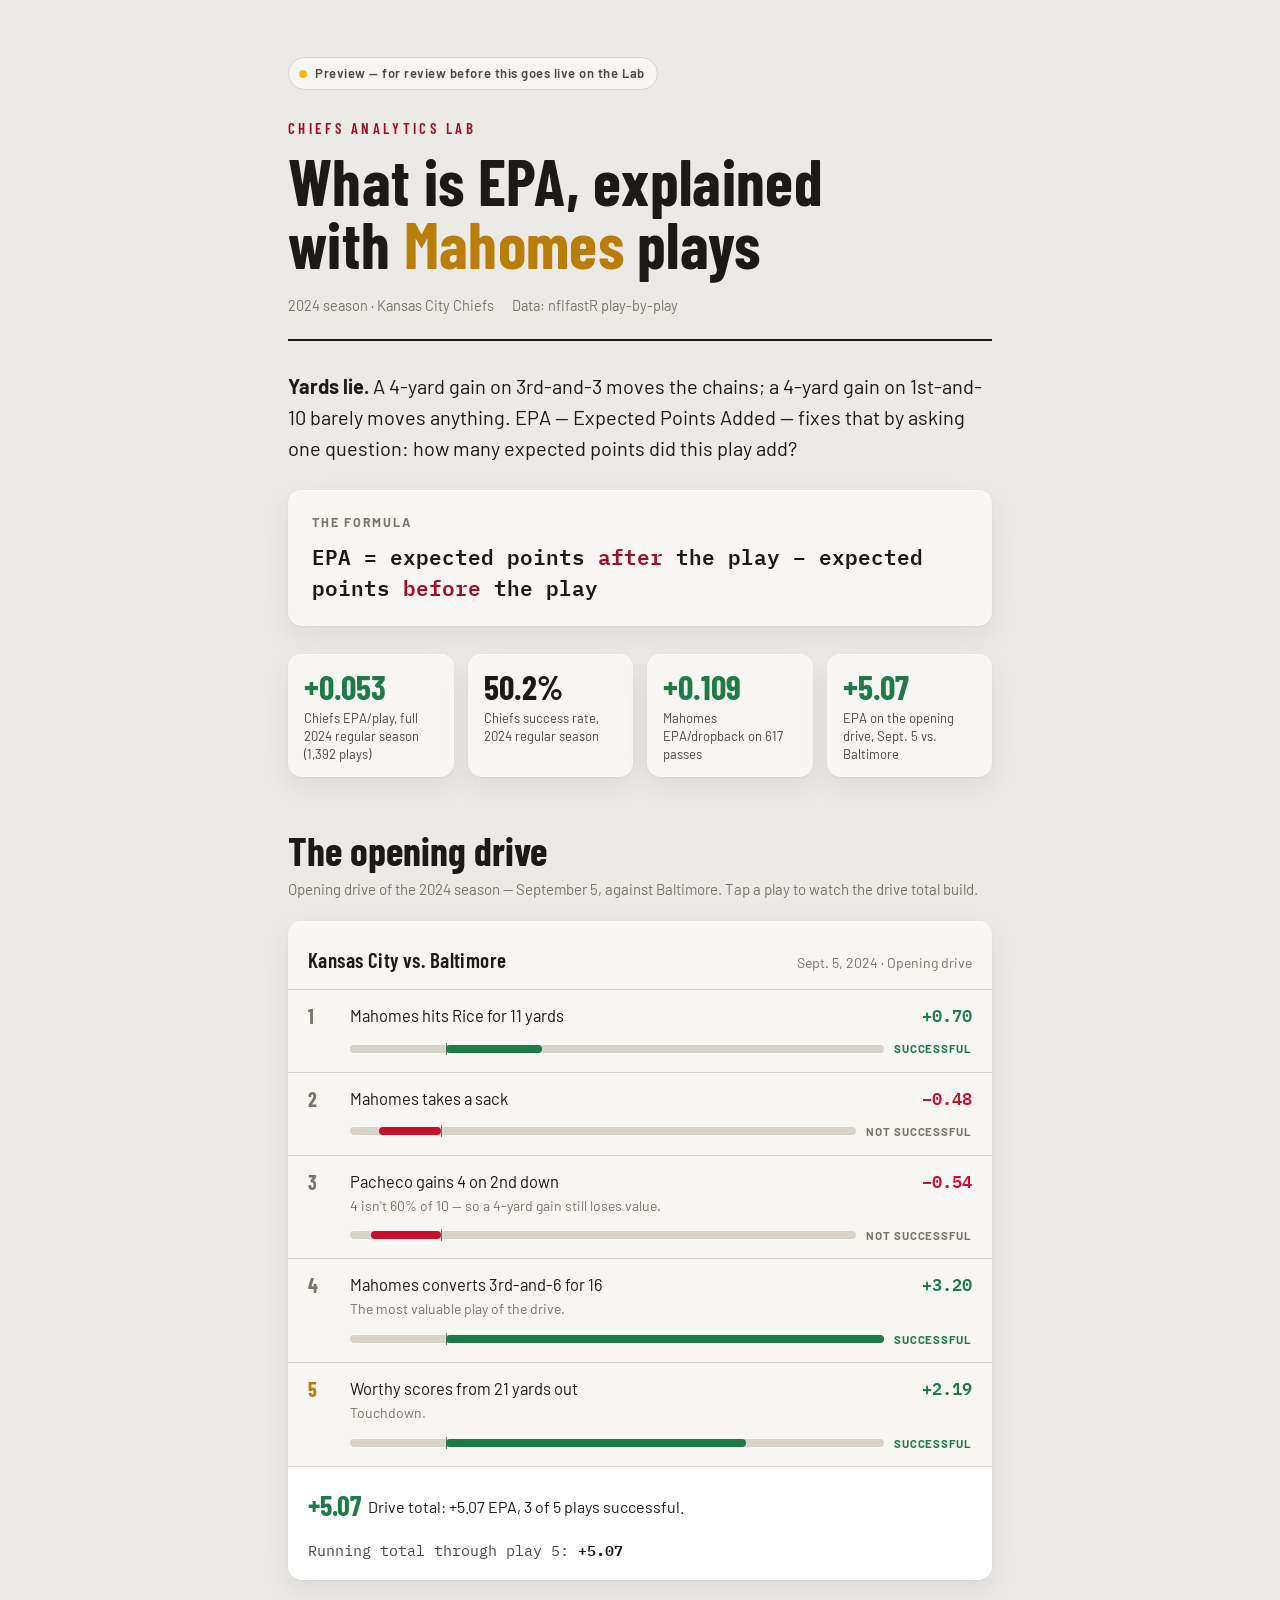
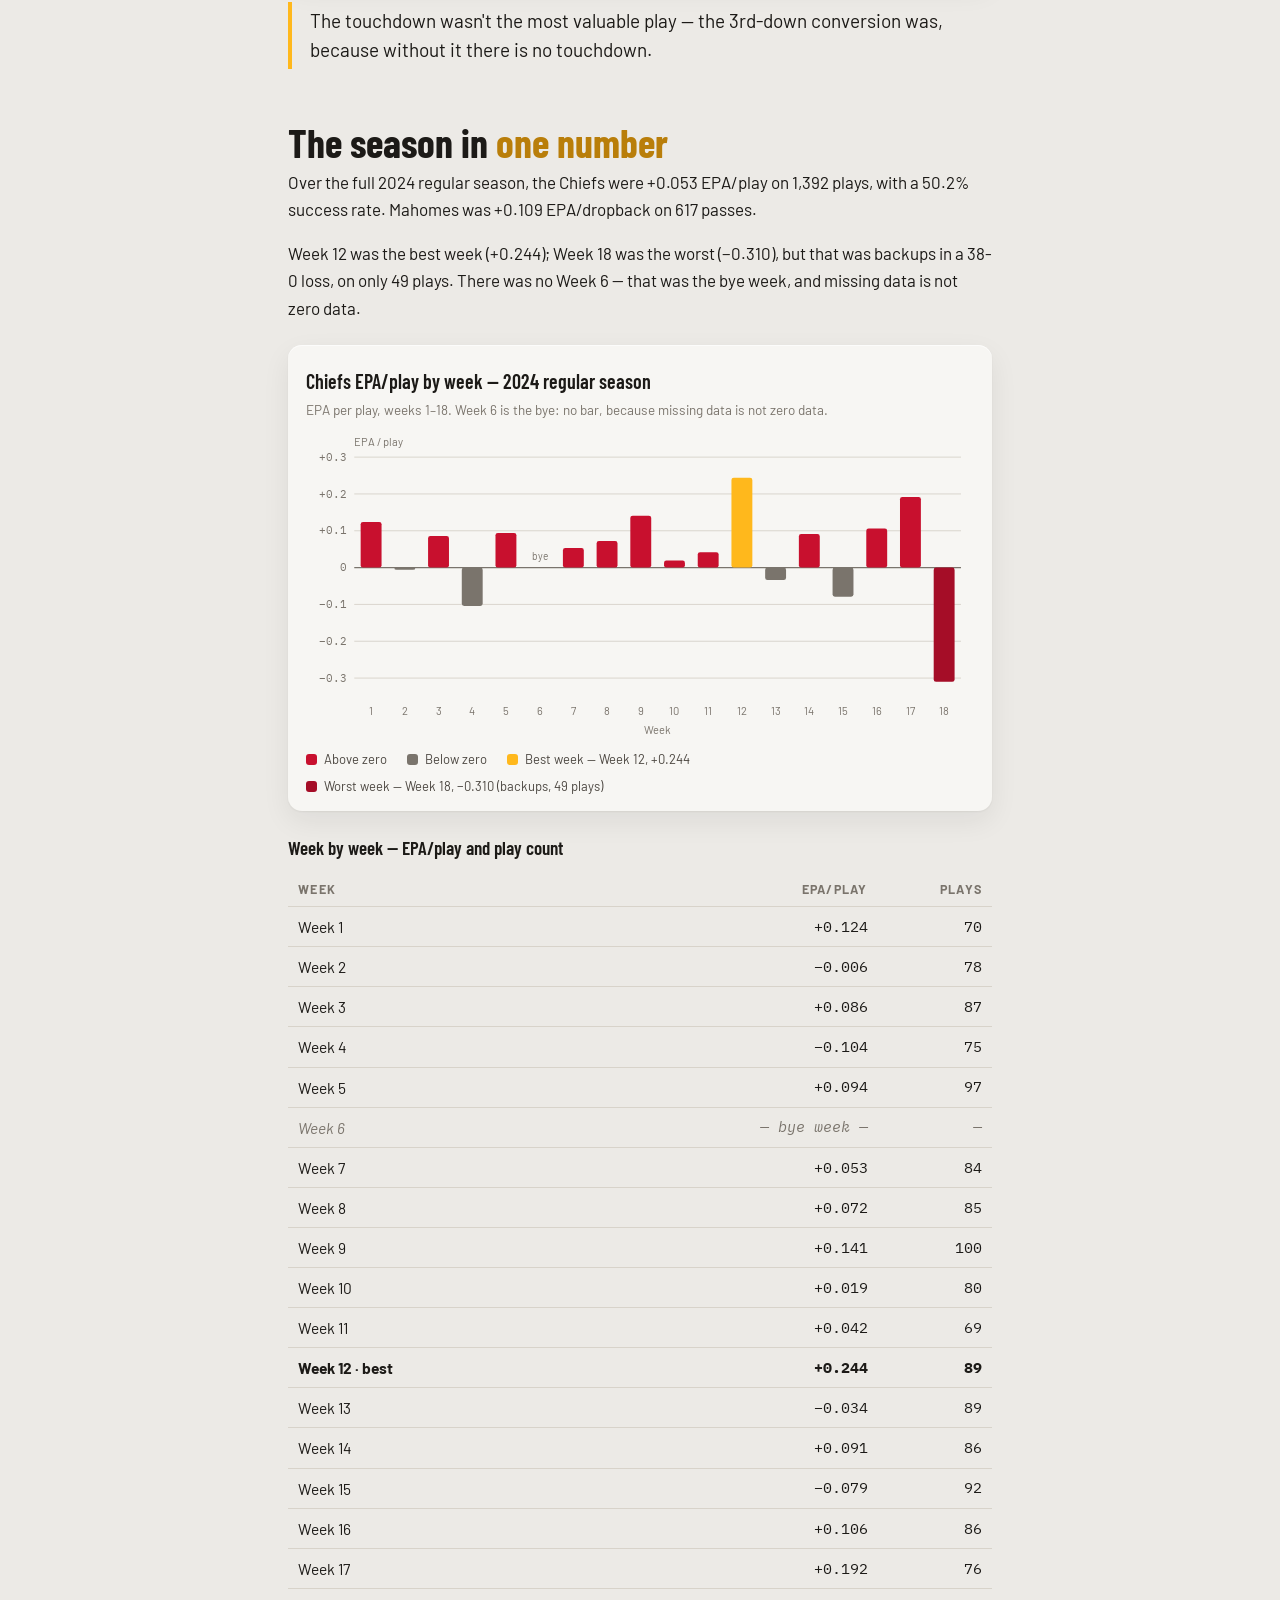
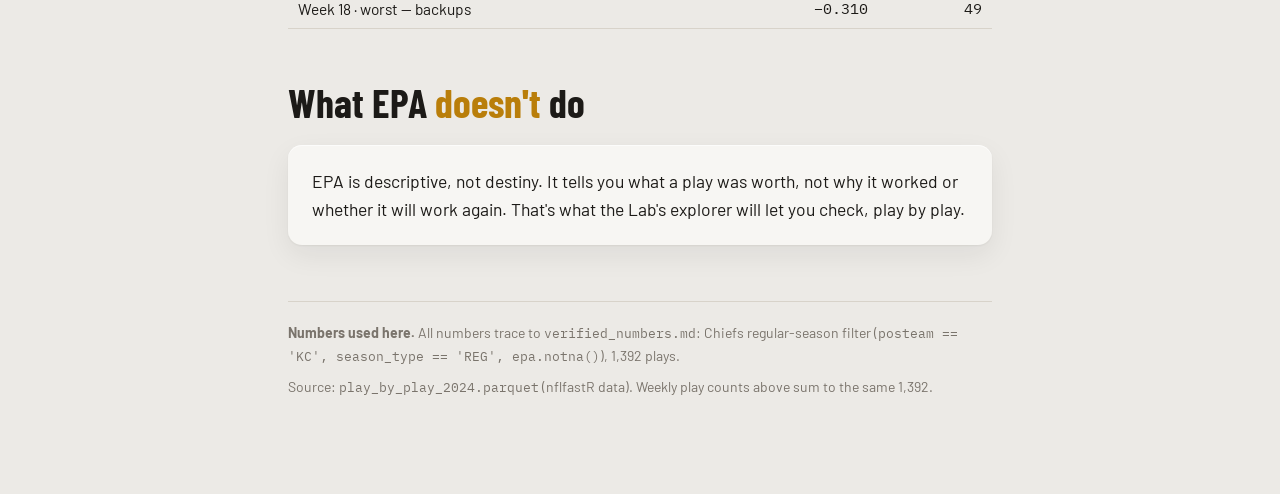
==== epa-post.html @ c89b535e "post: What is EPA, explained with Mahomes plays" ====
<!doctype html>
<html lang="en">
  <head>
    <meta charset="utf-8" />
    <meta name="viewport" content="width=device-width, initial-scale=1, viewport-fit=cover" />
    <meta name="color-scheme" content="light dark" />
    <link rel="icon" href="data:," />
    <title>What is EPA, Explained with Mahomes Plays</title>
    <link rel="preconnect" href="https://fonts.googleapis.com" />
    <link rel="preconnect" href="https://fonts.gstatic.com" crossorigin />
    <link
      href="https://fonts.googleapis.com/css2?family=Barlow+Condensed:wght@500;600;700&family=Barlow:ital,wght@0,400;0,500;0,600;0,700;1,400&family=IBM+Plex+Mono:wght@400;500;600&display=swap"
      rel="stylesheet"
    />
    <style>
      :root {
        color-scheme: light;
        --bg: #eceae6;
        --surface: #f7f6f3;
        --surface-2: #ffffff;
        --ink: #1c1a17;
        --ink-soft: #4c4741;
        --muted: #7a746c;
        --line: #d8d3ca;
        --red: #c8102e;
        --red-ink: #a50d27;
        --gold: #b97e0a;
        --gold-bright: #ffb81c;
        --pos: #1e7a46;
        --neg: #c8102e;
        --shadow-card: 0 1px 2px rgba(28, 26, 23, 0.06), 0 10px 28px rgba(28, 26, 23, 0.07);
        --shadow-inset: inset 0 1px 0 rgba(255, 255, 255, 0.7);
        --radius: 14px;
      }
      @media (prefers-color-scheme: dark) {
        :root {
          color-scheme: dark;
          --bg: #17171c;
          --surface: #1f1f26;
          --surface-2: #23232c;
          --ink: #f4f2ee;
          --ink-soft: #c9c5bd;
          --muted: #9a958c;
          --line: #33333d;
          --red: #ff4d6a;
          --red-ink: #ff8296;
          --gold: #ffb81c;
          --gold-bright: #ffb81c;
          --pos: #4cc38a;
          --neg: #ff6b81;
          --shadow-card: 8px 8px 18px #0c0c10, -6px -6px 16px #2e2e38;
          --shadow-inset: inset 0 1px 0 rgba(255, 255, 255, 0.04);
        }
      }

      * { box-sizing: border-box; }
      html { -webkit-text-size-adjust: 100%; }
      body {
        margin: 0;
        background: var(--bg);
        color: var(--ink);
        font-family: "Barlow", system-ui, -apple-system, "Segoe UI", sans-serif;
        font-size: 17px;
        line-height: 1.62;
      }
      .mono { font-family: "IBM Plex Mono", ui-monospace, SFMono-Regular, Menlo, monospace; }

      .page {
        max-width: 760px;
        margin: 0 auto;
        padding: 28px 20px 72px;
      }
      @media (min-width: 720px) {
        .page { padding: 44px 28px 88px; }
      }

      /* ---------- header ---------- */
      .preview-note {
        display: inline-flex;
        align-items: center;
        gap: 8px;
        font-size: 13px;
        font-weight: 600;
        letter-spacing: 0.04em;
        color: var(--ink-soft);
        border: 1px solid var(--line);
        border-radius: 999px;
        padding: 5px 12px 5px 10px;
        margin-bottom: 26px;
        background: var(--surface);
      }
      .preview-note .dot {
        width: 8px; height: 8px; border-radius: 50%;
        background: var(--gold-bright);
        flex: none;
      }
      .series-line {
        font-family: "Barlow Condensed", "Barlow", sans-serif;
        font-size: 15px;
        font-weight: 600;
        letter-spacing: 0.22em;
        text-transform: uppercase;
        color: var(--red-ink);
        margin: 0 0 10px;
      }
      h1 {
        font-family: "Barlow Condensed", "Barlow", sans-serif;
        font-weight: 700;
        font-size: clamp(42px, 9vw, 64px);
        line-height: 0.98;
        letter-spacing: 0.005em;
        margin: 0 0 18px;
        text-wrap: balance;
      }
      h1 .accent { color: var(--gold); }
      .byline {
        display: flex;
        flex-wrap: wrap;
        gap: 6px 18px;
        color: var(--muted);
        font-size: 14.5px;
        margin: 0 0 30px;
        padding-bottom: 22px;
        border-bottom: 2px solid var(--ink);
      }
      .lede {
        font-size: 20px;
        line-height: 1.55;
        color: var(--ink);
        margin: 0 0 8px;
      }
      .lede strong { font-weight: 700; }

      /* ---------- formula ---------- */
      .formula {
        margin: 26px 0 8px;
        background: var(--surface);
        border-radius: var(--radius);
        box-shadow: var(--shadow-card), var(--shadow-inset);
        padding: 22px 24px;
      }
      .formula .label {
        font-size: 12.5px;
        font-weight: 700;
        letter-spacing: 0.14em;
        text-transform: uppercase;
        color: var(--muted);
        margin: 0 0 8px;
      }
      .formula .eq {
        font-family: "IBM Plex Mono", ui-monospace, monospace;
        font-size: clamp(16.5px, 4.4vw, 21px);
        font-weight: 600;
        line-height: 1.5;
        margin: 0;
      }
      .formula .eq .hl { color: var(--red-ink); }

      /* ---------- stat strip ---------- */
      .stats {
        display: grid;
        grid-template-columns: repeat(2, 1fr);
        gap: 14px;
        margin: 28px 0 6px;
      }
      @media (min-width: 640px) {
        .stats { grid-template-columns: repeat(4, 1fr); }
      }
      .stat {
        background: var(--surface);
        border-radius: var(--radius);
        box-shadow: var(--shadow-card), var(--shadow-inset);
        padding: 16px 16px 14px;
      }
      .stat .value {
        font-family: "Barlow Condensed", "Barlow", sans-serif;
        font-size: 34px;
        font-weight: 700;
        line-height: 1;
        margin: 0 0 5px;
      }
      .stat .value.pos { color: var(--pos); }
      .stat .cap {
        font-size: 13px;
        line-height: 1.4;
        color: var(--ink-soft);
        margin: 0;
      }

      /* ---------- sections ---------- */
      section { margin-top: 52px; }
      h2 {
        font-family: "Barlow Condensed", "Barlow", sans-serif;
        font-size: clamp(30px, 6.4vw, 40px);
        font-weight: 700;
        line-height: 1.05;
        margin: 0 0 6px;
        color: var(--gold);
      }
      @media (prefers-color-scheme: light) {
        h2 { color: var(--ink); }
        h2 .accent { color: var(--gold); }
      }
      .section-sub {
        color: var(--muted);
        font-size: 15px;
        margin: 0 0 20px;
      }
      p.body { margin: 0 0 16px; color: var(--ink); }
      p.body:last-child { margin-bottom: 0; }

      /* ---------- drive ---------- */
      .drive-card {
        background: var(--surface);
        border-radius: var(--radius);
        box-shadow: var(--shadow-card), var(--shadow-inset);
        padding: 8px 0 0;
        overflow: hidden;
      }
      .drive-head {
        display: flex;
        flex-wrap: wrap;
        justify-content: space-between;
        align-items: baseline;
        gap: 4px 16px;
        padding: 14px 20px 12px;
        border-bottom: 1px solid var(--line);
      }
      .drive-head .matchup {
        font-family: "Barlow Condensed", "Barlow", sans-serif;
        font-size: 21px;
        font-weight: 600;
        letter-spacing: 0.02em;
      }
      .drive-head .when { color: var(--muted); font-size: 14px; }

      .play {
        display: grid;
        grid-template-columns: 30px 1fr auto;
        gap: 4px 12px;
        align-items: start;
        width: 100%;
        text-align: left;
        background: none;
        border: none;
        border-bottom: 1px solid var(--line);
        padding: 14px 20px;
        font: inherit;
        color: inherit;
        cursor: pointer;
      }
      .play:last-of-type { border-bottom: none; }
      .play:hover { background: var(--surface-2); }
      .play:focus-visible { outline: 2px solid var(--gold-bright); outline-offset: -2px; }
      .play .num {
        font-family: "Barlow Condensed", "Barlow", sans-serif;
        font-size: 20px;
        font-weight: 700;
        color: var(--muted);
        line-height: 1.25;
      }
      .play.active .num { color: var(--gold); }
      .play .desc { font-size: 16.5px; line-height: 1.45; }
      .play .desc .note { display: block; font-size: 14px; color: var(--muted); margin-top: 2px; }
      .play .epa {
        font-family: "IBM Plex Mono", ui-monospace, monospace;
        font-size: 17px;
        font-weight: 600;
        white-space: nowrap;
        line-height: 1.4;
      }
      .epa.pos { color: var(--pos); }
      .epa.neg { color: var(--neg); }
      .play .bar-row {
        grid-column: 2 / 4;
        display: flex;
        align-items: center;
        gap: 10px;
        margin-top: 6px;
      }
      .bar-track {
        position: relative;
        flex: 1;
        height: 8px;
        border-radius: 4px;
        background: var(--line);
        opacity: 1;
      }
      .bar-track .zero {
        position: absolute;
        left: 21.875%;
        top: -2px; bottom: -2px;
        width: 1px;
        background: var(--muted);
      }
      .bar-fill {
        position: absolute;
        top: 0; height: 100%;
        border-radius: 4px;
      }
      .bar-fill.pos { background: var(--pos); }
      .bar-fill.neg { background: var(--neg); }
      .play .tag {
        font-size: 11.5px;
        font-weight: 700;
        letter-spacing: 0.08em;
        text-transform: uppercase;
        white-space: nowrap;
      }
      .tag.ok { color: var(--pos); }
      .tag.no { color: var(--muted); }

      .drive-foot {
        display: flex;
        flex-wrap: wrap;
        gap: 10px 28px;
        align-items: center;
        justify-content: space-between;
        padding: 16px 20px 18px;
        background: var(--surface-2);
        border-top: 1px solid var(--line);
      }
      .drive-total { font-size: 16px; margin: 0; }
      .drive-total .big {
        font-family: "Barlow Condensed", "Barlow", sans-serif;
        font-size: 28px;
        font-weight: 700;
        color: var(--pos);
        vertical-align: -3px;
        margin-right: 4px;
      }
      .cumulative {
        font-family: "IBM Plex Mono", ui-monospace, monospace;
        font-size: 14.5px;
        color: var(--ink-soft);
        margin: 0;
      }
      .cumulative strong { color: var(--ink); font-weight: 600; }

      .insight {
        margin-top: 22px;
        border-left: 4px solid var(--gold-bright);
        padding: 4px 0 4px 18px;
        font-size: 19px;
        line-height: 1.55;
      }
      .insight p { margin: 0; }

      /* ---------- weekly chart ---------- */
      .chart-card {
        background: var(--surface);
        border-radius: var(--radius);
        box-shadow: var(--shadow-card), var(--shadow-inset);
        padding: 20px 18px 14px;
        margin-top: 22px;
      }
      .chart-title {
        font-family: "Barlow Condensed", "Barlow", sans-serif;
        font-size: 20px;
        font-weight: 600;
        margin: 0 0 2px;
      }
      .chart-sub { font-size: 13.5px; color: var(--muted); margin: 0 0 12px; }
      .chart-wrap svg { display: block; width: 100%; height: auto; }
      .chart-legend {
        display: flex;
        flex-wrap: wrap;
        gap: 6px 20px;
        font-size: 13px;
        color: var(--ink-soft);
        margin-top: 10px;
      }
      .chart-legend span { display: inline-flex; align-items: center; gap: 7px; }
      .swatch { width: 11px; height: 11px; border-radius: 3px; flex: none; }

      .week-table {
        width: 100%;
        border-collapse: collapse;
        margin-top: 22px;
        font-size: 15.5px;
      }
      .week-table caption {
        text-align: left;
        font-family: "Barlow Condensed", "Barlow", sans-serif;
        font-size: 19px;
        font-weight: 600;
        padding-bottom: 8px;
      }
      .week-table th, .week-table td {
        padding: 7px 10px;
        border-bottom: 1px solid var(--line);
        text-align: left;
      }
      .week-table th {
        font-size: 12.5px;
        letter-spacing: 0.1em;
        text-transform: uppercase;
        color: var(--muted);
        font-weight: 700;
      }
      .week-table td.num, .week-table th.num { text-align: right; font-variant-numeric: tabular-nums; }
      .week-table td.num { font-family: "IBM Plex Mono", ui-monospace, monospace; font-size: 14.5px; }
      .week-table tr.best td { font-weight: 700; }
      .week-table tr.bye td { color: var(--muted); font-style: italic; }

      /* ---------- limits / footer ---------- */
      .limits {
        background: var(--surface);
        border-radius: var(--radius);
        box-shadow: var(--shadow-card), var(--shadow-inset);
        padding: 22px 24px;
        margin-top: 22px;
      }
      .limits p { margin: 0; font-size: 17.5px; line-height: 1.6; }

      footer {
        margin-top: 56px;
        padding-top: 20px;
        border-top: 1px solid var(--line);
        color: var(--muted);
        font-size: 14px;
        line-height: 1.6;
      }
      footer p { margin: 0 0 8px; }
      footer .mono { font-size: 13px; word-break: break-word; }

      @media (prefers-reduced-motion: no-preference) {
        .bar-fill { transition: width 0.35s ease, left 0.35s ease; }
      }
    </style>
  </head>
  <body>
    <main class="page">
      <p class="preview-note"><span class="dot" aria-hidden="true"></span>Preview — for review before this goes live on the Lab</p>

      <p class="series-line">Chiefs Analytics Lab</p>
      <h1>What is EPA, explained with <span class="accent">Mahomes</span> plays</h1>
      <p class="byline">
        <span>2024 season · Kansas City Chiefs</span>
        <span>Data: nflfastR play-by-play</span>
      </p>

      <p class="lede">
        <strong>Yards lie.</strong> A 4-yard gain on 3rd-and-3 moves the chains; a 4-yard gain on
        1st-and-10 barely moves anything. EPA — Expected Points Added — fixes that by asking one
        question: how many expected points did this play add?
      </p>

      <div class="formula" role="note" aria-label="EPA formula">
        <p class="label">The formula</p>
        <p class="eq">EPA = expected points <span class="hl">after</span> the play − expected points <span class="hl">before</span> the play</p>
      </div>

      <div class="stats" aria-label="Key numbers from the post">
        <div class="stat">
          <p class="value pos">+0.053</p>
          <p class="cap">Chiefs EPA/play, full 2024 regular season (1,392 plays)</p>
        </div>
        <div class="stat">
          <p class="value">50.2%</p>
          <p class="cap">Chiefs success rate, 2024 regular season</p>
        </div>
        <div class="stat">
          <p class="value pos">+0.109</p>
          <p class="cap">Mahomes EPA/dropback on 617 passes</p>
        </div>
        <div class="stat">
          <p class="value pos">+5.07</p>
          <p class="cap">EPA on the opening drive, Sept. 5 vs. Baltimore</p>
        </div>
      </div>

      <section aria-labelledby="drive-h">
        <h2 id="drive-h">The opening drive</h2>
        <p class="section-sub">Opening drive of the 2024 season — September 5, against Baltimore. Tap a play to watch the drive total build.</p>

        <div class="drive-card">
          <div class="drive-head">
            <span class="matchup">Kansas City vs. Baltimore</span>
            <span class="when">Sept. 5, 2024 · Opening drive</span>
          </div>
          <div id="play-list"></div>
          <div class="drive-foot">
            <p class="drive-total"><span class="big">+5.07</span> Drive total: +5.07 EPA, 3 of 5 plays successful.</p>
            <p class="cumulative" id="cumulative" aria-live="polite">Running total through play 5: <strong>+5.07</strong></p>
          </div>
        </div>

        <div class="insight">
          <p>The touchdown wasn't the most valuable play — the 3rd-down conversion was, because without it there is no touchdown.</p>
        </div>
      </section>

      <section aria-labelledby="season-h">
        <h2 id="season-h">The season in <span class="accent">one number</span></h2>
        <p class="body">
          Over the full 2024 regular season, the Chiefs were +0.053 EPA/play on 1,392 plays, with a
          50.2% success rate. Mahomes was +0.109 EPA/dropback on 617 passes.
        </p>
        <p class="body">
          Week 12 was the best week (+0.244); Week 18 was the worst (−0.310), but that was backups
          in a 38-0 loss, on only 49 plays. There was no Week 6 — that was the bye week, and
          missing data is not zero data.
        </p>

        <div class="chart-card">
          <p class="chart-title">Chiefs EPA/play by week — 2024 regular season</p>
          <p class="chart-sub">EPA per play, weeks 1–18. Week 6 is the bye: no bar, because missing data is not zero data.</p>
          <div class="chart-wrap" id="chart-wrap"></div>
          <div class="chart-legend">
            <span><span class="swatch" style="background: var(--red)"></span>Above zero</span>
            <span><span class="swatch" style="background: var(--muted)"></span>Below zero</span>
            <span><span class="swatch" style="background: var(--gold-bright)"></span>Best week — Week 12, +0.244</span>
            <span><span class="swatch" style="background: var(--red-ink)"></span>Worst week — Week 18, −0.310 (backups, 49 plays)</span>
          </div>
        </div>

        <table class="week-table" id="week-table">
          <caption>Week by week — EPA/play and play count</caption>
          <thead>
            <tr><th scope="col">Week</th><th scope="col" class="num">EPA/play</th><th scope="col" class="num">Plays</th></tr>
          </thead>
          <tbody></tbody>
        </table>
      </section>

      <section aria-labelledby="limits-h">
        <h2 id="limits-h">What EPA <span class="accent">doesn't</span> do</h2>
        <div class="limits">
          <p>
            EPA is descriptive, not destiny. It tells you what a play was worth, not why it worked
            or whether it will work again. That's what the Lab's explorer will let you check, play
            by play.
          </p>
        </div>
      </section>

      <footer>
        <p><strong>Numbers used here.</strong> All numbers trace to <span class="mono">verified_numbers.md</span>: Chiefs regular-season filter (<span class="mono">posteam == 'KC', season_type == 'REG', epa.notna()</span>), 1,392 plays.</p>
        <p>Source: <span class="mono">play_by_play_2024.parquet</span> (nflfastR data). Weekly play counts above sum to the same 1,392.</p>
      </footer>
    </main>

    <script>
      // Single source for the opening drive — exactly the five plays and EPA
      // values from the draft. The draft's prose paragraph is rendered here
      // as one row per play; no play or number is added.
      var DRIVE = [
        { n: 1, desc: "Mahomes hits Rice for 11 yards", note: "", epa: 0.70 },
        { n: 2, desc: "Mahomes takes a sack", note: "", epa: -0.48 },
        { n: 3, desc: "Pacheco gains 4 on 2nd down", note: "4 isn't 60% of 10 — so a 4-yard gain still loses value.", epa: -0.54 },
        { n: 4, desc: "Mahomes converts 3rd-and-6 for 16", note: "The most valuable play of the drive.", epa: 3.20 },
        { n: 5, desc: "Worthy scores from 21 yards out", note: "Touchdown.", epa: 2.19 }
      ];

      // Single source for the weekly chart and table — verified_numbers.md.
      // Week 6 is null on purpose: bye week, rendered as a gap, never zero.
      var WEEKLY = [
        { week: 1, epa: 0.124, plays: 70 },
        { week: 2, epa: -0.006, plays: 78 },
        { week: 3, epa: 0.086, plays: 87 },
        { week: 4, epa: -0.104, plays: 75 },
        { week: 5, epa: 0.094, plays: 97 },
        { week: 6, epa: null, plays: null },
        { week: 7, epa: 0.053, plays: 84 },
        { week: 8, epa: 0.072, plays: 85 },
        { week: 9, epa: 0.141, plays: 100 },
        { week: 10, epa: 0.019, plays: 80 },
        { week: 11, epa: 0.042, plays: 69 },
        { week: 12, epa: 0.244, plays: 89 },
        { week: 13, epa: -0.034, plays: 89 },
        { week: 14, epa: 0.091, plays: 86 },
        { week: 15, epa: -0.079, plays: 92 },
        { week: 16, epa: 0.106, plays: 86 },
        { week: 17, epa: 0.192, plays: 76 },
        { week: 18, epa: -0.310, plays: 49 }
      ];

      function fmt(v, digits) {
        var s = Math.abs(v).toFixed(digits);
        return (v < 0 ? "−" : "+") + s;
      }
      function fmt2(v) { return fmt(v, 2); }
      function fmt3(v) { return fmt(v, 3); }

      /* ---------- opening drive ---------- */
      // Bar scale: EPA range −0.70 … +3.20 mapped across the track, so the
      // zero line sits at 0.70 / 3.90 = 17.9%… recomputed below in render.
      var EPA_MIN = -0.7, EPA_MAX = 3.2;
      function pct(v) { return ((v - EPA_MIN) / (EPA_MAX - EPA_MIN)) * 100; }

      var list = document.getElementById("play-list");
      var cumulativeEl = document.getElementById("cumulative");
      var playButtons = [];

      function renderDrive(activeIdx) {
        list.innerHTML = "";
        playButtons = [];
        var running = 0;
        DRIVE.forEach(function (play, i) {
          running += play.epa;
          var btn = document.createElement("button");
          btn.type = "button";
          btn.className = "play" + (i === activeIdx ? " active" : "");
          btn.setAttribute("aria-pressed", i === activeIdx ? "true" : "false");

          var zero = pct(0), val = pct(play.epa);
          var left = Math.min(zero, val), width = Math.abs(val - zero);
          var success = play.epa > 0;

          btn.innerHTML =
            '<span class="num">' + play.n + "</span>" +
            '<span class="desc">' + play.desc +
              (play.note ? '<span class="note">' + play.note + "</span>" : "") +
            "</span>" +
            '<span class="epa ' + (success ? "pos" : "neg") + '">' + fmt2(play.epa) + "</span>" +
            '<span class="bar-row" aria-hidden="true">' +
              '<span class="bar-track">' +
                '<span class="zero"></span>' +
                '<span class="bar-fill ' + (success ? "pos" : "neg") + '" style="left:' + left + "%;width:" + width + '%"></span>' +
              "</span>" +
              '<span class="tag ' + (success ? "ok" : "no") + '">' + (success ? "Successful" : "Not successful") + "</span>" +
            "</span>";

          (function (idx, total) {
            btn.addEventListener("click", function () {
              renderDrive(idx);
              cumulativeEl.innerHTML =
                "Running total through play " + DRIVE[idx].n + ": <strong>" + fmt2(total) + "</strong>";
            });
          })(i, running);

          list.appendChild(btn);
          playButtons.push(btn);
        });
      }

      // Fix the zero-line position to the computed scale.
      var style = document.createElement("style");
      style.textContent = ".bar-track .zero{left:" + pct(0) + "%}";
      document.head.appendChild(style);

      renderDrive(DRIVE.length - 1);

      /* ---------- weekly chart (hand-authored SVG, drawn from WEEKLY) ---------- */
      (function buildChart() {
        var W = 720, H = 330;
        var left = 52, right = 14, top = 26, bottom = 46;
        var plotW = W - left - right, plotH = H - top - bottom;
        var DMIN = -0.35, DMAX = 0.3;
        function y(v) { return top + ((DMAX - v) / (DMAX - DMIN)) * plotH; }
        var y0 = y(0);
        var slots = WEEKLY.length;
        var slotW = plotW / slots;
        var barW = Math.min(24, slotW * 0.62);

        var css = getComputedStyle(document.documentElement);
        function token(name, fallback) {
          var v = css.getPropertyValue(name).trim();
          return v || fallback;
        }
        var cRed = token("--red", "#c8102e");
        var cMuted = token("--muted", "#8a857e");
        var cGold = token("--gold-bright", "#ffb81c");
        var cWorst = token("--red-ink", "#a50d27");
        var cLine = token("--line", "#d8d3ca");
        var cLabel = token("--muted", "#8a857e");

        var s = "";
        s += '<svg viewBox="0 0 ' + W + " " + H + '" role="img" aria-label="Bar chart of Chiefs EPA per play by week, 2024 regular season. Best week 12 at +0.244, worst week 18 at −0.310, no bar for the week 6 bye.">';
        s += "<title>Chiefs EPA/play by week, 2024</title>";

        // Gridlines + y-axis ticks
        [-0.3, -0.2, -0.1, 0, 0.1, 0.2, 0.3].forEach(function (t) {
          var yy = y(t);
          s += '<line x1="' + left + '" x2="' + (W - right) + '" y1="' + yy + '" y2="' + yy +
               '" stroke="' + (t === 0 ? cLabel : cLine) + '" stroke-width="' + (t === 0 ? 1.4 : 1) + '"/>';
          s += '<text x="' + (left - 8) + '" y="' + (yy + 4) + '" text-anchor="end" font-size="12" fill="' + cLabel +
               '" font-family="IBM Plex Mono, monospace">' + (t === 0 ? "0" : fmt(t, 1)) + "</text>";
        });
        s += '<text x="' + left + '" y="14" font-size="12" fill="' + cLabel + '">EPA / play</text>';

        WEEKLY.forEach(function (d, i) {
          var cx = left + slotW * i + slotW / 2;
          if (d.epa === null) {
            s += '<text x="' + cx + '" y="' + (y0 - 8) + '" text-anchor="middle" font-size="11" fill="' + cLabel + '">bye</text>';
          } else {
            var yy = y(d.epa);
            var color = d.week === 12 ? cGold : d.week === 18 ? cWorst : d.epa >= 0 ? cRed : cMuted;
            var yTop = Math.min(yy, y0), height = Math.abs(yy - y0);
            s += '<rect x="' + (cx - barW / 2) + '" y="' + yTop + '" width="' + barW + '" height="' + height +
                 '" rx="2.5" fill="' + color + '"><title>Week ' + d.week + ": " + fmt3(d.epa) + " EPA/play, " + d.plays + " plays</title></rect>";
          }
          s += '<text x="' + cx + '" y="' + (H - bottom + 20) + '" text-anchor="middle" font-size="12" fill="' + cLabel + '">' + d.week + "</text>";
        });
        s += '<text x="' + (left + plotW / 2) + '" y="' + (H - 6) + '" text-anchor="middle" font-size="12" fill="' + cLabel + '">Week</text>';
        s += "</svg>";
        document.getElementById("chart-wrap").innerHTML = s;
      })();

      /* ---------- weekly table (same WEEKLY source) ---------- */
      (function buildTable() {
        var tbody = document.querySelector("#week-table tbody");
        WEEKLY.forEach(function (d) {
          var tr = document.createElement("tr");
          if (d.epa === null) {
            tr.className = "bye";
            tr.innerHTML = "<td>Week " + d.week + "</td><td class='num'>— bye week —</td><td class='num'>—</td>";
          } else {
            if (d.week === 12) tr.className = "best";
            tr.innerHTML =
              "<td>Week " + d.week + (d.week === 12 ? " · best" : d.week === 18 ? " · worst — backups" : "") + "</td>" +
              "<td class='num'>" + fmt3(d.epa) + "</td>" +
              "<td class='num'>" + d.plays + "</td>";
          }
          tbody.appendChild(tr);
        });
      })();
    </script>
  </body>
</html>
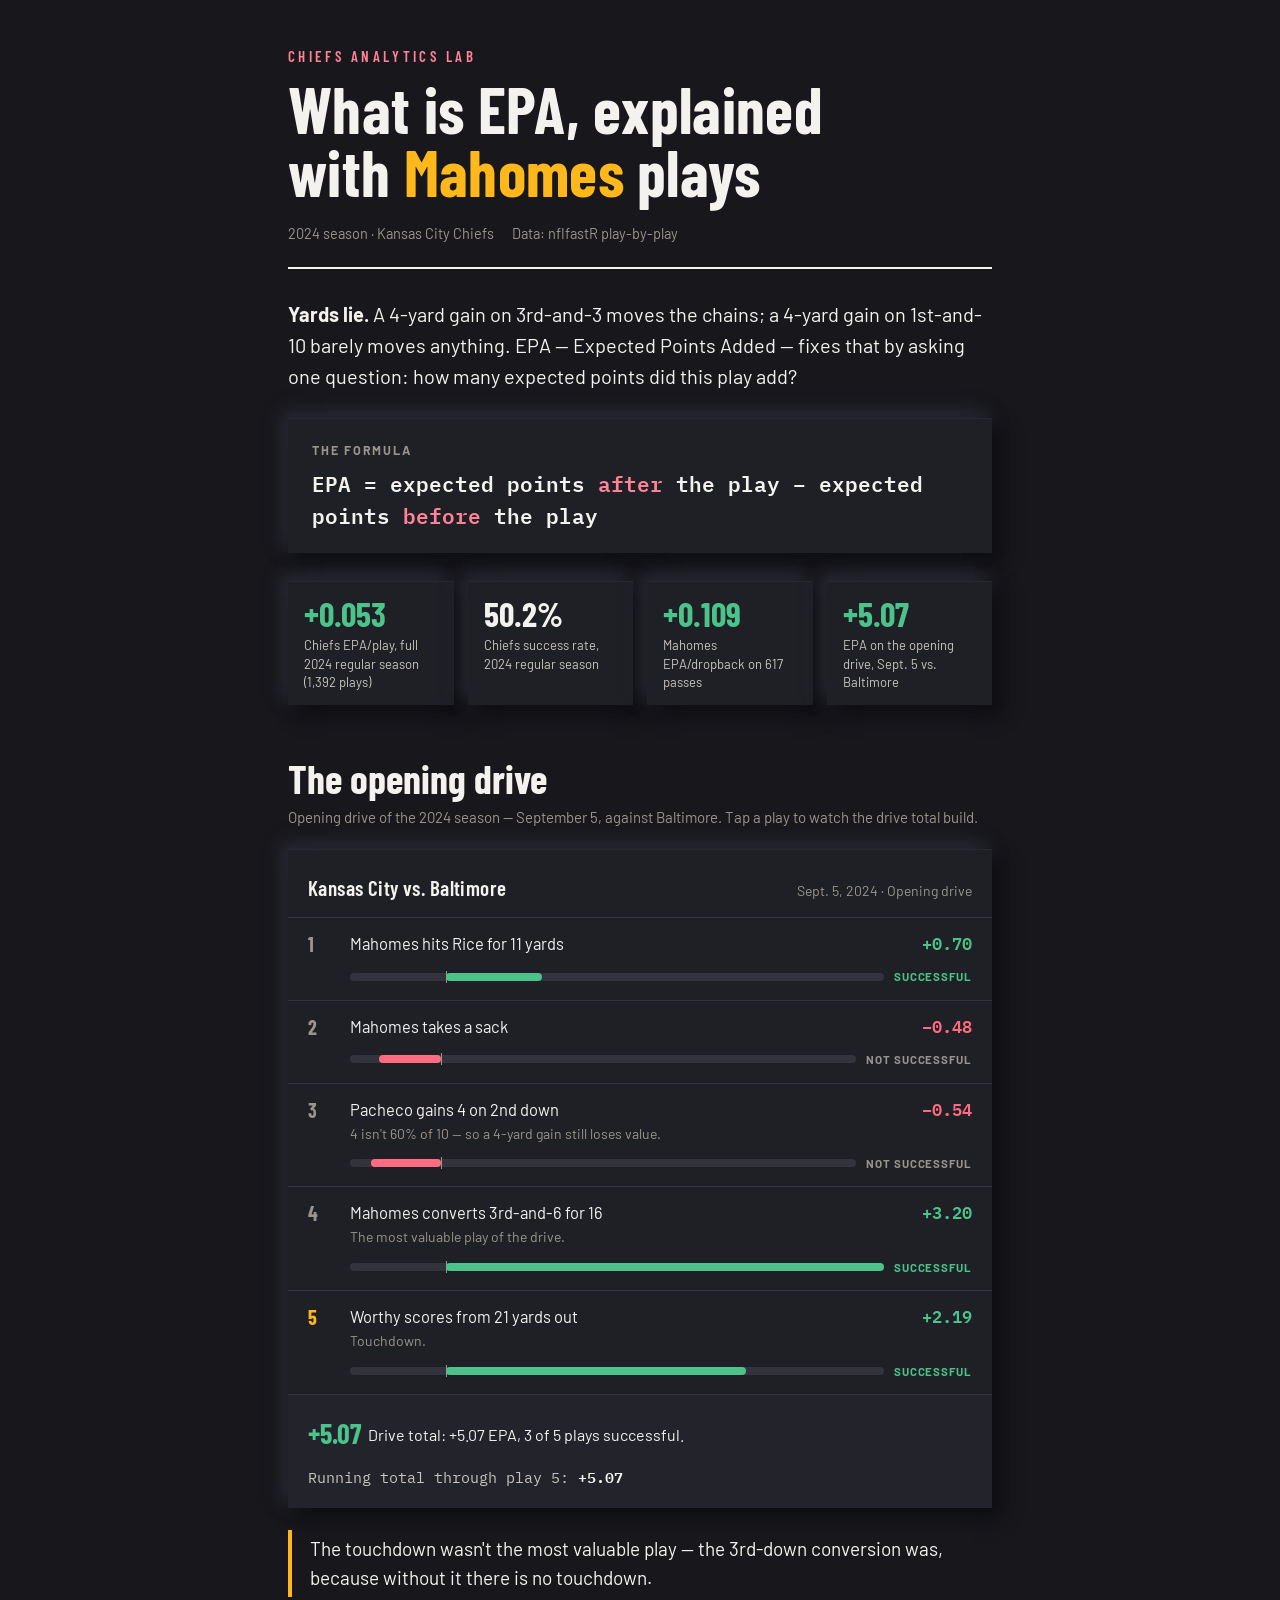
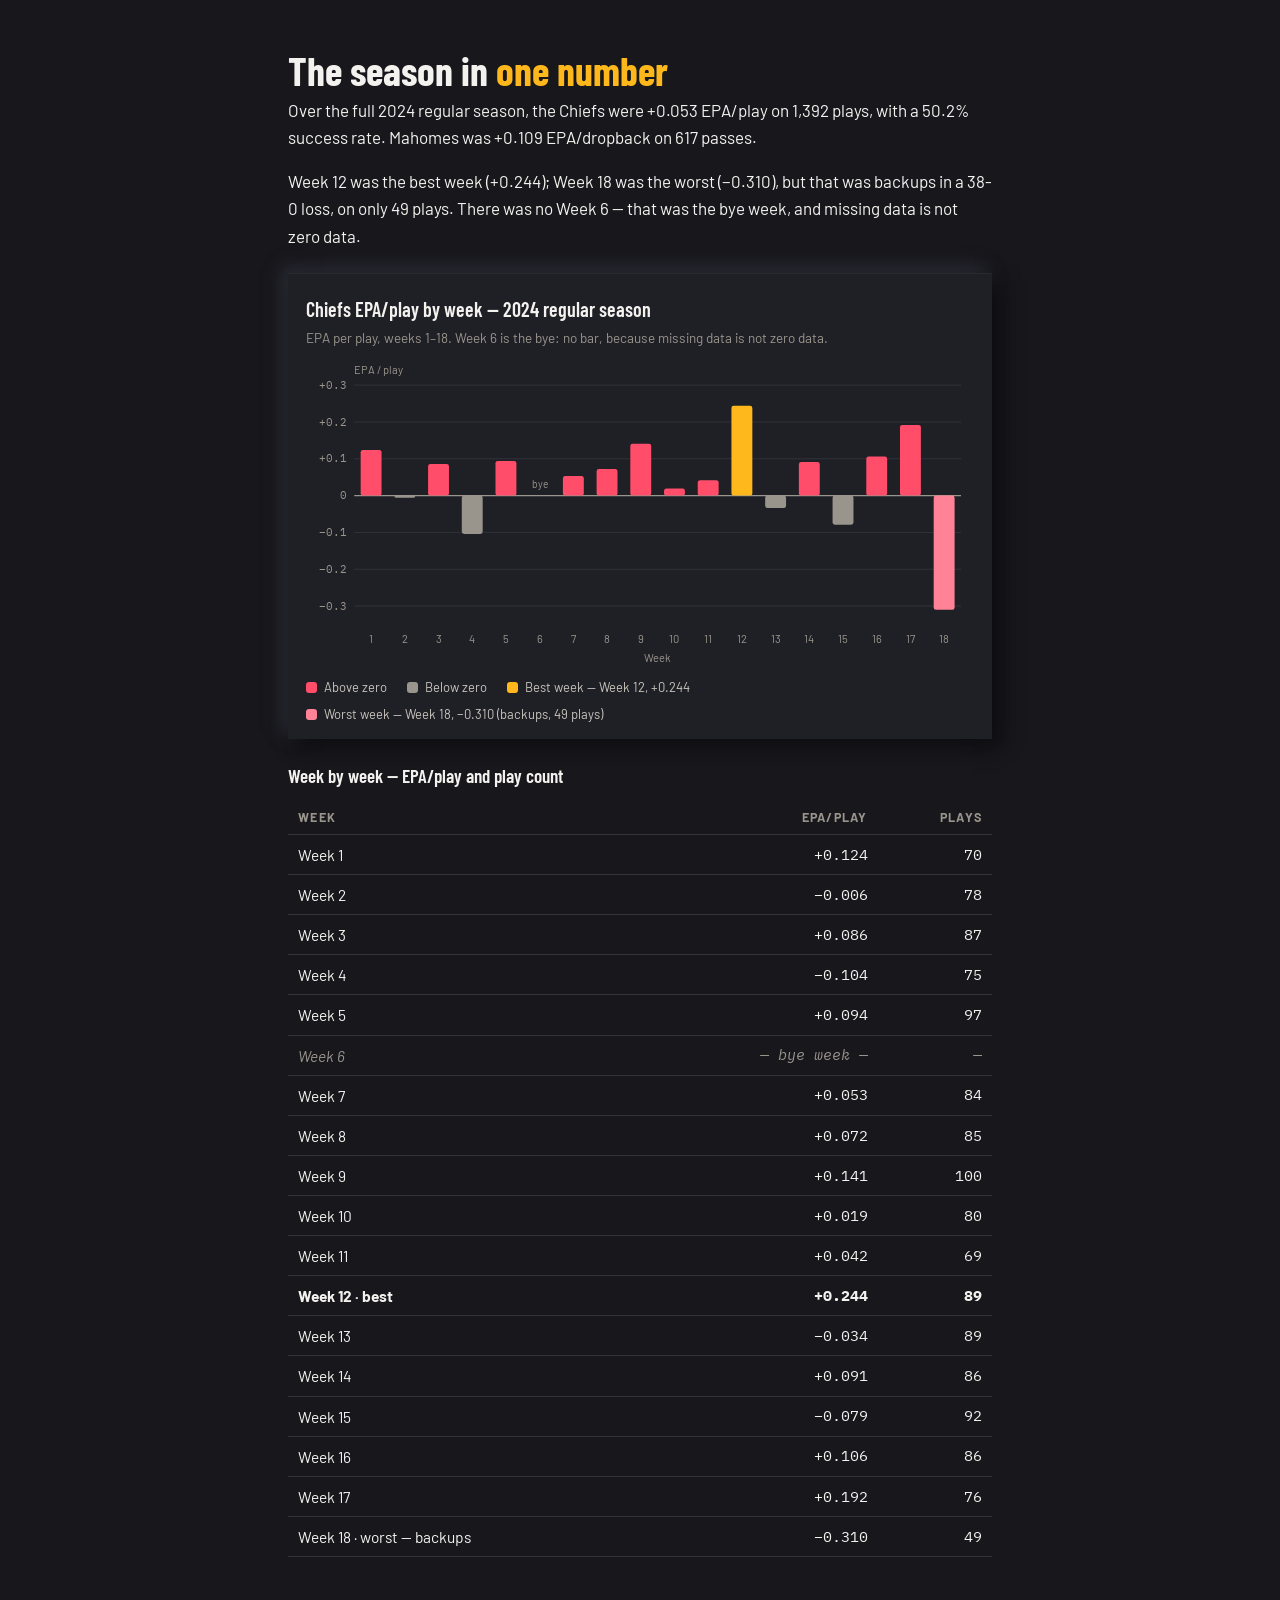
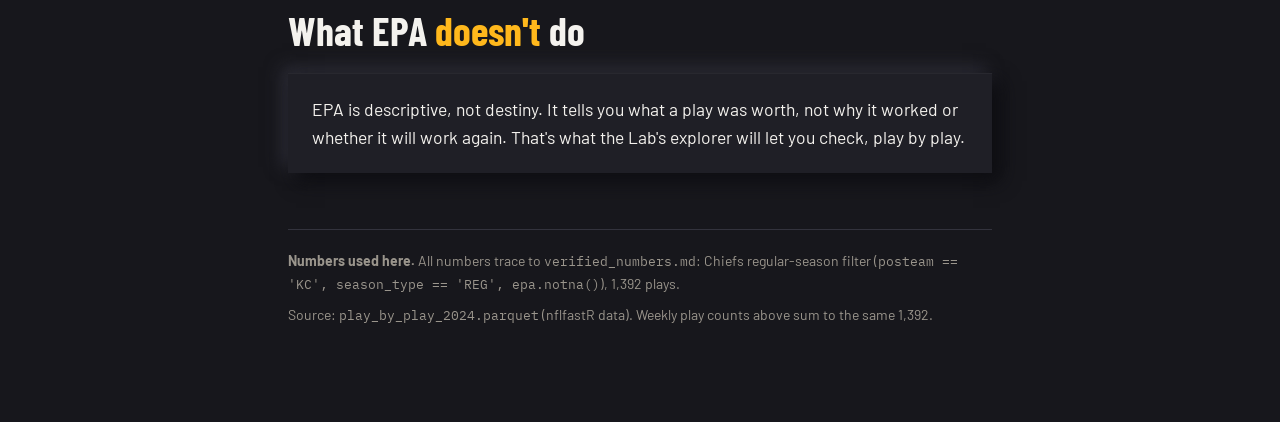
==== commit 9cc956e0: "feature: add first break down" ====
--- a/epa-post.html
+++ b/epa-post.html
@@ -13,26 +13,7 @@
       rel="stylesheet"
     />
     <style>
-      :root {
-        color-scheme: light;
-        --bg: #eceae6;
-        --surface: #f7f6f3;
-        --surface-2: #ffffff;
-        --ink: #1c1a17;
-        --ink-soft: #4c4741;
-        --muted: #7a746c;
-        --line: #d8d3ca;
-        --red: #c8102e;
-        --red-ink: #a50d27;
-        --gold: #b97e0a;
-        --gold-bright: #ffb81c;
-        --pos: #1e7a46;
-        --neg: #c8102e;
-        --shadow-card: 0 1px 2px rgba(28, 26, 23, 0.06), 0 10px 28px rgba(28, 26, 23, 0.07);
-        --shadow-inset: inset 0 1px 0 rgba(255, 255, 255, 0.7);
-        --radius: 14px;
-      }
-      @media (prefers-color-scheme: dark) {
+  
         :root {
           color-scheme: dark;
           --bg: #17171c;
@@ -51,7 +32,6 @@
           --shadow-card: 8px 8px 18px #0c0c10, -6px -6px 16px #2e2e38;
           --shadow-inset: inset 0 1px 0 rgba(255, 255, 255, 0.04);
         }
-      }
 
       * { box-sizing: border-box; }
       html { -webkit-text-size-adjust: 100%; }
@@ -431,8 +411,6 @@
   </head>
   <body>
     <main class="page">
-      <p class="preview-note"><span class="dot" aria-hidden="true"></span>Preview — for review before this goes live on the Lab</p>
-
       <p class="series-line">Chiefs Analytics Lab</p>
       <h1>What is EPA, explained with <span class="accent">Mahomes</span> plays</h1>
       <p class="byline">
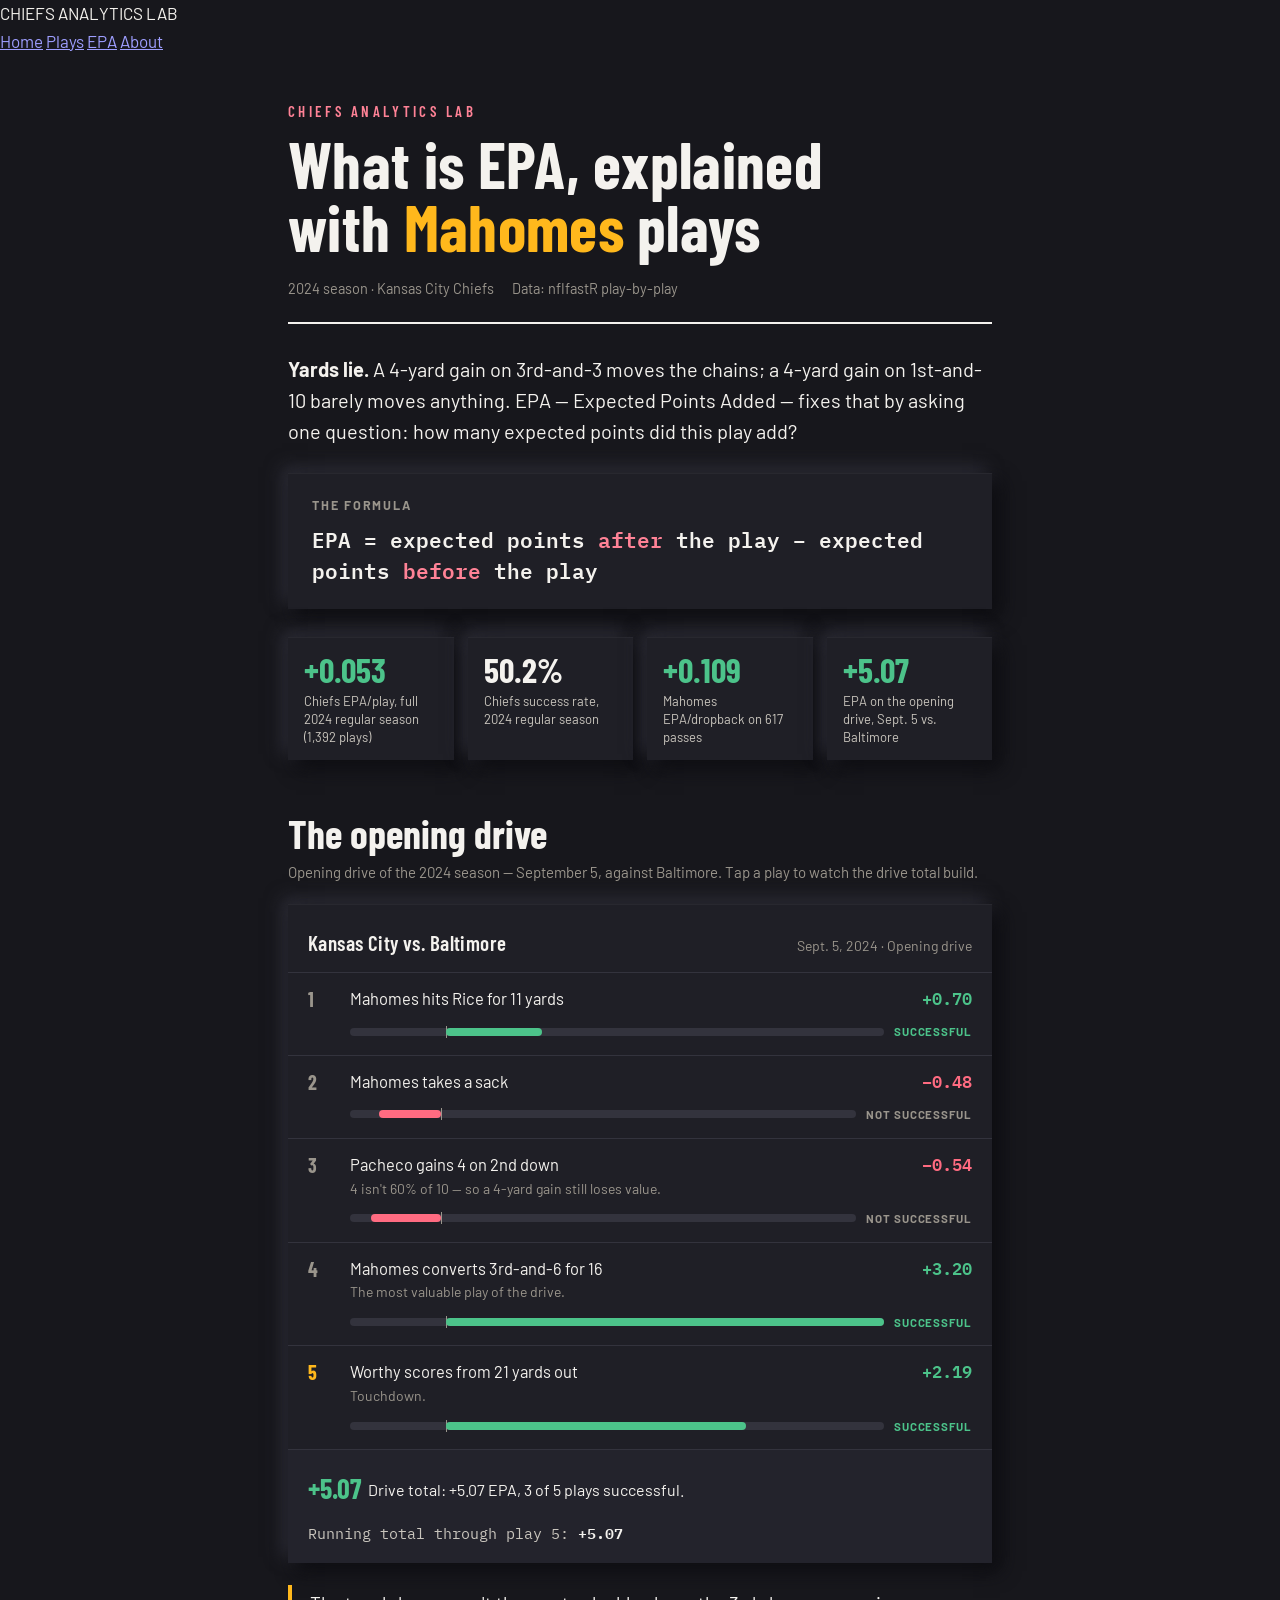
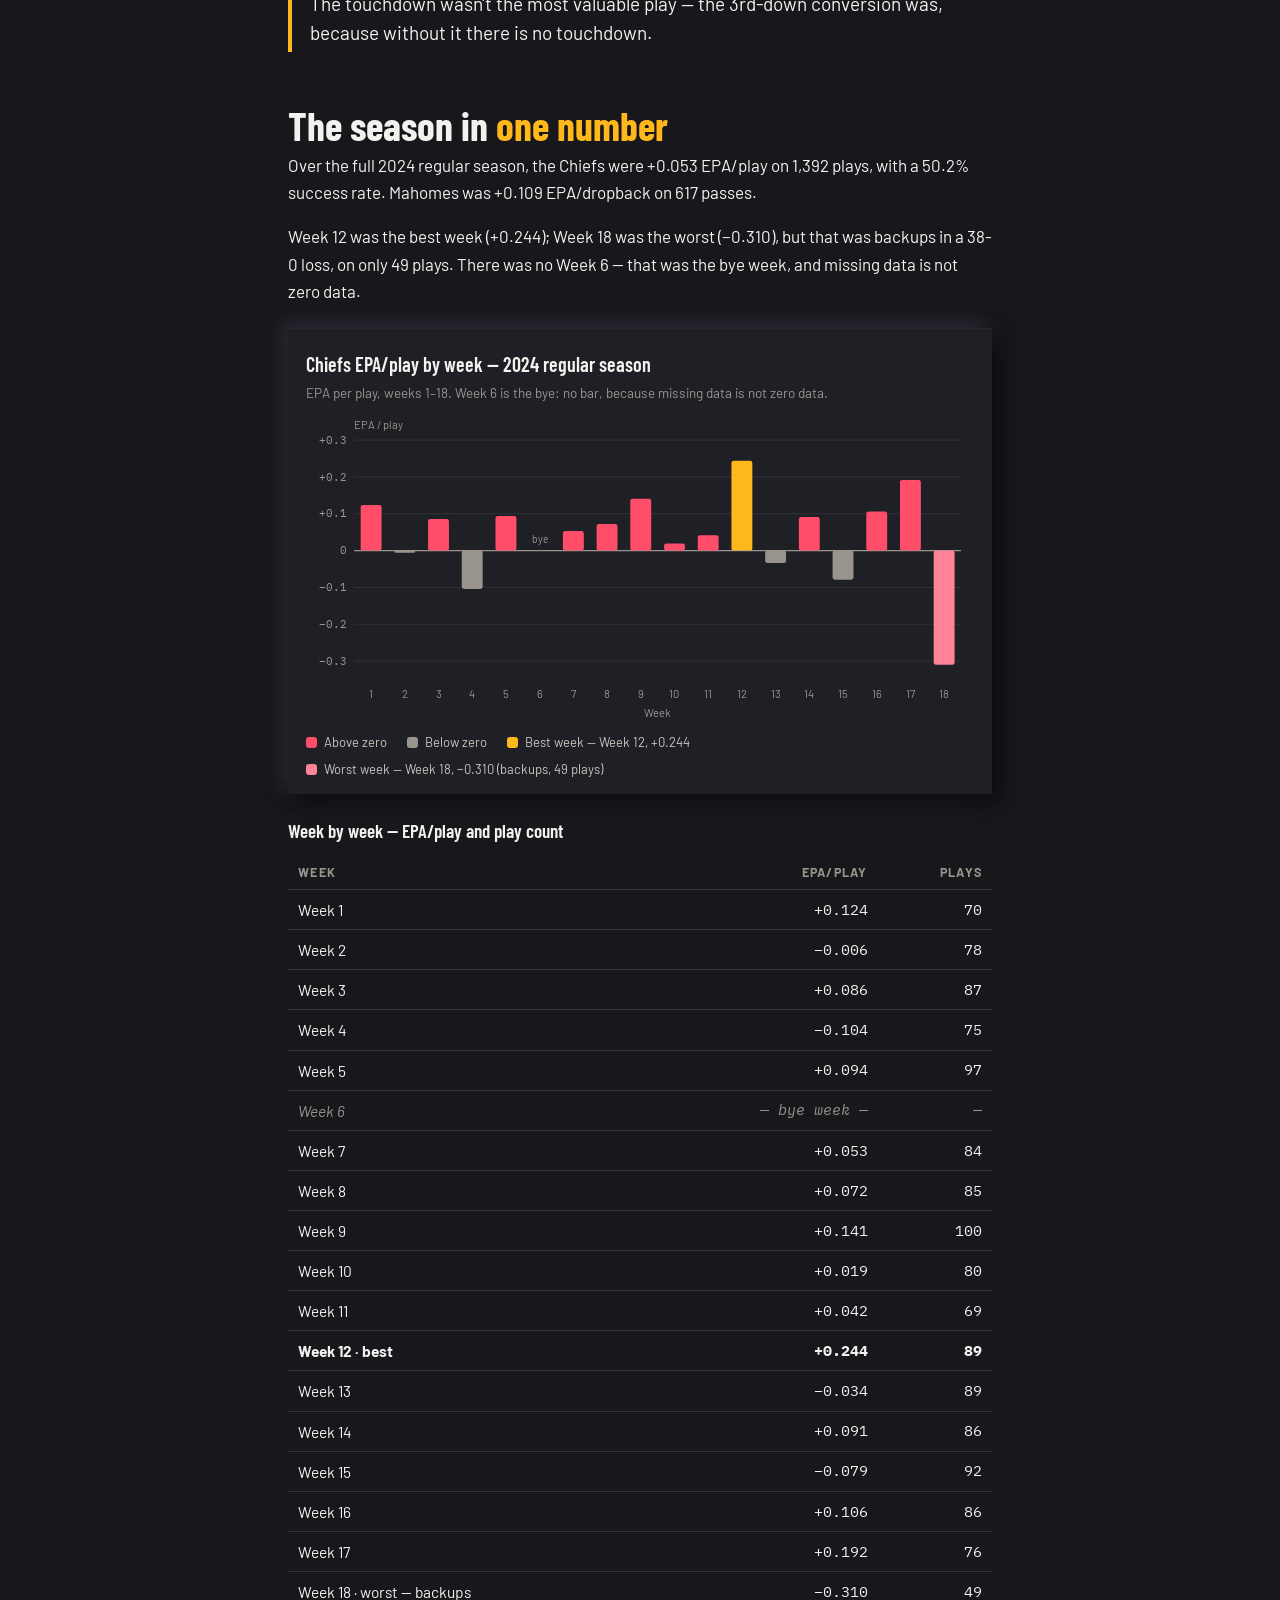
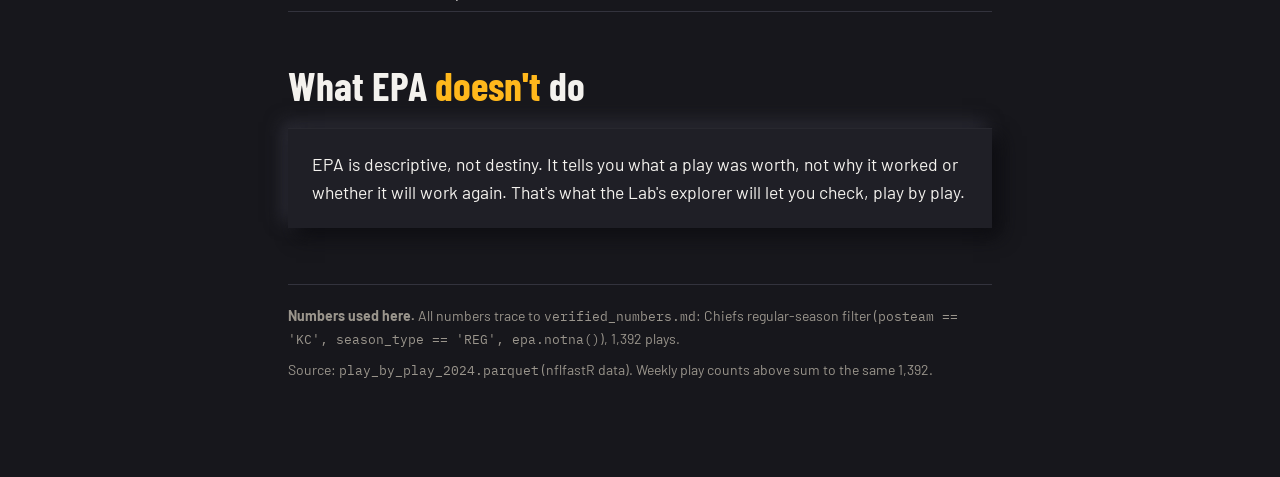
==== commit 94544af0: "chore: add nav to epa-post" ====
--- a/epa-post.html
+++ b/epa-post.html
@@ -410,6 +410,15 @@
     </style>
   </head>
   <body>
+     <nav>
+      <div class="brand">CHIEFS <span>ANALYTICS LAB</span></div>
+      <div class="links">
+        <a href="index.html">Home</a>
+        <a href="explorer.html">Plays</a>
+        <a href="explorer.html">EPA</a>
+        <a href="#">About</a>
+      </div>
+    </nav>
     <main class="page">
       <p class="series-line">Chiefs Analytics Lab</p>
       <h1>What is EPA, explained with <span class="accent">Mahomes</span> plays</h1>
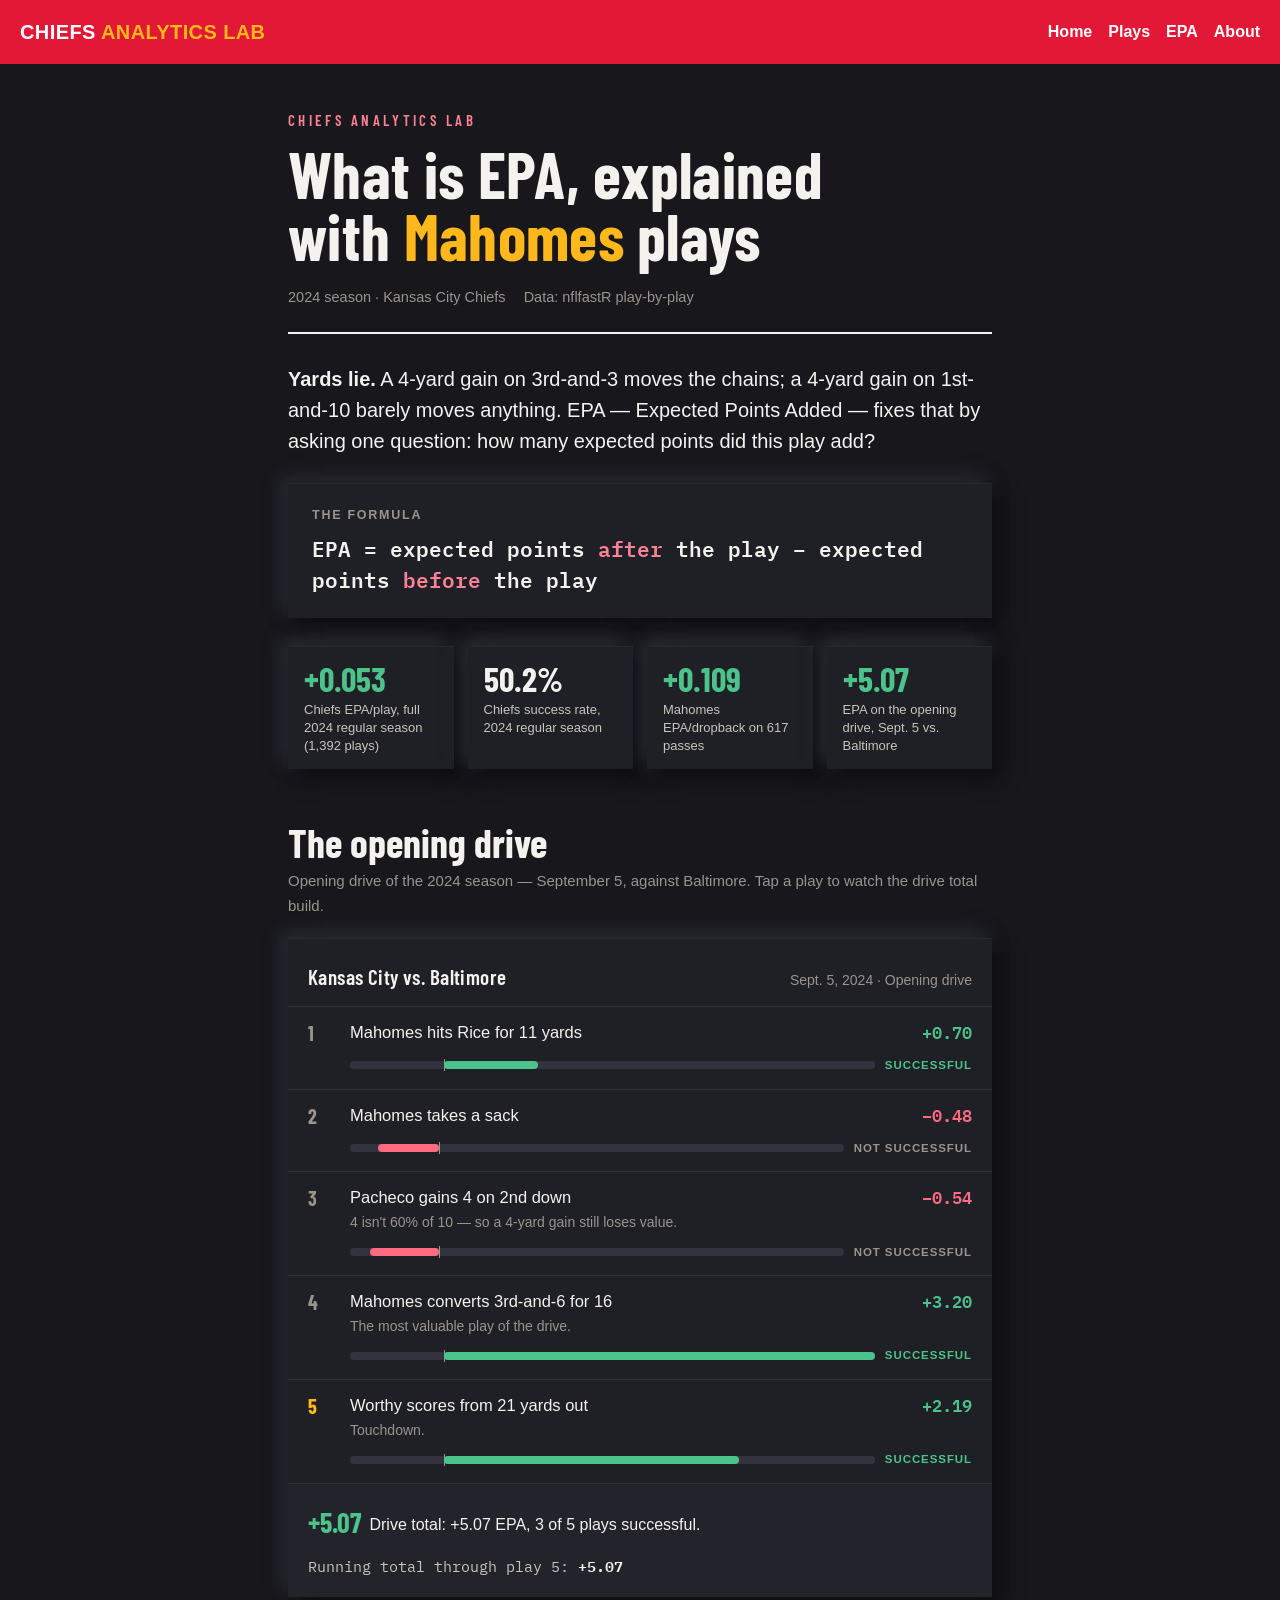
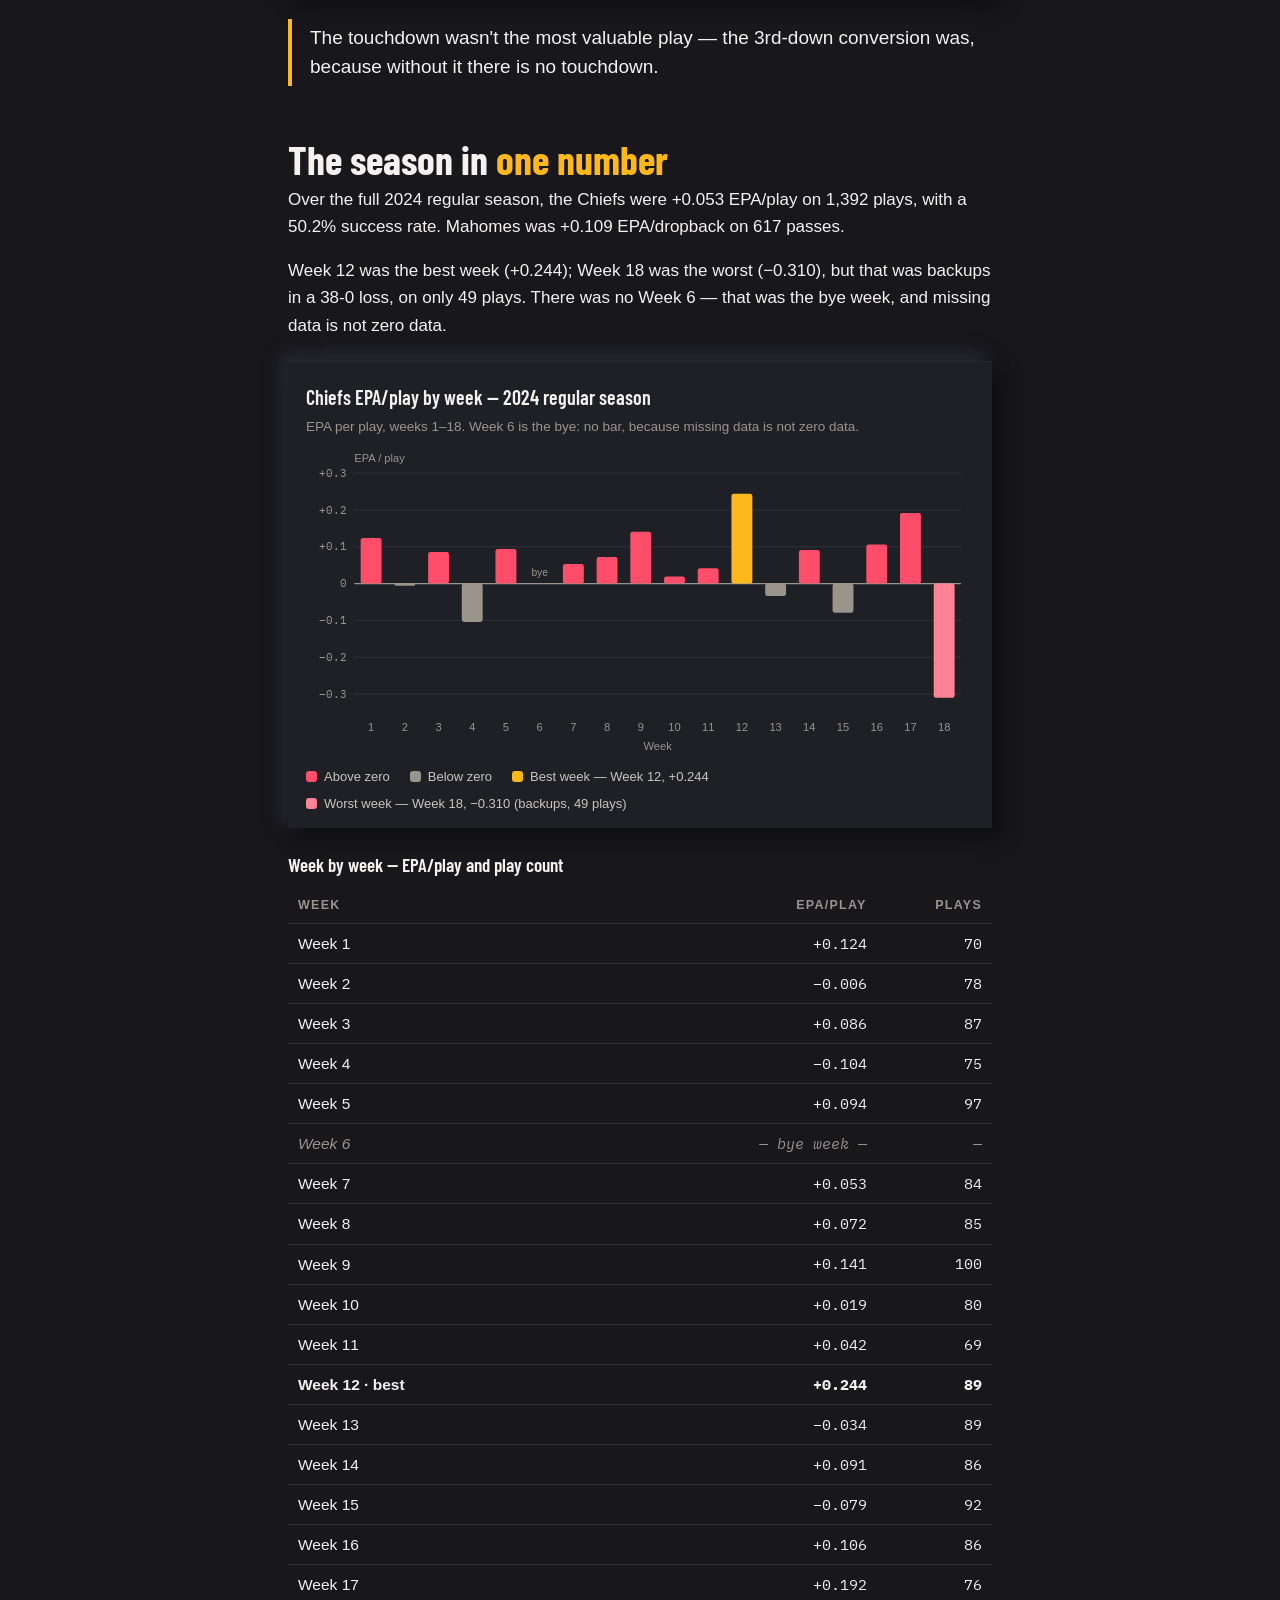
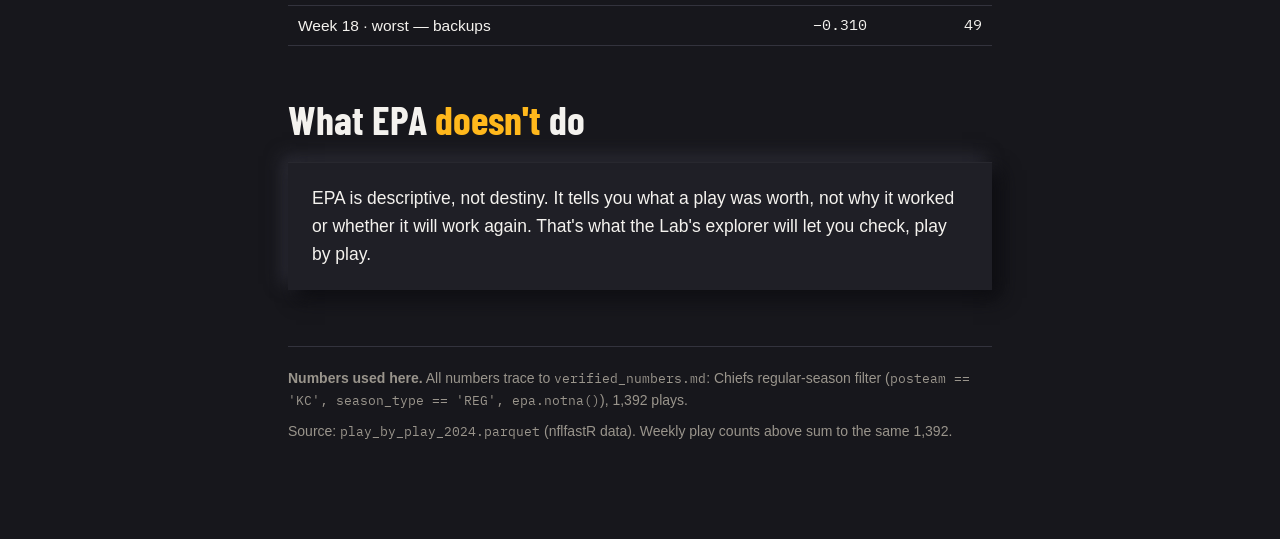
==== commit 771f7990: "chore: add style link to post" ====
--- a/epa-post.html
+++ b/epa-post.html
@@ -408,6 +408,7 @@
         .bar-fill { transition: width 0.35s ease, left 0.35s ease; }
       }
     </style>
+    <link rel="stylesheet" href="style.css" />
   </head>
   <body>
      <nav>
--- a/style.css
+++ b/style.css
@@ -0,0 +1,477 @@
+:root {
+  --space-xs: 4px; /* Hairline gaps, icon nudges */
+  --space-sm: 8px; /* Text-to-label spacing */
+  --space-md: 12px;
+  --space-lg: 16px; /* Card padding, paragraph gaps */
+  --space-xl: 20px;
+  --space-2xl: 24px; /* Card gap — between siblings */
+  --space-3xl: 28px;
+  --space-4xl: 32px; /* Inside-section breathing room */
+  --space-5xl: 48px; /* Between sections — the biggest pause */
+
+  --text-muted: #8c8c8c; /* Supporting text on dark backgrounds — same
+                       gray as .sub, dark enough to stay readable */
+  --text-primary: #d9d9d9; /* Primary text on dark backgrounds */
+  --text-heading: #ffb81c; /* Headings on dark backgrounds — gold, not yellow */
+  --background-primary: #17171c; /* Dark background for hero and footer */
+  --background-secondary: #1f1f26; /* Darker background for cards */
+  --background-tertiary: #e31837; /* Chiefs red */
+  --shadow-dark: #0c0c10; /* Dark shadow for cards on light backgrounds */
+  --shadow-light: #2e2e38; /* Light shadow for cards on dark backgrounds */
+
+  --offset-top: 8px;
+  --offset-bottom: -8px;
+  --blur-radius: 16px;
+}
+
+*,
+*::before,
+*::after {
+  box-sizing: border-box;
+}
+body {
+  background: var(--background-primary);
+  margin: 0;
+  padding: 0;
+  font-family: Arial, sans-serif;
+}
+
+.hero {
+  background: var(--background-primary);
+  padding: var(--space-5xl) var(--space-3xl);
+}
+
+.hero h1 {
+  color: #ffffff;
+  font-size: 44px;
+  margin: 0 0 var(--space-md);
+}
+
+.eyebrow {
+  color: #ffb81c;
+  font-size: 14px;
+  text-transform: uppercase;
+  letter-spacing: 1px;
+  margin-bottom: var(--space-sm);
+}
+
+.description {
+  color: #c9c7be;
+  font-size: 18px;
+  margin: 0 auto var(--space-2xl);
+  max-width: 420px;
+}
+
+
+.hero {
+  background: var(--background-primary);
+  padding: var(--space-5xl) var(--space-3xl);
+  text-align: center;
+}
+
+.hero-stat {
+  margin: 0 auto var(--space-2xl);
+  max-width: 420px;
+}
+
+.hero-stat__label {
+  color: var(--text-heading);
+  font-size: 0.8rem;
+  letter-spacing: 0.12em;
+  text-transform: uppercase;
+  margin: 0 0 var(--space-sm);
+}
+
+.hero-stat__value {
+  color: #4ecb7d;
+  font-size: 2.5rem;
+  font-weight: 700;
+  line-height: 1;
+  margin: 0 0 var(--space-sm);
+}
+
+.hero-stat__context {
+  color: var(--text-muted);
+  font-size: 14px;
+  margin: 0;
+}
+
+
+.cta {
+  background: var(--background-secondary);
+  color: #ffffff;
+  padding: var(--space-md) var(--space-2xl);
+  text-decoration: none;
+  font-weight: bold;
+  border-radius: 8px;
+  box-shadow:
+    var(--offset-top) var(--offset-top) var(--blur-radius) var(--shadow-dark),
+    var(--offset-bottom) var(--offset-bottom) var(--blur-radius)
+      var(--shadow-light);
+
+  transition: box-shadow 120ms ease;
+  
+}
+
+nav {
+  display: flex;
+  justify-content: space-between;
+  align-items: center;
+  background: var(--background-tertiary);
+  padding: var(--space-lg) var(--space-xl);
+  min-height: 64px;
+}
+
+.brand {
+  color: #ffffff;
+  font-weight: 800;
+  font-size: 20px;
+  letter-spacing: 0.02em;
+}
+
+.brand span {
+  color: #ffb81c;
+}
+
+.links {
+  display: flex;
+  gap: var(--space-lg);
+}
+
+.links a {
+  color: #ffffff;
+  text-decoration: none;
+  font-size: 16px;
+  font-weight: 600;
+}
+
+.links a:hover {
+  color: #ffb81c;
+}
+
+.tools {
+  max-width: 1080px;
+  margin: var(--space-2xl) auto;
+  padding: 0 var(--space-lg);
+}
+
+.cards {
+  display: flex;
+  flex-wrap: wrap;
+  gap: var(--space-2xl);
+  justify-content: center;
+  margin: var(--space-2xl) auto;
+  max-width: 1080px;
+}
+
+.card {
+  background: var(--background-secondary);
+  color: var(--text-primary);
+  flex: 1 1 280px;
+  box-shadow:
+    var(--offset-top) var(--offset-top) var(--blur-radius) var(--shadow-dark),
+    var(--offset-bottom) var(--offset-bottom) var(--blur-radius)
+      var(--shadow-light);
+
+  border-radius: 10px;
+  padding: var(--space-2xl);
+}
+
+.card__title {
+  color: var(--text-heading);
+  font-size: 20px;
+  margin: 0 0 var(--space-md);
+}
+.card__suggestion {
+  color: var(--text-muted);
+  font-size: 14px;
+  margin: 0 0 var(--space-lg);
+}
+.card__link {
+  display: inline-block;
+  color: var(--text-heading);
+  font-weight: 700;
+  text-decoration: none;
+  background: var(--background-secondary);
+  padding: var(--space-sm) var(--space-lg);
+  border-radius: 8px;
+  box-shadow: var(--offset-top) var(--offset-top) var(--blur-radius) var(--shadow-dark),
+    var(--offset-bottom) var(--offset-bottom) var(--blur-radius) var(--shadow-light);
+  transition: box-shadow 120ms ease;
+}
+
+.card__link:hover {
+  color: #ffffff;
+  box-shadow: inset 4px 4px 8px var(--shadow-dark),
+    inset -4px -4px 8px var(--shadow-light);
+}
+
+.card h2 {
+  margin: 0 0 var(--space-sm);
+  font-size: 24px;
+}
+
+.sub {
+  color: var(--text-muted);
+  margin: 0 0 var(--space-lg);
+}
+
+.placeholder {
+  border: 2px dashed #bbbbbb;
+  border-radius: 8px;
+  color: var(--text-muted);
+  text-align: center;
+  padding: var(--space-4xl) var(--space-md);
+  margin-top: var(--space-sm);
+}
+
+.how-it-works {
+  color: var(--text-primary);
+  max-width: 1080px;
+  margin: var(--space-2xl) auto;
+  padding: 0 var(--space-lg);
+}
+
+/* ---- Featured stat (placeholder) ---- */
+.featured {
+  max-width: 1080px; /* page width, again — always the same */
+  margin: 0 auto;
+  padding: 0 var(--space-lg) var(--space-5xl);
+  box-shadow:
+    inset var(--offset-top) var(--offset-top) var(--blur-radius)
+      var(--shadow-dark),
+    inset var(--offset-bottom) var(--offset-bottom) var(--blur-radius)
+      var(--shadow-light);
+}
+.featured-stat {
+  /* Centred and capped narrower than the page: a hero
+     number reads as a monument, not a paragraph, so
+     its measure (line length) stays short. */
+  text-align: center;
+  max-width: 560px;
+  margin: 0 auto;
+  padding: var(--space-3xl) var(--space-lg);
+}
+.featured-stat__label {
+  /* Metadata treatment: smallest size on the card,
+     letter-spacing opens caps up so they stay
+     legible at small sizes. */
+  color: var(--text-heading);
+  font-size: 0.8rem;
+  letter-spacing: 0.12em;
+  text-transform: uppercase;
+  margin: var(--space-sm);
+}
+.featured-stat__value {
+  /* The star. ~3.5x body text: hierarchy is ratio,
+     not a magic number — a hero value should be
+     unmistakably the biggest thing in its card.
+     When real data arrives, only this text changes. */
+  color: #4ecb7d;
+  font-size: 3.5rem;
+  line-height: 1.1;
+  margin: 0 var(--space-sm) 0;
+}
+.featured-stat__context {
+  /* Explanation-sized: body text, no emphasis.
+     It informs; it doesn't compete. */
+  font-size: 1rem;
+  margin: 0 var(--space-sm) 0;
+}
+.site-footer {
+  background: #17171c;
+  color: #b9b5a8;
+  text-align: center;
+  padding: var(--space-xl);
+  margin-top: var(--space-5xl);
+  font-size: 14px;
+}
+
+/* Phase 3: Play Explorer */
+
+.explorer {
+  color: var(--text-primary);
+  max-width: 1080px;
+  margin: 0 auto;
+  padding: 0 var(--space-lg) var(--space-5xl);
+}
+
+.explorer .filters {
+  display: flex;
+  flex-wrap: wrap;
+  gap: var(--space-md);
+  margin: var(--space-lg) 0 var(--space-sm);
+  background: var(--background-secondary);
+  border-radius: 10px;
+  padding: var(--space-lg);
+  box-shadow:
+    var(--offset-top) var(--offset-top) var(--blur-radius) var(--shadow-dark),
+    var(--offset-bottom) var(--offset-bottom) var(--blur-radius)
+      var(--shadow-light);
+}
+.explorer .filters label {
+  display: flex;
+  flex-direction: column;
+  gap: var(--space-sm);
+  font-weight: 700;
+}
+
+.explorer .filters select {
+  background: var(--background-secondary);
+  color: var(--text-primary);
+  border: none;
+  border-radius: 8px;
+  padding: var(--space-sm) var(--space-md);
+  box-shadow:
+    inset 4px 4px 8px var(--shadow-dark),
+    inset -4px -4px 8px var(--shadow-light);
+}
+.summary {
+  font-size: 18px; /* the verdict line — size it like one */
+  font-weight: 700;
+  margin: var(--space-lg) 0;
+}
+
+.summary-cards {
+  display: flex;
+  flex-wrap: wrap;
+  gap: var(--space-lg);
+  margin: var(--space-lg) 0 var(--space-sm);
+}
+
+.stat-card {
+  flex: 1 1 160px;
+  background: var(--background-secondary);
+  color: var(--text-primary);
+  border-radius: 10px;
+  padding: var(--space-lg);
+  text-align: center;
+  box-shadow:
+    var(--offset-top) var(--offset-top) var(--blur-radius) var(--shadow-dark),
+    var(--offset-bottom) var(--offset-bottom) var(--blur-radius)
+      var(--shadow-light);
+}
+
+.stat-card__label {
+  color: var(--text-heading);
+  font-size: 0.8rem;
+  letter-spacing: 0.12em;
+  text-transform: uppercase;
+  margin: 0 0 var(--space-sm);
+}
+
+.stat-card__value {
+  color: #ffffff;
+  font-size: 2rem;
+  font-weight: 700;
+  line-height: 1.1;
+  margin: 0;
+}
+
+.summary-scope {
+  color: var(--text-muted);
+  font-size: 14px;
+  margin: 0 0 var(--space-lg);
+}
+.table-scroll {
+  max-height: 600px;
+  overflow-y: auto;
+  background: var(--background-secondary);
+  border-radius: 10px;
+  padding: var(--space-md);
+  box-shadow:
+    var(--offset-top) var(--offset-top) var(--blur-radius) var(--shadow-dark),
+    var(--offset-bottom) var(--offset-bottom) var(--blur-radius)
+      var(--shadow-light);
+}
+.plays-table {
+  border-collapse: collapse;
+  width: 100%;
+}
+.plays-table th {
+  position: sticky;
+  top: 0;
+  background: var(--background-secondary);
+  color: var(--text-muted);
+  font-size: 0.8rem;
+  letter-spacing: 0.12em;
+  text-transform: uppercase;
+  padding: var(--space-sm) var(--space-md);
+  text-align: left;
+  border-bottom: 1px solid #2e2e38;
+  z-index: 1;
+}
+
+.plays-table td {
+  padding: var(--space-sm) var(--space-md);
+  text-align: left;
+  border-bottom: 1px solid #2e2e38;
+}
+
+.plays-table tbody tr:hover {
+  background: #26262e;
+}
+
+.plays-table td:nth-child(5),
+.plays-table td:nth-child(6) {
+  text-align: right;
+  font-variant-numeric: tabular-nums;
+}
+
+.epa-bar {
+  display: block;
+  height: 4px;
+  border-radius: 2px;
+  margin-top: 4px;
+}
+
+.epa-bar--pos {
+  background: #4ecb7d;
+}
+
+.epa-bar--neg {
+  background: #ff5f73;
+}
+.epa-pos {
+  color: #4ecb7d;
+  font-weight: 700;
+}
+.epa-neg {
+  color: #ff5f73;
+  font-weight: 700;
+}
+
+.plays-table {
+  min-width: 680px; /* wide enough for 8 columns to read; */
+  /* wider than a phone, so .table-scroll */
+  /* scrolls it sideways inside its box */
+}
+
+.featured-stat__value {
+  font-size: 2.5rem; /* headline number: clearly larger than body,
+                        clearly smaller than the hero title */
+  line-height: 1;
+  margin: var(--space-md) 0;
+}
+.featured-stat__context {
+  color: var(
+    --text-muted
+  ); /* context is supporting text — if your
+                          token names differ, use yours */
+  max-width: 52ch; /* short line length keeps a stat note scannable */
+}
+
+.week-group td {
+  background: #17171c;
+  color: var(--text-heading);
+  font-size: 0.8rem;
+  font-weight: 700;
+  letter-spacing: 0.12em;
+  text-transform: uppercase;
+  padding: var(--space-sm) var(--space-md);
+}
+@media (max-width: 700px) {
+  .cards {
+    flex-direction: column; /* stack the cards */
+  }
+}
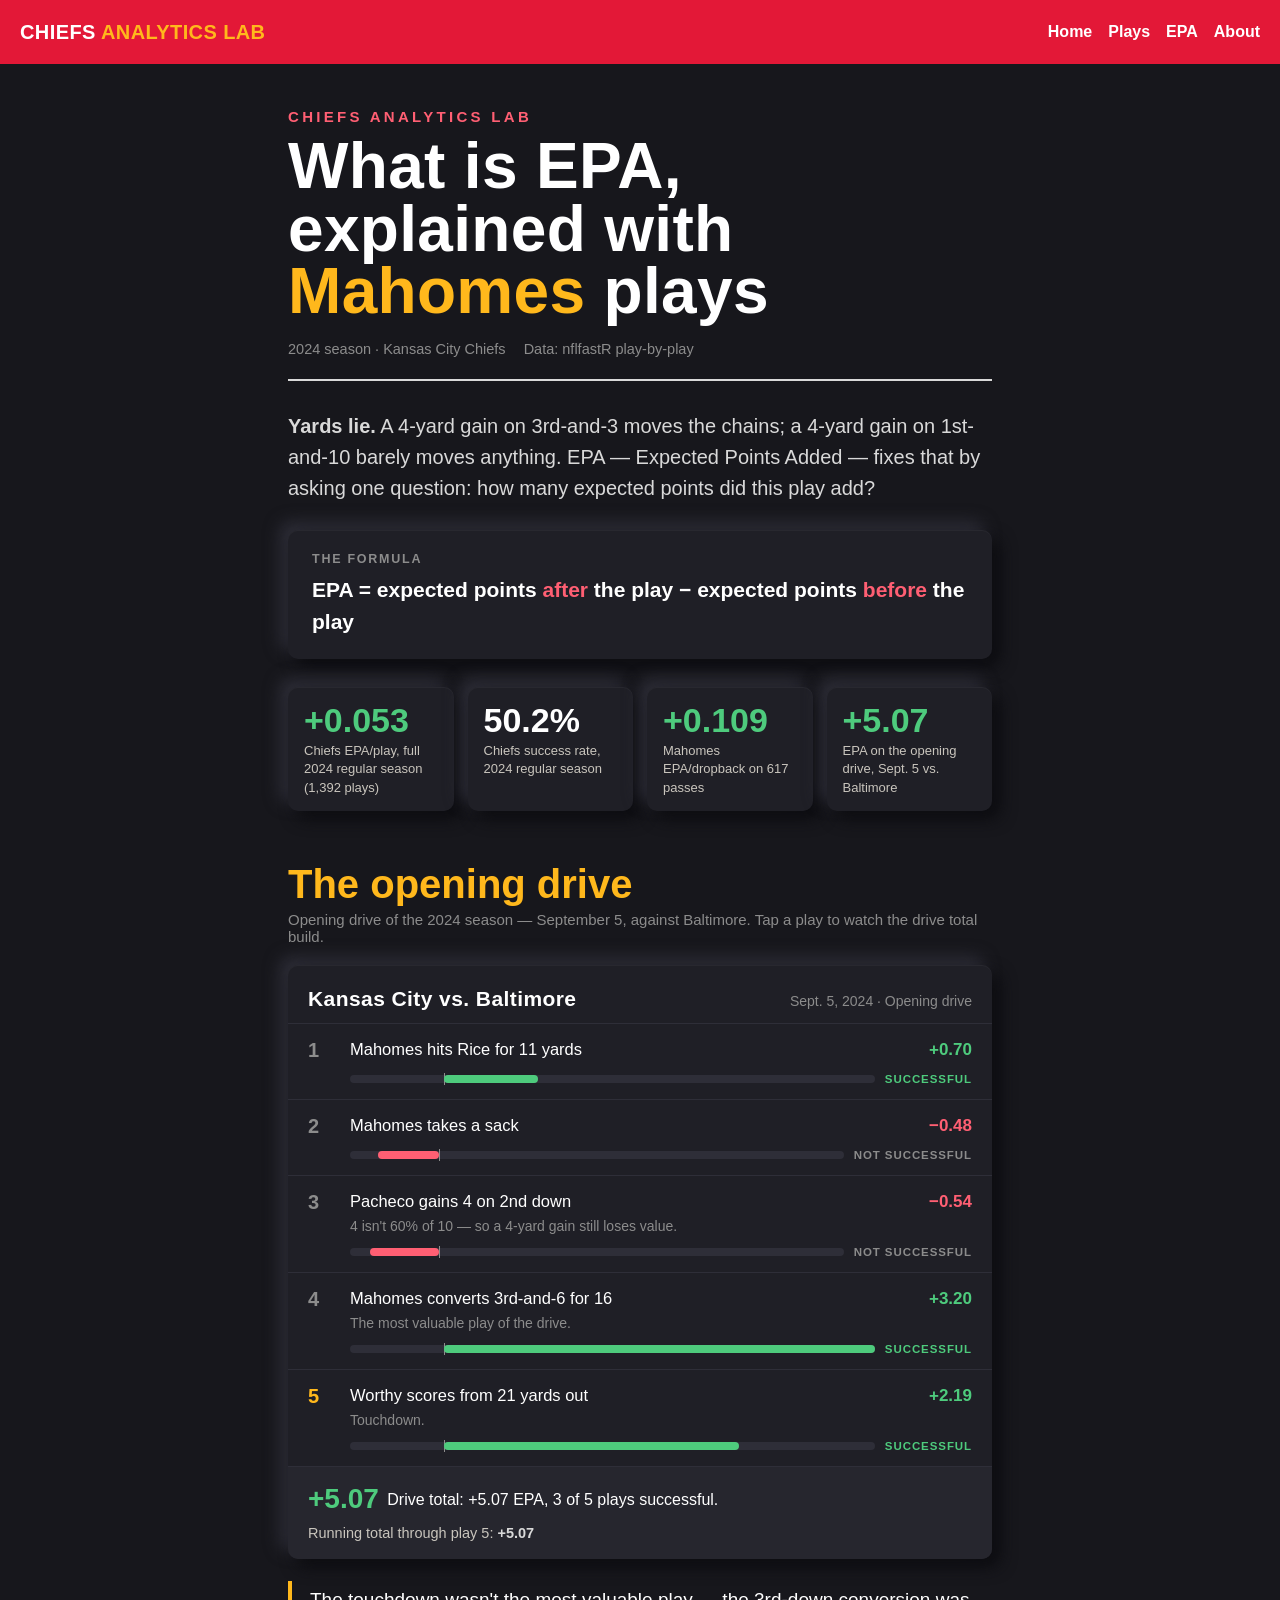
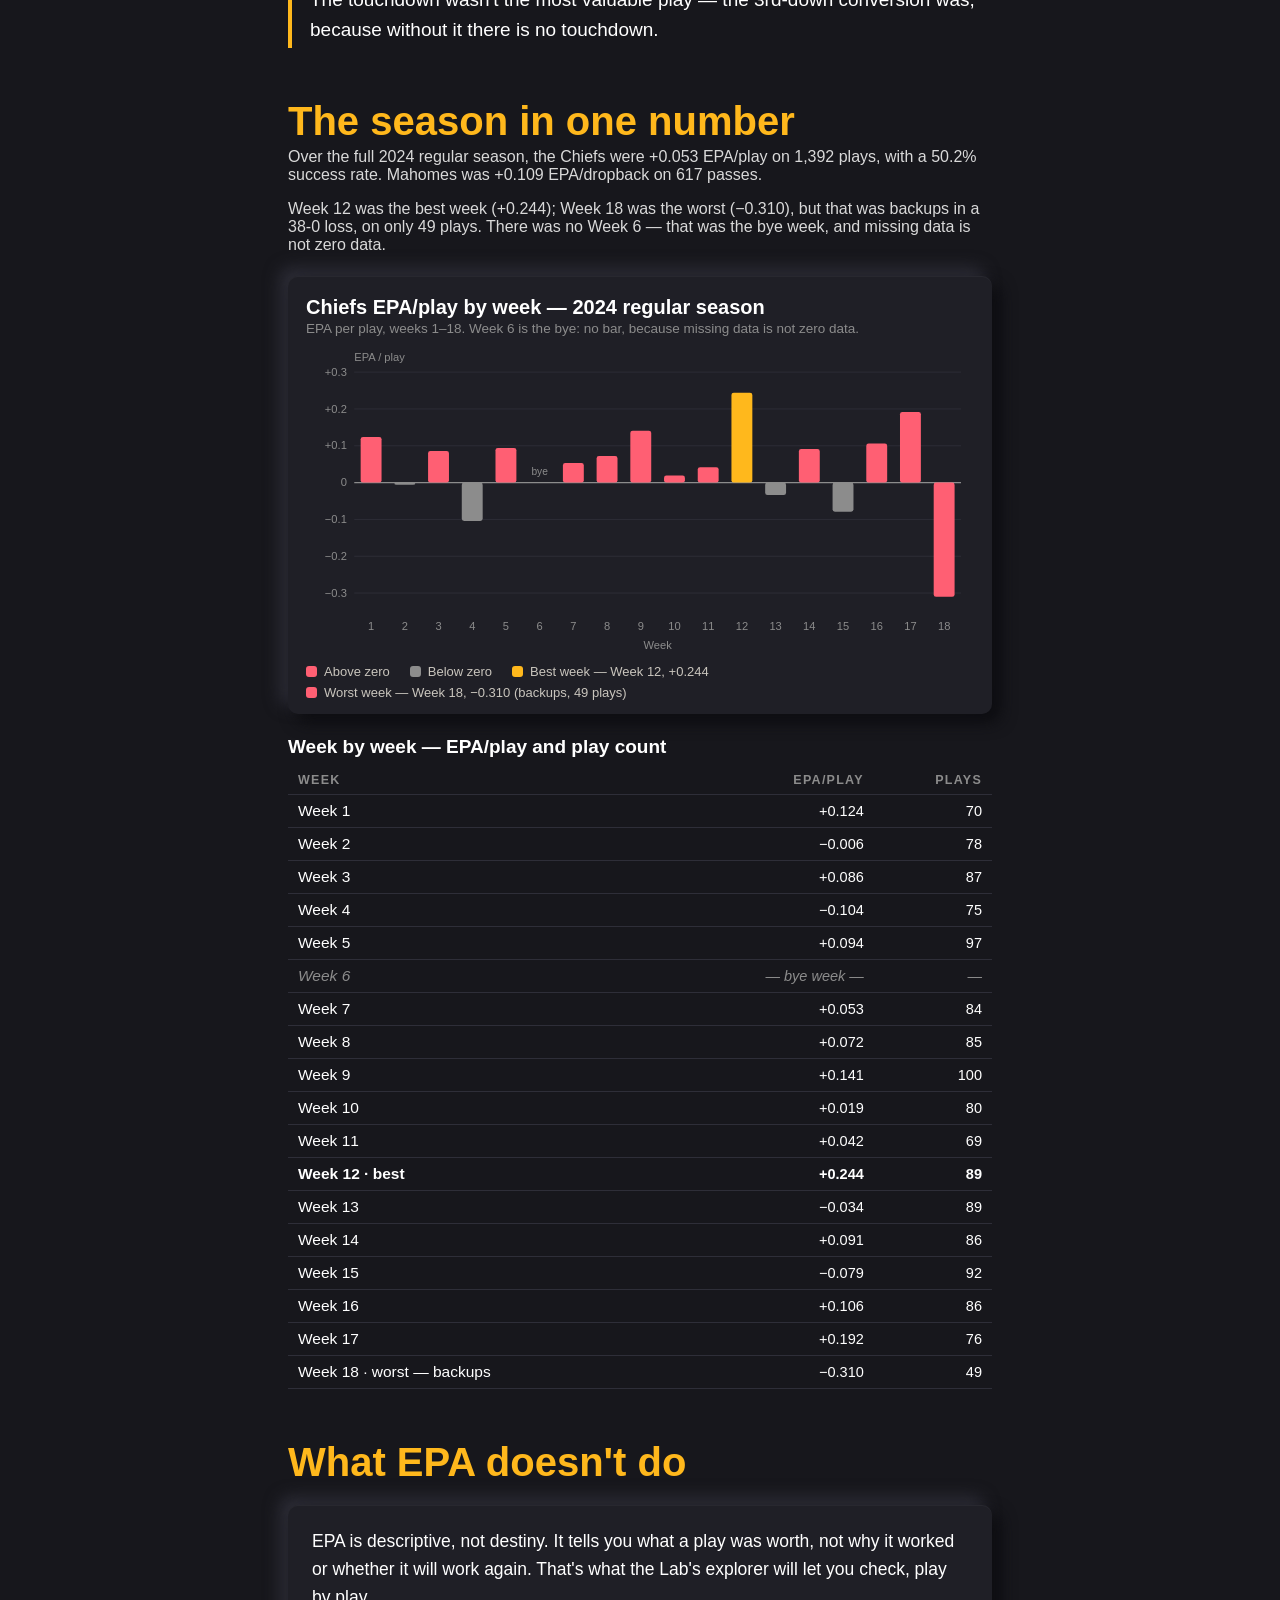
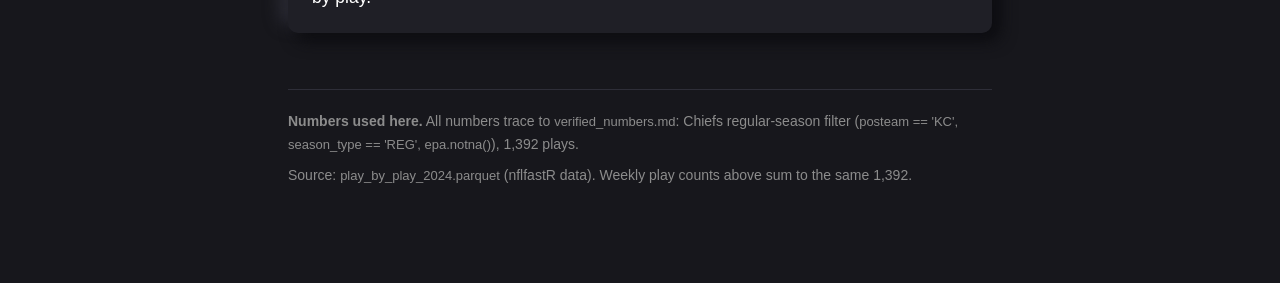
==== commit 8c1dc70f: "fix: styled post to match site" ====
--- a/epa-post.html
+++ b/epa-post.html
@@ -3,47 +3,32 @@
   <head>
     <meta charset="utf-8" />
     <meta name="viewport" content="width=device-width, initial-scale=1, viewport-fit=cover" />
-    <meta name="color-scheme" content="light dark" />
+    <meta name="color-scheme" content="dark" />
     <link rel="icon" href="data:," />
     <title>What is EPA, Explained with Mahomes Plays</title>
-    <link rel="preconnect" href="https://fonts.googleapis.com" />
-    <link rel="preconnect" href="https://fonts.gstatic.com" crossorigin />
-    <link
-      href="https://fonts.googleapis.com/css2?family=Barlow+Condensed:wght@500;600;700&family=Barlow:ital,wght@0,400;0,500;0,600;0,700;1,400&family=IBM+Plex+Mono:wght@400;500;600&display=swap"
-      rel="stylesheet"
-    />
+    <link rel="stylesheet" href="style.css" />
     <style>
   
         :root {
-          color-scheme: dark;
-          --bg: #17171c;
-          --surface: #1f1f26;
-          --surface-2: #23232c;
-          --ink: #f4f2ee;
-          --ink-soft: #c9c5bd;
-          --muted: #9a958c;
-          --line: #33333d;
-          --red: #ff4d6a;
-          --red-ink: #ff8296;
-          --gold: #ffb81c;
-          --gold-bright: #ffb81c;
-          --pos: #4cc38a;
-          --neg: #ff6b81;
-          --shadow-card: 8px 8px 18px #0c0c10, -6px -6px 16px #2e2e38;
-          --shadow-inset: inset 0 1px 0 rgba(255, 255, 255, 0.04);
-        }
-
-      * { box-sizing: border-box; }
-      html { -webkit-text-size-adjust: 100%; }
-      body {
-        margin: 0;
-        background: var(--bg);
-        color: var(--ink);
-        font-family: "Barlow", system-ui, -apple-system, "Segoe UI", sans-serif;
-        font-size: 17px;
-        line-height: 1.62;
-      }
-      .mono { font-family: "IBM Plex Mono", ui-monospace, SFMono-Regular, Menlo, monospace; }
+        color-scheme: dark;
+        --bg: #17171c;
+        --surface: #1f1f26;
+        --surface-2: #26262e;
+        --ink: #d9d9d9;
+        --ink-soft: #c9c5bd;
+        --muted: #8c8c8c;
+        --line: #2e2e38;
+        --red: #ff5f73;
+        --red-ink: #ff5f73;
+        --gold: #ffb81c;
+        --gold-bright: #ffb81c;
+        --pos: #4ecb7d;
+        --neg: #ff5f73;
+        --shadow-card: 8px 8px 16px #0c0c10, -8px -8px 16px #2e2e38;
+        --shadow-inset: inset 0 1px 0 rgba(255, 255, 255, 0.04);
+        --radius: 10px;
+      }
+      .mono { font-family: Arial, sans-serif; }
 
       .page {
         max-width: 760px;
@@ -55,27 +40,8 @@
       }
 
       /* ---------- header ---------- */
-      .preview-note {
-        display: inline-flex;
-        align-items: center;
-        gap: 8px;
-        font-size: 13px;
-        font-weight: 600;
-        letter-spacing: 0.04em;
-        color: var(--ink-soft);
-        border: 1px solid var(--line);
-        border-radius: 999px;
-        padding: 5px 12px 5px 10px;
-        margin-bottom: 26px;
-        background: var(--surface);
-      }
-      .preview-note .dot {
-        width: 8px; height: 8px; border-radius: 50%;
-        background: var(--gold-bright);
-        flex: none;
-      }
       .series-line {
-        font-family: "Barlow Condensed", "Barlow", sans-serif;
+        font-family: Arial, sans-serif;
         font-size: 15px;
         font-weight: 600;
         letter-spacing: 0.22em;
@@ -84,7 +50,7 @@
         margin: 0 0 10px;
       }
       h1 {
-        font-family: "Barlow Condensed", "Barlow", sans-serif;
+        font-family: Arial, sans-serif;
         font-weight: 700;
         font-size: clamp(42px, 9vw, 64px);
         line-height: 0.98;
@@ -128,7 +94,7 @@
         margin: 0 0 8px;
       }
       .formula .eq {
-        font-family: "IBM Plex Mono", ui-monospace, monospace;
+        font-family: Arial, sans-serif;
         font-size: clamp(16.5px, 4.4vw, 21px);
         font-weight: 600;
         line-height: 1.5;
@@ -153,7 +119,7 @@
         padding: 16px 16px 14px;
       }
       .stat .value {
-        font-family: "Barlow Condensed", "Barlow", sans-serif;
+        font-family: Arial, sans-serif;
         font-size: 34px;
         font-weight: 700;
         line-height: 1;
@@ -170,16 +136,12 @@
       /* ---------- sections ---------- */
       section { margin-top: 52px; }
       h2 {
-        font-family: "Barlow Condensed", "Barlow", sans-serif;
+        font-family: Arial, sans-serif;
         font-size: clamp(30px, 6.4vw, 40px);
         font-weight: 700;
         line-height: 1.05;
         margin: 0 0 6px;
         color: var(--gold);
-      }
-      @media (prefers-color-scheme: light) {
-        h2 { color: var(--ink); }
-        h2 .accent { color: var(--gold); }
       }
       .section-sub {
         color: var(--muted);
@@ -207,7 +169,7 @@
         border-bottom: 1px solid var(--line);
       }
       .drive-head .matchup {
-        font-family: "Barlow Condensed", "Barlow", sans-serif;
+        font-family: Arial, sans-serif;
         font-size: 21px;
         font-weight: 600;
         letter-spacing: 0.02em;
@@ -233,7 +195,7 @@
       .play:hover { background: var(--surface-2); }
       .play:focus-visible { outline: 2px solid var(--gold-bright); outline-offset: -2px; }
       .play .num {
-        font-family: "Barlow Condensed", "Barlow", sans-serif;
+        font-family: Arial, sans-serif;
         font-size: 20px;
         font-weight: 700;
         color: var(--muted);
@@ -243,7 +205,7 @@
       .play .desc { font-size: 16.5px; line-height: 1.45; }
       .play .desc .note { display: block; font-size: 14px; color: var(--muted); margin-top: 2px; }
       .play .epa {
-        font-family: "IBM Plex Mono", ui-monospace, monospace;
+        font-family: Arial, sans-serif;
         font-size: 17px;
         font-weight: 600;
         white-space: nowrap;
@@ -302,7 +264,7 @@
       }
       .drive-total { font-size: 16px; margin: 0; }
       .drive-total .big {
-        font-family: "Barlow Condensed", "Barlow", sans-serif;
+        font-family: Arial, sans-serif;
         font-size: 28px;
         font-weight: 700;
         color: var(--pos);
@@ -310,7 +272,7 @@
         margin-right: 4px;
       }
       .cumulative {
-        font-family: "IBM Plex Mono", ui-monospace, monospace;
+        font-family: Arial, sans-serif;
         font-size: 14.5px;
         color: var(--ink-soft);
         margin: 0;
@@ -335,7 +297,7 @@
         margin-top: 22px;
       }
       .chart-title {
-        font-family: "Barlow Condensed", "Barlow", sans-serif;
+        font-family: Arial, sans-serif;
         font-size: 20px;
         font-weight: 600;
         margin: 0 0 2px;
@@ -361,7 +323,7 @@
       }
       .week-table caption {
         text-align: left;
-        font-family: "Barlow Condensed", "Barlow", sans-serif;
+        font-family: Arial, sans-serif;
         font-size: 19px;
         font-weight: 600;
         padding-bottom: 8px;
@@ -379,7 +341,7 @@
         font-weight: 700;
       }
       .week-table td.num, .week-table th.num { text-align: right; font-variant-numeric: tabular-nums; }
-      .week-table td.num { font-family: "IBM Plex Mono", ui-monospace, monospace; font-size: 14.5px; }
+      .week-table td.num { font-family: Arial, sans-serif; font-size: 14.5px; }
       .week-table tr.best td { font-weight: 700; }
       .week-table tr.bye td { color: var(--muted); font-style: italic; }
 
@@ -408,7 +370,6 @@
         .bar-fill { transition: width 0.35s ease, left 0.35s ease; }
       }
     </style>
-    <link rel="stylesheet" href="style.css" />
   </head>
   <body>
      <nav>
@@ -664,7 +625,7 @@
           s += '<line x1="' + left + '" x2="' + (W - right) + '" y1="' + yy + '" y2="' + yy +
                '" stroke="' + (t === 0 ? cLabel : cLine) + '" stroke-width="' + (t === 0 ? 1.4 : 1) + '"/>';
           s += '<text x="' + (left - 8) + '" y="' + (yy + 4) + '" text-anchor="end" font-size="12" fill="' + cLabel +
-               '" font-family="IBM Plex Mono, monospace">' + (t === 0 ? "0" : fmt(t, 1)) + "</text>";
+               '" font-family="Arial, sans-serif">' + (t === 0 ? "0" : fmt(t, 1)) + "</text>";
         });
         s += '<text x="' + left + '" y="14" font-size="12" fill="' + cLabel + '">EPA / play</text>';
 
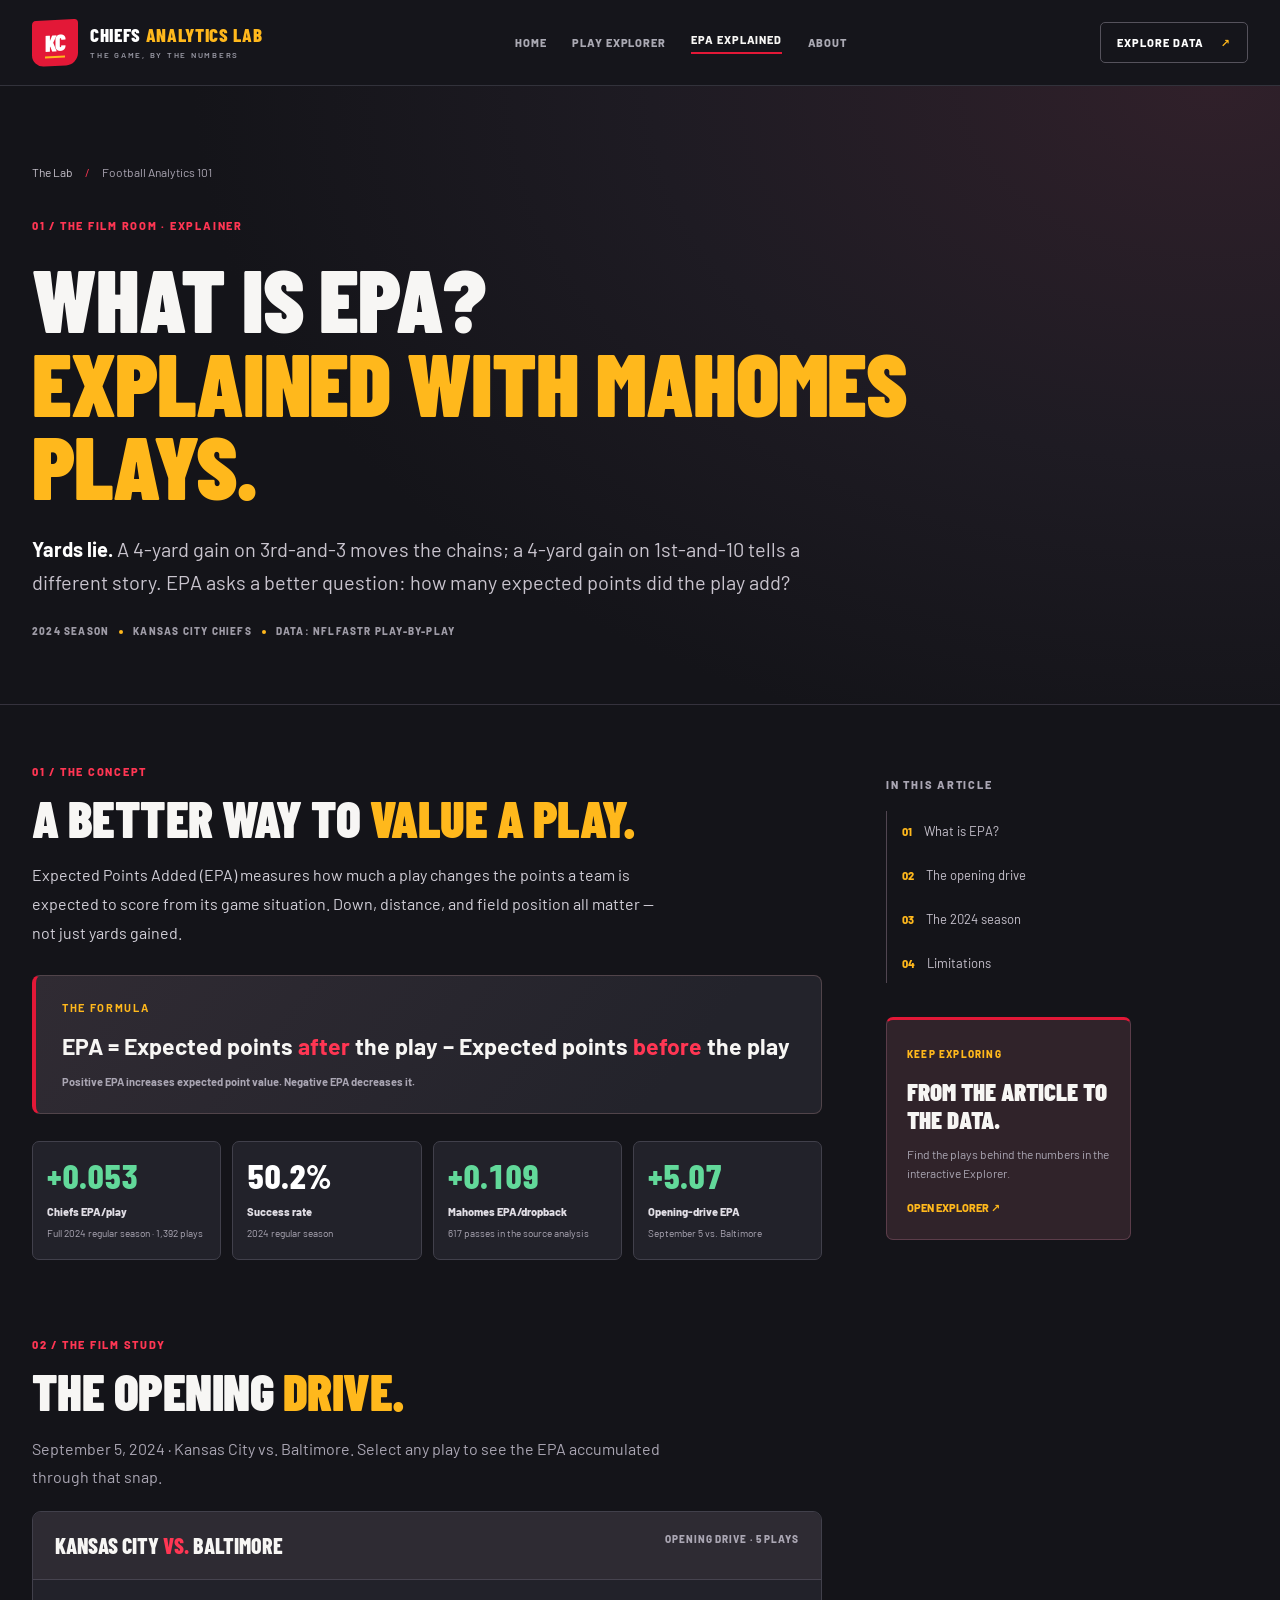
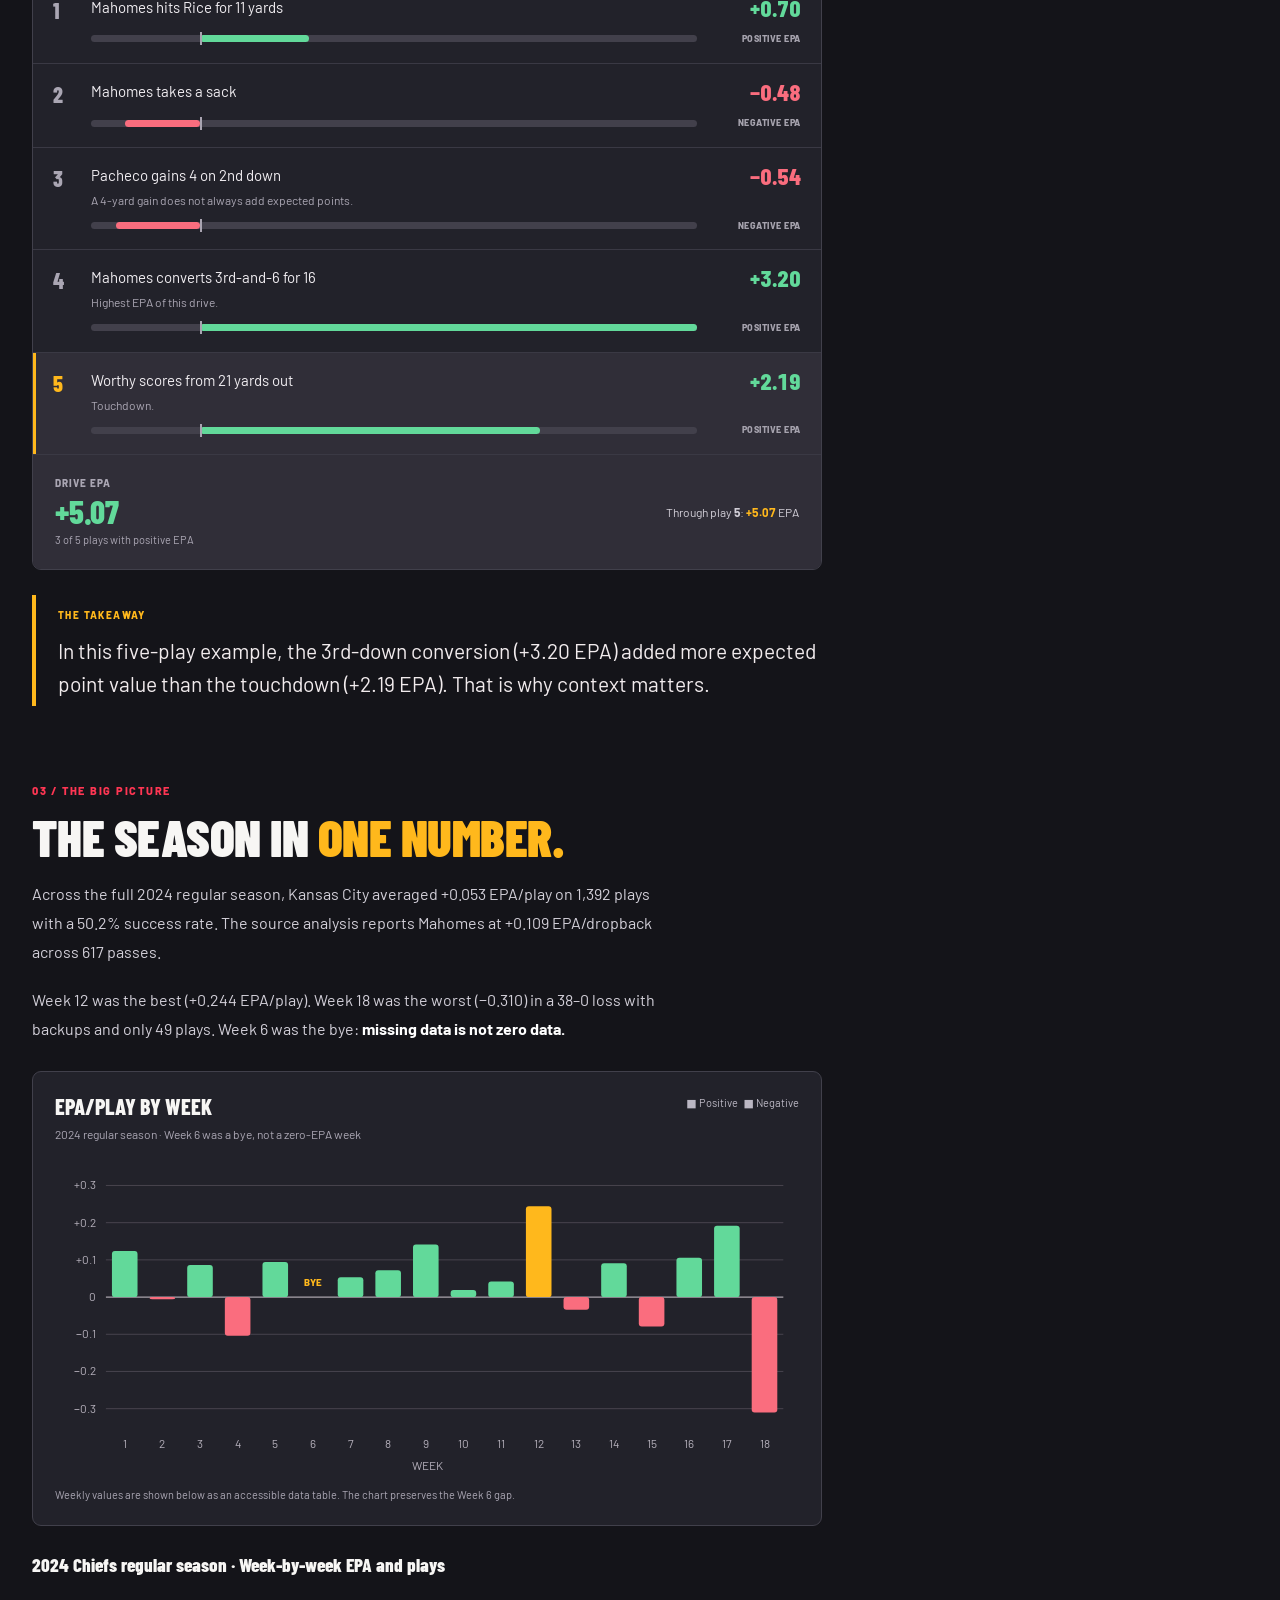
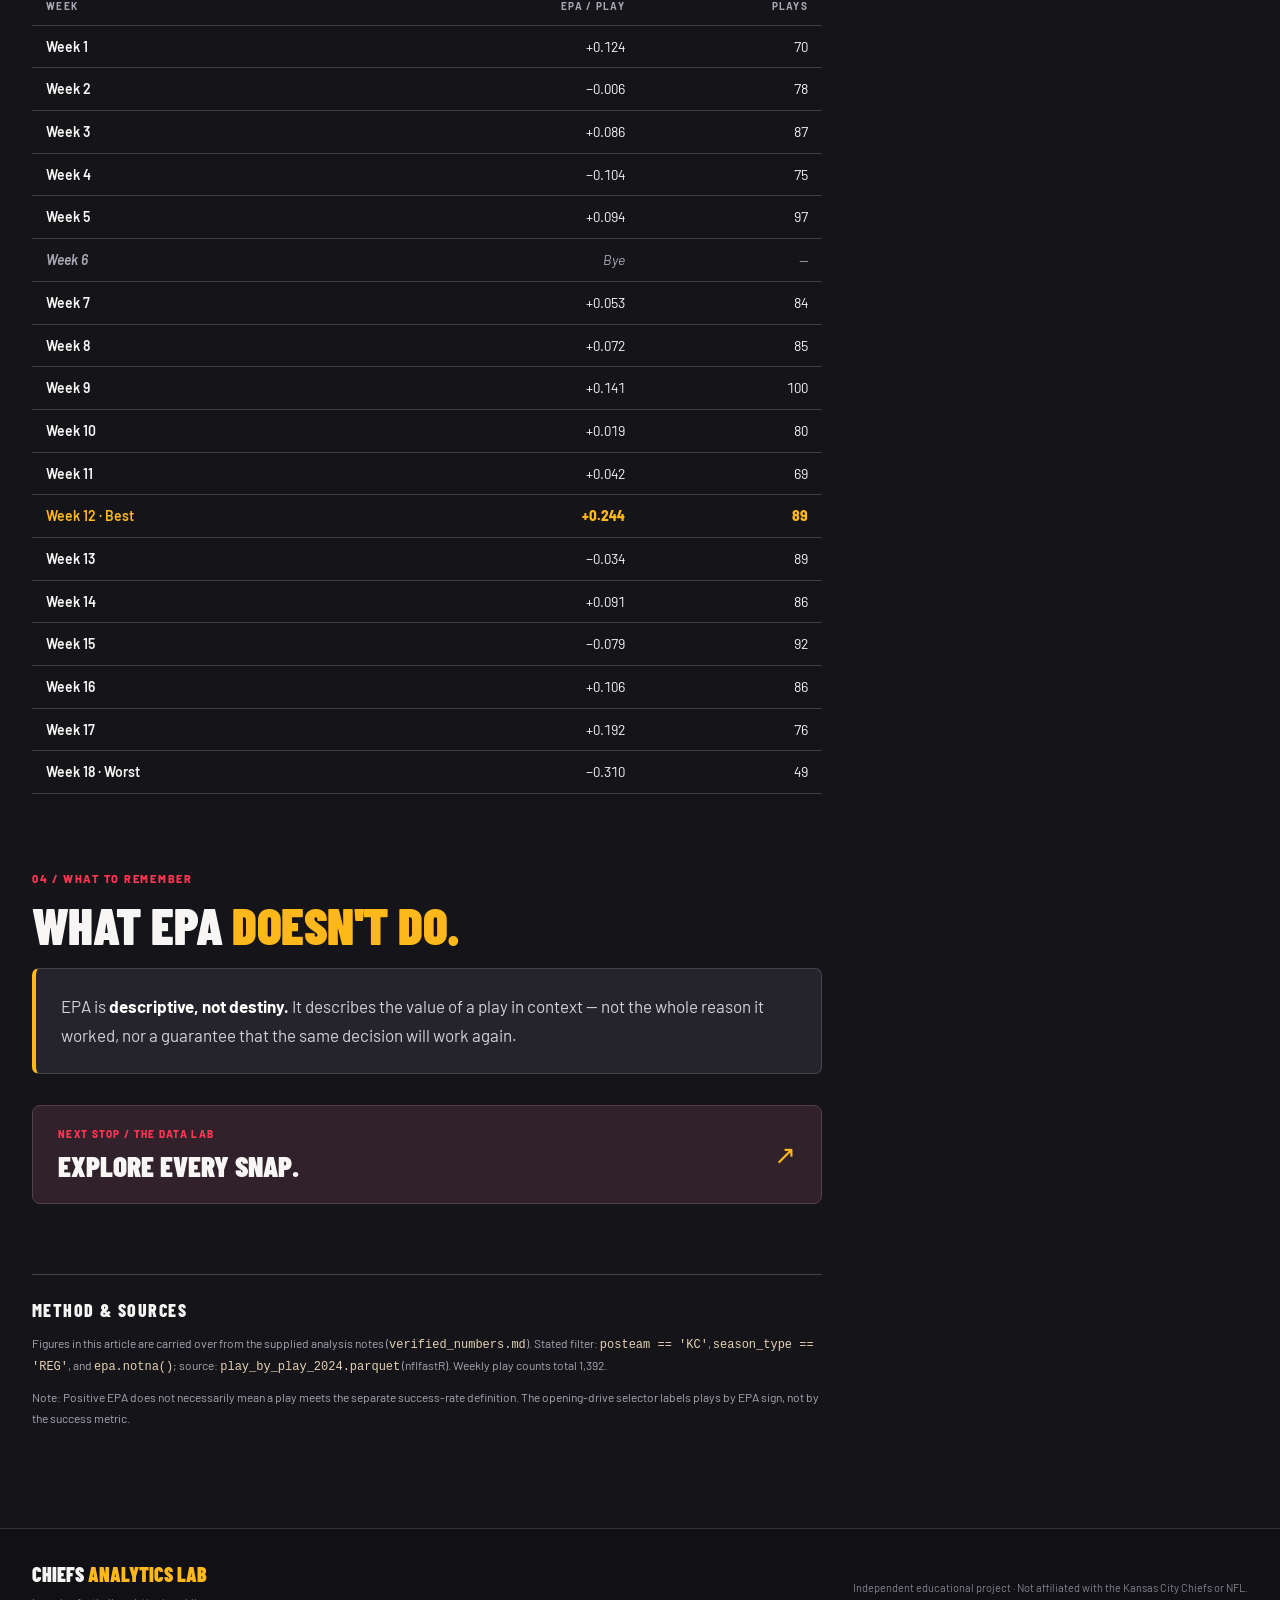
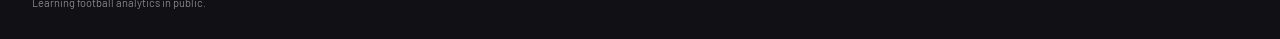
==== commit ddf4ddaa: "feature: add updated post html and css, added template, re designed explorer with html and css." ====
--- a/epa-post.html
+++ b/epa-post.html
@@ -1,670 +1,518 @@
 <!doctype html>
 <html lang="en">
   <head>
-    <meta charset="utf-8" />
-    <meta name="viewport" content="width=device-width, initial-scale=1, viewport-fit=cover" />
-    <meta name="color-scheme" content="dark" />
-    <link rel="icon" href="data:," />
-    <title>What is EPA, Explained with Mahomes Plays</title>
+    <meta charset="UTF-8" />
+    <meta name="viewport" content="width=device-width, initial-scale=1" />
+    <meta name="theme-color" content="#141419" />
+
+    <meta
+      name="description"
+      content="What is Expected Points Added? Learn EPA using Kansas City Chiefs plays, the 2024 opener, and a week-by-week breakdown."
+    />
+
+    <title>
+      What Is EPA? Explained with Mahomes Plays — Chiefs Analytics Lab
+    </title>
+
+    <!-- Fonts -->
+    <link rel="preconnect" href="https://fonts.googleapis.com" />
+    <link rel="preconnect" href="https://fonts.gstatic.com" crossorigin />
+
+    <link
+      href="https://fonts.googleapis.com/css2?family=Barlow:wght@400;500;600;700;800&family=Barlow+Condensed:wght@500;600;700;800;900&display=swap"
+      rel="stylesheet"
+    />
+
+    <!-- Shared site styles -->
     <link rel="stylesheet" href="style.css" />
-    <style>
-  
-        :root {
-        color-scheme: dark;
-        --bg: #17171c;
-        --surface: #1f1f26;
-        --surface-2: #26262e;
-        --ink: #d9d9d9;
-        --ink-soft: #c9c5bd;
-        --muted: #8c8c8c;
-        --line: #2e2e38;
-        --red: #ff5f73;
-        --red-ink: #ff5f73;
-        --gold: #ffb81c;
-        --gold-bright: #ffb81c;
-        --pos: #4ecb7d;
-        --neg: #ff5f73;
-        --shadow-card: 8px 8px 16px #0c0c10, -8px -8px 16px #2e2e38;
-        --shadow-inset: inset 0 1px 0 rgba(255, 255, 255, 0.04);
-        --radius: 10px;
-      }
-      .mono { font-family: Arial, sans-serif; }
-
-      .page {
-        max-width: 760px;
-        margin: 0 auto;
-        padding: 28px 20px 72px;
-      }
-      @media (min-width: 720px) {
-        .page { padding: 44px 28px 88px; }
-      }
-
-      /* ---------- header ---------- */
-      .series-line {
-        font-family: Arial, sans-serif;
-        font-size: 15px;
-        font-weight: 600;
-        letter-spacing: 0.22em;
-        text-transform: uppercase;
-        color: var(--red-ink);
-        margin: 0 0 10px;
-      }
-      h1 {
-        font-family: Arial, sans-serif;
-        font-weight: 700;
-        font-size: clamp(42px, 9vw, 64px);
-        line-height: 0.98;
-        letter-spacing: 0.005em;
-        margin: 0 0 18px;
-        text-wrap: balance;
-      }
-      h1 .accent { color: var(--gold); }
-      .byline {
-        display: flex;
-        flex-wrap: wrap;
-        gap: 6px 18px;
-        color: var(--muted);
-        font-size: 14.5px;
-        margin: 0 0 30px;
-        padding-bottom: 22px;
-        border-bottom: 2px solid var(--ink);
-      }
-      .lede {
-        font-size: 20px;
-        line-height: 1.55;
-        color: var(--ink);
-        margin: 0 0 8px;
-      }
-      .lede strong { font-weight: 700; }
-
-      /* ---------- formula ---------- */
-      .formula {
-        margin: 26px 0 8px;
-        background: var(--surface);
-        border-radius: var(--radius);
-        box-shadow: var(--shadow-card), var(--shadow-inset);
-        padding: 22px 24px;
-      }
-      .formula .label {
-        font-size: 12.5px;
-        font-weight: 700;
-        letter-spacing: 0.14em;
-        text-transform: uppercase;
-        color: var(--muted);
-        margin: 0 0 8px;
-      }
-      .formula .eq {
-        font-family: Arial, sans-serif;
-        font-size: clamp(16.5px, 4.4vw, 21px);
-        font-weight: 600;
-        line-height: 1.5;
-        margin: 0;
-      }
-      .formula .eq .hl { color: var(--red-ink); }
-
-      /* ---------- stat strip ---------- */
-      .stats {
-        display: grid;
-        grid-template-columns: repeat(2, 1fr);
-        gap: 14px;
-        margin: 28px 0 6px;
-      }
-      @media (min-width: 640px) {
-        .stats { grid-template-columns: repeat(4, 1fr); }
-      }
-      .stat {
-        background: var(--surface);
-        border-radius: var(--radius);
-        box-shadow: var(--shadow-card), var(--shadow-inset);
-        padding: 16px 16px 14px;
-      }
-      .stat .value {
-        font-family: Arial, sans-serif;
-        font-size: 34px;
-        font-weight: 700;
-        line-height: 1;
-        margin: 0 0 5px;
-      }
-      .stat .value.pos { color: var(--pos); }
-      .stat .cap {
-        font-size: 13px;
-        line-height: 1.4;
-        color: var(--ink-soft);
-        margin: 0;
-      }
-
-      /* ---------- sections ---------- */
-      section { margin-top: 52px; }
-      h2 {
-        font-family: Arial, sans-serif;
-        font-size: clamp(30px, 6.4vw, 40px);
-        font-weight: 700;
-        line-height: 1.05;
-        margin: 0 0 6px;
-        color: var(--gold);
-      }
-      .section-sub {
-        color: var(--muted);
-        font-size: 15px;
-        margin: 0 0 20px;
-      }
-      p.body { margin: 0 0 16px; color: var(--ink); }
-      p.body:last-child { margin-bottom: 0; }
-
-      /* ---------- drive ---------- */
-      .drive-card {
-        background: var(--surface);
-        border-radius: var(--radius);
-        box-shadow: var(--shadow-card), var(--shadow-inset);
-        padding: 8px 0 0;
-        overflow: hidden;
-      }
-      .drive-head {
-        display: flex;
-        flex-wrap: wrap;
-        justify-content: space-between;
-        align-items: baseline;
-        gap: 4px 16px;
-        padding: 14px 20px 12px;
-        border-bottom: 1px solid var(--line);
-      }
-      .drive-head .matchup {
-        font-family: Arial, sans-serif;
-        font-size: 21px;
-        font-weight: 600;
-        letter-spacing: 0.02em;
-      }
-      .drive-head .when { color: var(--muted); font-size: 14px; }
-
-      .play {
-        display: grid;
-        grid-template-columns: 30px 1fr auto;
-        gap: 4px 12px;
-        align-items: start;
-        width: 100%;
-        text-align: left;
-        background: none;
-        border: none;
-        border-bottom: 1px solid var(--line);
-        padding: 14px 20px;
-        font: inherit;
-        color: inherit;
-        cursor: pointer;
-      }
-      .play:last-of-type { border-bottom: none; }
-      .play:hover { background: var(--surface-2); }
-      .play:focus-visible { outline: 2px solid var(--gold-bright); outline-offset: -2px; }
-      .play .num {
-        font-family: Arial, sans-serif;
-        font-size: 20px;
-        font-weight: 700;
-        color: var(--muted);
-        line-height: 1.25;
-      }
-      .play.active .num { color: var(--gold); }
-      .play .desc { font-size: 16.5px; line-height: 1.45; }
-      .play .desc .note { display: block; font-size: 14px; color: var(--muted); margin-top: 2px; }
-      .play .epa {
-        font-family: Arial, sans-serif;
-        font-size: 17px;
-        font-weight: 600;
-        white-space: nowrap;
-        line-height: 1.4;
-      }
-      .epa.pos { color: var(--pos); }
-      .epa.neg { color: var(--neg); }
-      .play .bar-row {
-        grid-column: 2 / 4;
-        display: flex;
-        align-items: center;
-        gap: 10px;
-        margin-top: 6px;
-      }
-      .bar-track {
-        position: relative;
-        flex: 1;
-        height: 8px;
-        border-radius: 4px;
-        background: var(--line);
-        opacity: 1;
-      }
-      .bar-track .zero {
-        position: absolute;
-        left: 21.875%;
-        top: -2px; bottom: -2px;
-        width: 1px;
-        background: var(--muted);
-      }
-      .bar-fill {
-        position: absolute;
-        top: 0; height: 100%;
-        border-radius: 4px;
-      }
-      .bar-fill.pos { background: var(--pos); }
-      .bar-fill.neg { background: var(--neg); }
-      .play .tag {
-        font-size: 11.5px;
-        font-weight: 700;
-        letter-spacing: 0.08em;
-        text-transform: uppercase;
-        white-space: nowrap;
-      }
-      .tag.ok { color: var(--pos); }
-      .tag.no { color: var(--muted); }
-
-      .drive-foot {
-        display: flex;
-        flex-wrap: wrap;
-        gap: 10px 28px;
-        align-items: center;
-        justify-content: space-between;
-        padding: 16px 20px 18px;
-        background: var(--surface-2);
-        border-top: 1px solid var(--line);
-      }
-      .drive-total { font-size: 16px; margin: 0; }
-      .drive-total .big {
-        font-family: Arial, sans-serif;
-        font-size: 28px;
-        font-weight: 700;
-        color: var(--pos);
-        vertical-align: -3px;
-        margin-right: 4px;
-      }
-      .cumulative {
-        font-family: Arial, sans-serif;
-        font-size: 14.5px;
-        color: var(--ink-soft);
-        margin: 0;
-      }
-      .cumulative strong { color: var(--ink); font-weight: 600; }
-
-      .insight {
-        margin-top: 22px;
-        border-left: 4px solid var(--gold-bright);
-        padding: 4px 0 4px 18px;
-        font-size: 19px;
-        line-height: 1.55;
-      }
-      .insight p { margin: 0; }
-
-      /* ---------- weekly chart ---------- */
-      .chart-card {
-        background: var(--surface);
-        border-radius: var(--radius);
-        box-shadow: var(--shadow-card), var(--shadow-inset);
-        padding: 20px 18px 14px;
-        margin-top: 22px;
-      }
-      .chart-title {
-        font-family: Arial, sans-serif;
-        font-size: 20px;
-        font-weight: 600;
-        margin: 0 0 2px;
-      }
-      .chart-sub { font-size: 13.5px; color: var(--muted); margin: 0 0 12px; }
-      .chart-wrap svg { display: block; width: 100%; height: auto; }
-      .chart-legend {
-        display: flex;
-        flex-wrap: wrap;
-        gap: 6px 20px;
-        font-size: 13px;
-        color: var(--ink-soft);
-        margin-top: 10px;
-      }
-      .chart-legend span { display: inline-flex; align-items: center; gap: 7px; }
-      .swatch { width: 11px; height: 11px; border-radius: 3px; flex: none; }
-
-      .week-table {
-        width: 100%;
-        border-collapse: collapse;
-        margin-top: 22px;
-        font-size: 15.5px;
-      }
-      .week-table caption {
-        text-align: left;
-        font-family: Arial, sans-serif;
-        font-size: 19px;
-        font-weight: 600;
-        padding-bottom: 8px;
-      }
-      .week-table th, .week-table td {
-        padding: 7px 10px;
-        border-bottom: 1px solid var(--line);
-        text-align: left;
-      }
-      .week-table th {
-        font-size: 12.5px;
-        letter-spacing: 0.1em;
-        text-transform: uppercase;
-        color: var(--muted);
-        font-weight: 700;
-      }
-      .week-table td.num, .week-table th.num { text-align: right; font-variant-numeric: tabular-nums; }
-      .week-table td.num { font-family: Arial, sans-serif; font-size: 14.5px; }
-      .week-table tr.best td { font-weight: 700; }
-      .week-table tr.bye td { color: var(--muted); font-style: italic; }
-
-      /* ---------- limits / footer ---------- */
-      .limits {
-        background: var(--surface);
-        border-radius: var(--radius);
-        box-shadow: var(--shadow-card), var(--shadow-inset);
-        padding: 22px 24px;
-        margin-top: 22px;
-      }
-      .limits p { margin: 0; font-size: 17.5px; line-height: 1.6; }
-
-      footer {
-        margin-top: 56px;
-        padding-top: 20px;
-        border-top: 1px solid var(--line);
-        color: var(--muted);
-        font-size: 14px;
-        line-height: 1.6;
-      }
-      footer p { margin: 0 0 8px; }
-      footer .mono { font-size: 13px; word-break: break-word; }
-
-      @media (prefers-reduced-motion: no-preference) {
-        .bar-fill { transition: width 0.35s ease, left 0.35s ease; }
-      }
-    </style>
+
+    <!-- Reusable article styles -->
+    <link rel="stylesheet" href="post.css" />
+
+    <!-- Article-specific JavaScript -->
+    <script src="js/epa-post.js" defer></script>
   </head>
-  <body>
-     <nav>
-      <div class="brand">CHIEFS <span>ANALYTICS LAB</span></div>
-      <div class="links">
-        <a href="index.html">Home</a>
-        <a href="explorer.html">Plays</a>
-        <a href="explorer.html">EPA</a>
-        <a href="#">About</a>
+
+  <body class="post-page">
+    <a class="skip-link" href="#main"> Skip to article </a>
+
+    <!-- =====================================================
+         SITE NAVIGATION
+         ===================================================== -->
+
+    <nav class="site-nav" aria-label="Main navigation">
+      <div class="site-nav__inner">
+        <a
+          class="brand"
+          href="index.html"
+          aria-label="Chiefs Analytics Lab home"
+        >
+          <span class="brand__mark" aria-hidden="true">
+            KC
+            <span class="brand__mark-line"></span>
+          </span>
+
+          <span class="brand__text">
+            CHIEFS <strong>ANALYTICS LAB</strong>
+            <small>THE GAME, BY THE NUMBERS</small>
+          </span>
+        </a>
+
+        <div class="links">
+          <a href="index.html">Home</a>
+          <a href="explorer.html">Play Explorer</a>
+
+          <a class="links__active" href="epa-post.html" aria-current="page">
+            EPA Explained
+          </a>
+
+          <a href="index.html#about">About</a>
+        </div>
+
+        <a class="site-nav__action" href="explorer.html">
+          Explore data
+          <span aria-hidden="true">↗</span>
+        </a>
       </div>
     </nav>
-    <main class="page">
-      <p class="series-line">Chiefs Analytics Lab</p>
-      <h1>What is EPA, explained with <span class="accent">Mahomes</span> plays</h1>
-      <p class="byline">
-        <span>2024 season · Kansas City Chiefs</span>
-        <span>Data: nflfastR play-by-play</span>
-      </p>
-
-      <p class="lede">
-        <strong>Yards lie.</strong> A 4-yard gain on 3rd-and-3 moves the chains; a 4-yard gain on
-        1st-and-10 barely moves anything. EPA — Expected Points Added — fixes that by asking one
-        question: how many expected points did this play add?
-      </p>
-
-      <div class="formula" role="note" aria-label="EPA formula">
-        <p class="label">The formula</p>
-        <p class="eq">EPA = expected points <span class="hl">after</span> the play − expected points <span class="hl">before</span> the play</p>
-      </div>
-
-      <div class="stats" aria-label="Key numbers from the post">
-        <div class="stat">
-          <p class="value pos">+0.053</p>
-          <p class="cap">Chiefs EPA/play, full 2024 regular season (1,392 plays)</p>
-        </div>
-        <div class="stat">
-          <p class="value">50.2%</p>
-          <p class="cap">Chiefs success rate, 2024 regular season</p>
-        </div>
-        <div class="stat">
-          <p class="value pos">+0.109</p>
-          <p class="cap">Mahomes EPA/dropback on 617 passes</p>
-        </div>
-        <div class="stat">
-          <p class="value pos">+5.07</p>
-          <p class="cap">EPA on the opening drive, Sept. 5 vs. Baltimore</p>
-        </div>
-      </div>
-
-      <section aria-labelledby="drive-h">
-        <h2 id="drive-h">The opening drive</h2>
-        <p class="section-sub">Opening drive of the 2024 season — September 5, against Baltimore. Tap a play to watch the drive total build.</p>
-
-        <div class="drive-card">
-          <div class="drive-head">
-            <span class="matchup">Kansas City vs. Baltimore</span>
-            <span class="when">Sept. 5, 2024 · Opening drive</span>
-          </div>
-          <div id="play-list"></div>
-          <div class="drive-foot">
-            <p class="drive-total"><span class="big">+5.07</span> Drive total: +5.07 EPA, 3 of 5 plays successful.</p>
-            <p class="cumulative" id="cumulative" aria-live="polite">Running total through play 5: <strong>+5.07</strong></p>
+
+    <main id="main">
+      <!-- ===================================================
+           ARTICLE HERO
+           =================================================== -->
+
+      <header class="post-hero">
+        <div class="container post-hero__inner">
+          <nav class="post-breadcrumb" aria-label="Breadcrumb">
+            <a href="index.html">The Lab</a>
+
+            <span aria-hidden="true">/</span>
+
+            <span>Football Analytics 101</span>
+          </nav>
+
+          <p class="post-kicker">01 / THE FILM ROOM · EXPLAINER</p>
+
+          <h1>
+            WHAT IS EPA?
+            <br />
+            <span>EXPLAINED WITH MAHOMES PLAYS.</span>
+          </h1>
+
+          <p class="post-lede">
+            <strong>Yards lie.</strong>
+
+            A 4-yard gain on 3rd-and-3 moves the chains; a 4-yard gain on
+            1st-and-10 tells a different story. EPA asks a better question: how
+            many expected points did the play add?
+          </p>
+
+          <div class="post-meta">
+            <span>2024 SEASON</span>
+
+            <span class="post-meta__dot" aria-hidden="true"></span>
+
+            <span>KANSAS CITY CHIEFS</span>
+
+            <span class="post-meta__dot" aria-hidden="true"></span>
+
+            <span>DATA: NFLFASTR PLAY-BY-PLAY</span>
           </div>
         </div>
-
-        <div class="insight">
-          <p>The touchdown wasn't the most valuable play — the 3rd-down conversion was, because without it there is no touchdown.</p>
+      </header>
+
+      <!-- ===================================================
+           ARTICLE CONTENT + TABLE OF CONTENTS
+           =================================================== -->
+
+      <div class="container post-layout">
+        <article
+          class="post-article"
+          aria-label="EPA explained with Mahomes plays"
+        >
+          <!-- ===============================================
+               SECTION 1 — WHAT IS EPA?
+               =============================================== -->
+
+          <section
+            class="post-section post-section--first"
+            id="formula"
+            aria-labelledby="formula-heading"
+          >
+            <div class="post-section__heading">
+              <span class="post-section__number"> 01 / THE CONCEPT </span>
+
+              <h2 id="formula-heading">
+                A BETTER WAY TO
+                <span>VALUE A PLAY.</span>
+              </h2>
+            </div>
+
+            <p class="post-body">
+              Expected Points Added (EPA) measures how much a play changes the
+              points a team is expected to score from its game situation. Down,
+              distance, and field position all matter — not just yards gained.
+            </p>
+
+            <!-- EPA Formula -->
+            <div
+              class="post-formula"
+              role="note"
+              aria-label="Expected Points Added formula"
+            >
+              <p class="post-formula__label">THE FORMULA</p>
+
+              <p class="post-formula__equation">
+                EPA = Expected points
+                <em>after</em> the play − Expected points <em>before</em> the
+                play
+              </p>
+
+              <p class="post-formula__note">
+                Positive EPA increases expected point value. Negative EPA
+                decreases it.
+              </p>
+            </div>
+
+            <!-- Key Statistics -->
+            <div class="post-stat-grid" aria-label="Key 2024 statistics">
+              <div class="post-stat">
+                <p class="post-stat__value post-stat__value--positive">
+                  +0.053
+                </p>
+
+                <p class="post-stat__label">Chiefs EPA/play</p>
+
+                <p class="post-stat__detail">
+                  Full 2024 regular season · 1,392 plays
+                </p>
+              </div>
+
+              <div class="post-stat">
+                <p class="post-stat__value">50.2%</p>
+
+                <p class="post-stat__label">Success rate</p>
+
+                <p class="post-stat__detail">2024 regular season</p>
+              </div>
+
+              <div class="post-stat">
+                <p class="post-stat__value post-stat__value--positive">
+                  +0.109
+                </p>
+
+                <p class="post-stat__label">Mahomes EPA/dropback</p>
+
+                <p class="post-stat__detail">
+                  617 passes in the source analysis
+                </p>
+              </div>
+
+              <div class="post-stat">
+                <p class="post-stat__value post-stat__value--positive">+5.07</p>
+
+                <p class="post-stat__label">Opening-drive EPA</p>
+
+                <p class="post-stat__detail">September 5 vs. Baltimore</p>
+              </div>
+            </div>
+          </section>
+
+          <!-- ===============================================
+               SECTION 2 — OPENING DRIVE
+               =============================================== -->
+
+          <section
+            class="post-section"
+            id="drive"
+            aria-labelledby="drive-heading"
+          >
+            <div class="post-section__heading">
+              <span class="post-section__number"> 02 / THE FILM STUDY </span>
+
+              <h2 id="drive-heading">
+                THE OPENING
+                <span>DRIVE.</span>
+              </h2>
+            </div>
+
+            <p class="post-section__sub">
+              September 5, 2024 · Kansas City vs. Baltimore. Select any play to
+              see the EPA accumulated through that snap.
+            </p>
+
+            <!-- Interactive Drive -->
+            <div class="post-drive">
+              <div class="post-drive__header">
+                <strong>
+                  KANSAS CITY
+                  <span>VS.</span>
+                  BALTIMORE
+                </strong>
+
+                <span> OPENING DRIVE · 5 PLAYS </span>
+              </div>
+
+              <!-- Populated by epa-post.js -->
+              <div
+                id="play-list"
+                class="post-drive__list"
+                aria-label="Drive play selector"
+              ></div>
+
+              <div class="post-drive__footer">
+                <div>
+                  <span class="post-drive__footlabel"> DRIVE EPA </span>
+
+                  <strong id="drive-total" class="post-drive__total">
+                    +5.07
+                  </strong>
+
+                  <span id="drive-positive-count" class="post-drive__small">
+                    3 of 5 plays with positive EPA
+                  </span>
+                </div>
+
+                <p class="post-drive__cumulative" aria-live="polite">
+                  Through play
+                  <strong id="cumulative-play">5</strong>:
+
+                  <strong id="cumulative-value"> +5.07 </strong>
+
+                  EPA
+                </p>
+              </div>
+            </div>
+
+            <!-- Takeaway -->
+            <aside class="post-takeaway" aria-label="Key insight">
+              <span class="post-takeaway__label"> THE TAKEAWAY </span>
+
+              <p>
+                In this five-play example, the 3rd-down conversion (+3.20 EPA)
+                added more expected point value than the touchdown (+2.19 EPA).
+                That is why context matters.
+              </p>
+            </aside>
+          </section>
+
+          <!-- ===============================================
+               SECTION 3 — FULL SEASON
+               =============================================== -->
+
+          <section
+            class="post-section"
+            id="season"
+            aria-labelledby="season-heading"
+          >
+            <div class="post-section__heading">
+              <span class="post-section__number"> 03 / THE BIG PICTURE </span>
+
+              <h2 id="season-heading">
+                THE SEASON IN
+                <span>ONE NUMBER.</span>
+              </h2>
+            </div>
+
+            <p class="post-body">
+              Across the full 2024 regular season, Kansas City averaged +0.053
+              EPA/play on 1,392 plays with a 50.2% success rate. The source
+              analysis reports Mahomes at +0.109 EPA/dropback across 617 passes.
+            </p>
+
+            <p class="post-body">
+              Week 12 was the best (+0.244 EPA/play). Week 18 was the worst
+              (−0.310) in a 38–0 loss with backups and only 49 plays. Week 6 was
+              the bye:
+              <strong>missing data is not zero data.</strong>
+            </p>
+
+            <!-- Weekly Chart -->
+            <figure class="post-chart">
+              <div class="post-chart__head">
+                <div>
+                  <h3>EPA/PLAY BY WEEK</h3>
+
+                  <p>
+                    2024 regular season · Week 6 was a bye, not a zero-EPA week
+                  </p>
+                </div>
+
+                <span class="post-chart__legend">
+                  ■ Positive &nbsp; ■ Negative
+                </span>
+              </div>
+
+              <!-- Generated by epa-post.js -->
+              <div
+                id="chart-wrap"
+                class="post-chart__graphic"
+                role="group"
+                aria-label="Weekly EPA bar chart"
+              ></div>
+
+              <figcaption>
+                Weekly values are shown below as an accessible data table. The
+                chart preserves the Week 6 gap.
+              </figcaption>
+            </figure>
+
+            <!-- Weekly Data Table -->
+            <div
+              class="post-table-wrap"
+              tabindex="0"
+              role="region"
+              aria-label="Weekly EPA data table"
+            >
+              <table class="post-table" id="week-table">
+                <caption>
+                  2024 Chiefs regular season · Week-by-week EPA and plays
+                </caption>
+
+                <thead>
+                  <tr>
+                    <th scope="col">WEEK</th>
+                    <th scope="col">EPA / PLAY</th>
+                    <th scope="col">PLAYS</th>
+                  </tr>
+                </thead>
+
+                <!-- Generated by epa-post.js -->
+                <tbody></tbody>
+              </table>
+            </div>
+          </section>
+
+          <!-- ===============================================
+               SECTION 4 — LIMITATIONS
+               =============================================== -->
+
+          <section
+            class="post-section"
+            id="limits"
+            aria-labelledby="limits-heading"
+          >
+            <div class="post-section__heading">
+              <span class="post-section__number"> 04 / WHAT TO REMEMBER </span>
+
+              <h2 id="limits-heading">
+                WHAT EPA
+                <span>DOESN'T DO.</span>
+              </h2>
+            </div>
+
+            <div class="post-callout">
+              <p>
+                EPA is
+                <strong>descriptive, not destiny.</strong>
+
+                It describes the value of a play in context — not the whole
+                reason it worked, nor a guarantee that the same decision will
+                work again.
+              </p>
+            </div>
+
+            <a class="post-next" href="explorer.html">
+              <span>
+                <small> NEXT STOP / THE DATA LAB </small>
+
+                <strong> EXPLORE EVERY SNAP. </strong>
+              </span>
+
+              <span aria-hidden="true">↗</span>
+            </a>
+          </section>
+
+          <!-- ===============================================
+               SOURCES AND METHODOLOGY
+               =============================================== -->
+
+          <footer
+            class="post-sources"
+            aria-label="Article methodology and sources"
+          >
+            <h2>METHOD &amp; SOURCES</h2>
+
+            <p>
+              Figures in this article are carried over from the supplied
+              analysis notes (<code>verified_numbers.md</code>). Stated filter:
+              <code>posteam == 'KC'</code>, <code>season_type == 'REG'</code>,
+              and <code>epa.notna()</code>; source:
+              <code>play_by_play_2024.parquet</code>
+              (nflfastR). Weekly play counts total 1,392.
+            </p>
+
+            <p>
+              Note: Positive EPA does not necessarily mean a play meets the
+              separate success-rate definition. The opening-drive selector
+              labels plays by EPA sign, not by the success metric.
+            </p>
+          </footer>
+        </article>
+
+        <!-- ===============================================
+             ARTICLE SIDEBAR
+             =============================================== -->
+
+        <aside class="post-sidebar" aria-label="Article navigation">
+          <div class="post-sidebar__sticky">
+            <p class="post-sidebar__eyebrow">IN THIS ARTICLE</p>
+
+            <nav class="post-toc" aria-label="On this page">
+              <a href="#formula">
+                <span>01</span>
+                What is EPA?
+              </a>
+
+              <a href="#drive">
+                <span>02</span>
+                The opening drive
+              </a>
+
+              <a href="#season">
+                <span>03</span>
+                The 2024 season
+              </a>
+
+              <a href="#limits">
+                <span>04</span>
+                Limitations
+              </a>
+            </nav>
+
+            <div class="post-sidebar__card">
+              <span>KEEP EXPLORING</span>
+
+              <strong> FROM THE ARTICLE TO THE DATA. </strong>
+
+              <p>
+                Find the plays behind the numbers in the interactive Explorer.
+              </p>
+
+              <a href="explorer.html"> OPEN EXPLORER ↗ </a>
+            </div>
+          </div>
+        </aside>
+      </div>
+    </main>
+
+    <!-- =====================================================
+         SITE FOOTER
+         ===================================================== -->
+
+    <footer class="site-footer">
+      <div class="container footer-inner">
+        <div>
+          <strong> CHIEFS <span>ANALYTICS LAB</span> </strong>
+
+          <p>Learning football analytics in public.</p>
         </div>
-      </section>
-
-      <section aria-labelledby="season-h">
-        <h2 id="season-h">The season in <span class="accent">one number</span></h2>
-        <p class="body">
-          Over the full 2024 regular season, the Chiefs were +0.053 EPA/play on 1,392 plays, with a
-          50.2% success rate. Mahomes was +0.109 EPA/dropback on 617 passes.
+
+        <p>
+          Independent educational project · Not affiliated with the Kansas City
+          Chiefs or NFL.
         </p>
-        <p class="body">
-          Week 12 was the best week (+0.244); Week 18 was the worst (−0.310), but that was backups
-          in a 38-0 loss, on only 49 plays. There was no Week 6 — that was the bye week, and
-          missing data is not zero data.
-        </p>
-
-        <div class="chart-card">
-          <p class="chart-title">Chiefs EPA/play by week — 2024 regular season</p>
-          <p class="chart-sub">EPA per play, weeks 1–18. Week 6 is the bye: no bar, because missing data is not zero data.</p>
-          <div class="chart-wrap" id="chart-wrap"></div>
-          <div class="chart-legend">
-            <span><span class="swatch" style="background: var(--red)"></span>Above zero</span>
-            <span><span class="swatch" style="background: var(--muted)"></span>Below zero</span>
-            <span><span class="swatch" style="background: var(--gold-bright)"></span>Best week — Week 12, +0.244</span>
-            <span><span class="swatch" style="background: var(--red-ink)"></span>Worst week — Week 18, −0.310 (backups, 49 plays)</span>
-          </div>
-        </div>
-
-        <table class="week-table" id="week-table">
-          <caption>Week by week — EPA/play and play count</caption>
-          <thead>
-            <tr><th scope="col">Week</th><th scope="col" class="num">EPA/play</th><th scope="col" class="num">Plays</th></tr>
-          </thead>
-          <tbody></tbody>
-        </table>
-      </section>
-
-      <section aria-labelledby="limits-h">
-        <h2 id="limits-h">What EPA <span class="accent">doesn't</span> do</h2>
-        <div class="limits">
-          <p>
-            EPA is descriptive, not destiny. It tells you what a play was worth, not why it worked
-            or whether it will work again. That's what the Lab's explorer will let you check, play
-            by play.
-          </p>
-        </div>
-      </section>
-
-      <footer>
-        <p><strong>Numbers used here.</strong> All numbers trace to <span class="mono">verified_numbers.md</span>: Chiefs regular-season filter (<span class="mono">posteam == 'KC', season_type == 'REG', epa.notna()</span>), 1,392 plays.</p>
-        <p>Source: <span class="mono">play_by_play_2024.parquet</span> (nflfastR data). Weekly play counts above sum to the same 1,392.</p>
-      </footer>
-    </main>
-
-    <script>
-      // Single source for the opening drive — exactly the five plays and EPA
-      // values from the draft. The draft's prose paragraph is rendered here
-      // as one row per play; no play or number is added.
-      var DRIVE = [
-        { n: 1, desc: "Mahomes hits Rice for 11 yards", note: "", epa: 0.70 },
-        { n: 2, desc: "Mahomes takes a sack", note: "", epa: -0.48 },
-        { n: 3, desc: "Pacheco gains 4 on 2nd down", note: "4 isn't 60% of 10 — so a 4-yard gain still loses value.", epa: -0.54 },
-        { n: 4, desc: "Mahomes converts 3rd-and-6 for 16", note: "The most valuable play of the drive.", epa: 3.20 },
-        { n: 5, desc: "Worthy scores from 21 yards out", note: "Touchdown.", epa: 2.19 }
-      ];
-
-      // Single source for the weekly chart and table — verified_numbers.md.
-      // Week 6 is null on purpose: bye week, rendered as a gap, never zero.
-      var WEEKLY = [
-        { week: 1, epa: 0.124, plays: 70 },
-        { week: 2, epa: -0.006, plays: 78 },
-        { week: 3, epa: 0.086, plays: 87 },
-        { week: 4, epa: -0.104, plays: 75 },
-        { week: 5, epa: 0.094, plays: 97 },
-        { week: 6, epa: null, plays: null },
-        { week: 7, epa: 0.053, plays: 84 },
-        { week: 8, epa: 0.072, plays: 85 },
-        { week: 9, epa: 0.141, plays: 100 },
-        { week: 10, epa: 0.019, plays: 80 },
-        { week: 11, epa: 0.042, plays: 69 },
-        { week: 12, epa: 0.244, plays: 89 },
-        { week: 13, epa: -0.034, plays: 89 },
-        { week: 14, epa: 0.091, plays: 86 },
-        { week: 15, epa: -0.079, plays: 92 },
-        { week: 16, epa: 0.106, plays: 86 },
-        { week: 17, epa: 0.192, plays: 76 },
-        { week: 18, epa: -0.310, plays: 49 }
-      ];
-
-      function fmt(v, digits) {
-        var s = Math.abs(v).toFixed(digits);
-        return (v < 0 ? "−" : "+") + s;
-      }
-      function fmt2(v) { return fmt(v, 2); }
-      function fmt3(v) { return fmt(v, 3); }
-
-      /* ---------- opening drive ---------- */
-      // Bar scale: EPA range −0.70 … +3.20 mapped across the track, so the
-      // zero line sits at 0.70 / 3.90 = 17.9%… recomputed below in render.
-      var EPA_MIN = -0.7, EPA_MAX = 3.2;
-      function pct(v) { return ((v - EPA_MIN) / (EPA_MAX - EPA_MIN)) * 100; }
-
-      var list = document.getElementById("play-list");
-      var cumulativeEl = document.getElementById("cumulative");
-      var playButtons = [];
-
-      function renderDrive(activeIdx) {
-        list.innerHTML = "";
-        playButtons = [];
-        var running = 0;
-        DRIVE.forEach(function (play, i) {
-          running += play.epa;
-          var btn = document.createElement("button");
-          btn.type = "button";
-          btn.className = "play" + (i === activeIdx ? " active" : "");
-          btn.setAttribute("aria-pressed", i === activeIdx ? "true" : "false");
-
-          var zero = pct(0), val = pct(play.epa);
-          var left = Math.min(zero, val), width = Math.abs(val - zero);
-          var success = play.epa > 0;
-
-          btn.innerHTML =
-            '<span class="num">' + play.n + "</span>" +
-            '<span class="desc">' + play.desc +
-              (play.note ? '<span class="note">' + play.note + "</span>" : "") +
-            "</span>" +
-            '<span class="epa ' + (success ? "pos" : "neg") + '">' + fmt2(play.epa) + "</span>" +
-            '<span class="bar-row" aria-hidden="true">' +
-              '<span class="bar-track">' +
-                '<span class="zero"></span>' +
-                '<span class="bar-fill ' + (success ? "pos" : "neg") + '" style="left:' + left + "%;width:" + width + '%"></span>' +
-              "</span>" +
-              '<span class="tag ' + (success ? "ok" : "no") + '">' + (success ? "Successful" : "Not successful") + "</span>" +
-            "</span>";
-
-          (function (idx, total) {
-            btn.addEventListener("click", function () {
-              renderDrive(idx);
-              cumulativeEl.innerHTML =
-                "Running total through play " + DRIVE[idx].n + ": <strong>" + fmt2(total) + "</strong>";
-            });
-          })(i, running);
-
-          list.appendChild(btn);
-          playButtons.push(btn);
-        });
-      }
-
-      // Fix the zero-line position to the computed scale.
-      var style = document.createElement("style");
-      style.textContent = ".bar-track .zero{left:" + pct(0) + "%}";
-      document.head.appendChild(style);
-
-      renderDrive(DRIVE.length - 1);
-
-      /* ---------- weekly chart (hand-authored SVG, drawn from WEEKLY) ---------- */
-      (function buildChart() {
-        var W = 720, H = 330;
-        var left = 52, right = 14, top = 26, bottom = 46;
-        var plotW = W - left - right, plotH = H - top - bottom;
-        var DMIN = -0.35, DMAX = 0.3;
-        function y(v) { return top + ((DMAX - v) / (DMAX - DMIN)) * plotH; }
-        var y0 = y(0);
-        var slots = WEEKLY.length;
-        var slotW = plotW / slots;
-        var barW = Math.min(24, slotW * 0.62);
-
-        var css = getComputedStyle(document.documentElement);
-        function token(name, fallback) {
-          var v = css.getPropertyValue(name).trim();
-          return v || fallback;
-        }
-        var cRed = token("--red", "#c8102e");
-        var cMuted = token("--muted", "#8a857e");
-        var cGold = token("--gold-bright", "#ffb81c");
-        var cWorst = token("--red-ink", "#a50d27");
-        var cLine = token("--line", "#d8d3ca");
-        var cLabel = token("--muted", "#8a857e");
-
-        var s = "";
-        s += '<svg viewBox="0 0 ' + W + " " + H + '" role="img" aria-label="Bar chart of Chiefs EPA per play by week, 2024 regular season. Best week 12 at +0.244, worst week 18 at −0.310, no bar for the week 6 bye.">';
-        s += "<title>Chiefs EPA/play by week, 2024</title>";
-
-        // Gridlines + y-axis ticks
-        [-0.3, -0.2, -0.1, 0, 0.1, 0.2, 0.3].forEach(function (t) {
-          var yy = y(t);
-          s += '<line x1="' + left + '" x2="' + (W - right) + '" y1="' + yy + '" y2="' + yy +
-               '" stroke="' + (t === 0 ? cLabel : cLine) + '" stroke-width="' + (t === 0 ? 1.4 : 1) + '"/>';
-          s += '<text x="' + (left - 8) + '" y="' + (yy + 4) + '" text-anchor="end" font-size="12" fill="' + cLabel +
-               '" font-family="Arial, sans-serif">' + (t === 0 ? "0" : fmt(t, 1)) + "</text>";
-        });
-        s += '<text x="' + left + '" y="14" font-size="12" fill="' + cLabel + '">EPA / play</text>';
-
-        WEEKLY.forEach(function (d, i) {
-          var cx = left + slotW * i + slotW / 2;
-          if (d.epa === null) {
-            s += '<text x="' + cx + '" y="' + (y0 - 8) + '" text-anchor="middle" font-size="11" fill="' + cLabel + '">bye</text>';
-          } else {
-            var yy = y(d.epa);
-            var color = d.week === 12 ? cGold : d.week === 18 ? cWorst : d.epa >= 0 ? cRed : cMuted;
-            var yTop = Math.min(yy, y0), height = Math.abs(yy - y0);
-            s += '<rect x="' + (cx - barW / 2) + '" y="' + yTop + '" width="' + barW + '" height="' + height +
-                 '" rx="2.5" fill="' + color + '"><title>Week ' + d.week + ": " + fmt3(d.epa) + " EPA/play, " + d.plays + " plays</title></rect>";
-          }
-          s += '<text x="' + cx + '" y="' + (H - bottom + 20) + '" text-anchor="middle" font-size="12" fill="' + cLabel + '">' + d.week + "</text>";
-        });
-        s += '<text x="' + (left + plotW / 2) + '" y="' + (H - 6) + '" text-anchor="middle" font-size="12" fill="' + cLabel + '">Week</text>';
-        s += "</svg>";
-        document.getElementById("chart-wrap").innerHTML = s;
-      })();
-
-      /* ---------- weekly table (same WEEKLY source) ---------- */
-      (function buildTable() {
-        var tbody = document.querySelector("#week-table tbody");
-        WEEKLY.forEach(function (d) {
-          var tr = document.createElement("tr");
-          if (d.epa === null) {
-            tr.className = "bye";
-            tr.innerHTML = "<td>Week " + d.week + "</td><td class='num'>— bye week —</td><td class='num'>—</td>";
-          } else {
-            if (d.week === 12) tr.className = "best";
-            tr.innerHTML =
-              "<td>Week " + d.week + (d.week === 12 ? " · best" : d.week === 18 ? " · worst — backups" : "") + "</td>" +
-              "<td class='num'>" + fmt3(d.epa) + "</td>" +
-              "<td class='num'>" + d.plays + "</td>";
-          }
-          tbody.appendChild(tr);
-        });
-      })();
-    </script>
+      </div>
+    </footer>
   </body>
 </html>
--- a/style.css
+++ b/style.css
@@ -1,299 +1,1323 @@
+
+/* ==========================================================
+   CHIEFS ANALYTICS LAB — OPTION C
+   Editorial storytelling + live analytics dashboard
+   ========================================================== */
+
+/* DESIGN TOKENS */
 :root {
-  --space-xs: 4px; /* Hairline gaps, icon nudges */
-  --space-sm: 8px; /* Text-to-label spacing */
+  --red: #e31837;
+  --red-bright: #ff3653;
+  --gold: #ffb81c;
+  --gold-soft: #e5ba57;
+  --green: #62d99a;
+  --danger: #fa6d7e;
+
+  --ink: #141419;
+  --surface: #1b1b22;
+  --card: #24242d;
+  --line: #393943;
+  --muted: #a6a5b1;
+  --white: #f7f6f4;
+  --width: 1220px;
+
+  --space-xs: 4px;
+  --space-sm: 8px;
   --space-md: 12px;
-  --space-lg: 16px; /* Card padding, paragraph gaps */
+  --space-lg: 16px;
   --space-xl: 20px;
-  --space-2xl: 24px; /* Card gap — between siblings */
+  --space-2xl: 24px;
   --space-3xl: 28px;
-  --space-4xl: 32px; /* Inside-section breathing room */
-  --space-5xl: 48px; /* Between sections — the biggest pause */
-
-  --text-muted: #8c8c8c; /* Supporting text on dark backgrounds — same
-                       gray as .sub, dark enough to stay readable */
-  --text-primary: #d9d9d9; /* Primary text on dark backgrounds */
-  --text-heading: #ffb81c; /* Headings on dark backgrounds — gold, not yellow */
-  --background-primary: #17171c; /* Dark background for hero and footer */
-  --background-secondary: #1f1f26; /* Darker background for cards */
-  --background-tertiary: #e31837; /* Chiefs red */
-  --shadow-dark: #0c0c10; /* Dark shadow for cards on light backgrounds */
-  --shadow-light: #2e2e38; /* Light shadow for cards on dark backgrounds */
+  --space-4xl: 32px;
+  --space-5xl: 48px;
+
+  /* Legacy tokens for the existing Play Explorer */
+  --text-primary: #d9d9d9;
+  --text-muted: #a6a5b1;
+  --text-heading: #ffb81c;
+  --background-primary: #141419;
+  --background-secondary: #1f1f26;
+  --background-tertiary: #e31837;
+  --background-card: #24242d;
+  --epa-positive: #62d99a;
+  --epa-negative: #fa6d7e;
+  --border-subtle: #393943;
+  --shadow-dark: #0c0c10;
+  --shadow-light: #2e2e38;
 
   --offset-top: 8px;
   --offset-bottom: -8px;
   --blur-radius: 16px;
-}
-
+  --page-width: 1080px;
+
+  --shadow-raised:
+    8px 8px 16px #0c0c10,
+    -8px -8px 16px #2e2e38;
+
+  --shadow-inset:
+    inset 4px 4px 8px #0c0c10,
+    inset -4px -4px 8px #2e2e38;
+}
+
+/* GLOBAL */
 *,
 *::before,
 *::after {
   box-sizing: border-box;
 }
+
+html {
+  scroll-behavior: smooth;
+}
+
 body {
-  background: var(--background-primary);
   margin: 0;
-  padding: 0;
-  font-family: Arial, sans-serif;
-}
+  color: var(--white);
+  background: var(--ink);
+  font-family: "Barlow", system-ui, sans-serif;
+  line-height: 1.55;
+}
+
+button,
+input,
+select {
+  font: inherit;
+}
+
+a {
+  color: inherit;
+}
+
+a:focus-visible,
+button:focus-visible,
+select:focus-visible {
+  outline: 3px solid var(--gold);
+  outline-offset: 3px;
+}
+
+button {
+  cursor: pointer;
+}
+
+.container {
+  width: min(calc(100% - 64px), var(--width));
+  margin-inline: auto;
+}
+
+.section-pad {
+  padding-block: 78px;
+}
+
+.skip-link {
+  position: absolute;
+  top: -80px;
+  left: 12px;
+  z-index: 50;
+  background: var(--gold);
+  color: #171717;
+  padding: 10px 14px;
+}
+
+.skip-link:focus {
+  top: 12px;
+}
+
+.preview-banner {
+  background: #f5c24b;
+  color: #111116;
+  font-weight: 800;
+  font-size: 11px;
+  letter-spacing: 0.09em;
+  text-align: center;
+  padding: 9px 12px;
+}
+
+/* ==========================================================
+   1. NAVIGATION
+   ========================================================== */
+
+.site-nav {
+  background: #15151b;
+  border-bottom: 1px solid #32323b;
+  position: relative;
+  z-index: 2;
+}
+
+.site-nav__inner {
+  width: min(calc(100% - 64px), var(--width));
+  min-height: 85px;
+  display: flex;
+  gap: 24px;
+  align-items: center;
+  margin-inline: auto;
+}
+
+.brand {
+  display: inline-flex;
+  align-items: center;
+  flex-shrink: 0;
+  gap: 12px;
+  text-decoration: none;
+}
+
+.brand__mark {
+  position: relative;
+  display: inline-grid;
+  place-items: center;
+  height: 46px;
+  width: 46px;
+  background: #e31837;
+  border-radius: 4px 4px 12px 12px;
+  color: #fff;
+  font-family: "Barlow Condensed", sans-serif;
+  font-size: 23px;
+  font-weight: 900;
+  letter-spacing: -1px;
+  transform: skewY(-3deg);
+}
+
+.brand__mark-line {
+  position: absolute;
+  bottom: 8px;
+  height: 2px;
+  width: 20px;
+  background: var(--gold);
+}
+
+.brand__text {
+  display: block;
+  font-family: "Barlow Condensed", sans-serif;
+  color: #fff;
+  font-weight: 800;
+  font-size: 19px;
+  letter-spacing: 0.035em;
+  line-height: 0.94;
+}
+
+.brand__text strong {
+  color: var(--gold);
+  font-weight: 800;
+}
+
+.brand__text small {
+  display: block;
+  font-family: "Barlow", sans-serif;
+  font-weight: 600;
+  color: #9999a5;
+  font-size: 8px;
+  letter-spacing: 0.22em;
+  margin-top: 8px;
+}
+
+.links {
+  display: flex;
+  align-items: center;
+  justify-content: center;
+  gap: clamp(12px, 2vw, 30px);
+  flex: 1;
+}
+
+.links a {
+  color: #aaa9b3;
+  white-space: nowrap;
+  text-decoration: none;
+  text-transform: uppercase;
+  font-size: 11px;
+  font-weight: 800;
+  letter-spacing: 0.08em;
+  transition: color 0.18s ease;
+}
+
+.links a:hover,
+.links a.links__active {
+  color: var(--white);
+}
+
+.links a.links__active {
+  border-bottom: 2px solid var(--red);
+  padding-bottom: 4px;
+}
+
+.site-nav__action {
+  padding: 11px 16px;
+  border: 1px solid #55525c;
+  border-radius: 5px;
+  color: #fff;
+  text-decoration: none;
+  font-size: 11px;
+  text-transform: uppercase;
+  letter-spacing: 0.09em;
+  font-weight: 800;
+  white-space: nowrap;
+}
+
+.site-nav__action span {
+  color: var(--gold);
+  padding-left: 14px;
+}
+
+.site-nav__action:hover {
+  border-color: var(--gold);
+}
+
+/* ==========================================================
+   2. HERO
+   ========================================================== */
 
 .hero {
-  background: var(--background-primary);
-  padding: var(--space-5xl) var(--space-3xl);
+  position: relative;
+  overflow: hidden;
+  background:
+    radial-gradient(
+      ellipse 75% 110% at 78% 23%,
+      #242128 0%,
+      #17171d 52%,
+      #141419 100%
+    );
+}
+
+.hero__texture {
+  position: absolute;
+  width: 57%;
+  max-width: 850px;
+  height: 100%;
+  right: -5%;
+  top: 0;
+  pointer-events: none;
+  opacity: 0.37;
+}
+
+.hero__texture svg {
+  height: 100%;
+  width: 100%;
+}
+
+.hero__texture path {
+  fill: none;
+  stroke: #5b3d46;
+  stroke-width: 1.8;
+}
+
+.hero__texture path:nth-child(-n+2) {
+  stroke: #ad3a4c;
+  stroke-width: 3;
+  stroke-dasharray: 12 13;
+}
+
+.hero__texture circle {
+  fill: #e31837;
+}
+
+.hero__inner {
+  padding-top: 80px;
+  padding-bottom: 82px;
+  display: grid;
+  grid-template-columns:
+    minmax(0, 1.06fr)
+    minmax(320px, 0.78fr);
+  gap: clamp(30px, 5vw, 88px);
+  align-items: center;
+  position: relative;
+}
+
+.hero__copy {
+  max-width: 710px;
+}
+
+.eyebrow,
+.section-kicker,
+.panel-eyebrow {
+  margin: 0;
+  color: var(--gold);
+  font-size: 11px;
+  font-weight: 800;
+  letter-spacing: 0.16em;
+  text-transform: uppercase;
+}
+
+.eyebrow {
+  display: flex;
+  flex-wrap: wrap;
+  align-items: center;
+  gap: 9px;
+  margin-bottom: 23px;
+}
+
+.eyebrow__dot {
+  flex: 0 0 7px;
+  width: 7px;
+  height: 7px;
+  background: var(--red);
+  border-radius: 50%;
+}
+
+.eyebrow__slash {
+  opacity: 0.5;
+  padding-inline: 3px;
 }
 
 .hero h1 {
-  color: #ffffff;
-  font-size: 44px;
-  margin: 0 0 var(--space-md);
-}
-
-.eyebrow {
-  color: #ffb81c;
+  font-family: "Barlow Condensed", Impact, sans-serif;
+  margin: 0;
+  font-size: clamp(64px, 7.1vw, 111px);
+  font-weight: 900;
+  line-height: 0.86;
+  letter-spacing: -0.022em;
+  color: #fff;
+}
+
+.hero h1 span {
+  color: var(--gold);
+}
+
+.description {
+  max-width: 570px;
+  margin: 29px 0 0;
+  color: #c3c1c8;
+  font-size: clamp(15px, 1.5vw, 18px);
+  line-height: 1.7;
+}
+
+.description em {
+  color: #fff;
+  font-style: normal;
+  font-weight: 800;
+}
+
+.hero__actions {
+  display: flex;
+  flex-wrap: wrap;
+  align-items: center;
+  gap: 23px;
+  margin-top: 30px;
+}
+
+.cta {
+  display: inline-flex;
+  align-items: center;
+  justify-content: center;
+  gap: 24px;
+  background: var(--red);
+  color: #fff;
+  text-decoration: none;
+  text-transform: uppercase;
+  letter-spacing: 0.07em;
+  font-size: 12px;
+  font-weight: 800;
+  min-height: 50px;
+  padding: 0 21px;
+  border-radius: 5px;
+  box-shadow: 0 9px 25px #0004;
+  transition:
+    transform 0.18s ease,
+    background 0.18s ease;
+}
+
+.cta:hover {
+  background: #c8102e;
+  transform: translateY(-2px);
+}
+
+.cta span {
+  font-size: 17px;
+}
+
+.text-link {
+  text-decoration: none;
+  color: #f4f1ef;
+  font-weight: 700;
+  font-size: 13px;
+  padding: 9px 0;
+  border-bottom: 1px solid #6d6970;
+}
+
+.text-link span {
+  color: var(--gold);
+  margin-left: 9px;
+}
+
+.text-link:hover {
+  border-color: var(--gold);
+}
+
+.hero__scope {
+  font-size: 11px;
+  text-transform: uppercase;
+  letter-spacing: 0.11em;
+  font-weight: 700;
+  color: #9896a0;
+  margin: 29px 0 0;
+}
+
+.hero__scope-dash {
+  display: inline-block;
+  height: 1px;
+  width: 22px;
+  background: var(--red);
+  vertical-align: middle;
+  margin-right: 8px;
+}
+
+.hero__bottom {
+  display: flex;
+  align-items: center;
+  justify-content: space-between;
+  gap: 12px;
+  border-top: 1px solid #34313a;
+  padding-top: 18px;
+  padding-bottom: 18px;
+  font-size: 10px;
+  letter-spacing: 0.18em;
+  color: #85838e;
+  font-weight: 800;
+}
+
+.hero__bottom span span {
+  margin-left: 10px;
+  color: var(--gold);
+}
+
+/* ==========================================================
+   3. SEASON CARD
+   ========================================================== */
+
+.season-card {
+  position: relative;
+  background:
+    linear-gradient(
+      151deg,
+      #2b2a34 0%,
+      #222229 69%,
+      #1e1e25 100%
+    );
+  border: 1px solid #514750;
+  border-top: 3px solid var(--red);
+  border-radius: 11px;
+  padding: clamp(24px, 3.2vw, 36px);
+  box-shadow: 0 30px 70px #0008;
+}
+
+.season-card__head {
+  display: flex;
+  justify-content: space-between;
+  gap: 15px;
+  align-items: flex-start;
+}
+
+.season-card h2 {
+  font-size: 18px;
+  font-weight: 700;
+  margin: 7px 0 0;
+  line-height: 1.2;
+}
+
+.season-card__signal {
+  display: grid;
+  width: 40px;
+  height: 40px;
+  place-items: center;
+  color: var(--gold);
+  background: #36323a;
+  border-radius: 9px;
+}
+
+.season-card__signal svg {
+  width: 23px;
+  height: 23px;
+}
+
+.season-card__overline {
+  color: #a9a6b3;
+  font-size: 10px;
+  letter-spacing: 0.13em;
+  font-weight: 800;
+  margin: 32px 0 0;
+}
+
+.season-card__headline {
+  display: flex;
+  flex-wrap: wrap;
+  align-items: baseline;
+  gap: 12px;
+  margin: 4px 0 22px;
+}
+
+.season-card__value {
+  color: var(--green);
+  font-family: "Barlow Condensed", sans-serif;
+  font-size: clamp(62px, 5.9vw, 83px);
+  line-height: 1;
+  letter-spacing: -0.04em;
+  font-weight: 800;
+  font-variant-numeric: tabular-nums;
+  margin: 0;
+}
+
+.season-card__value.is-negative {
+  color: var(--danger);
+}
+
+.season-card__tag {
+  background: #214336;
+  color: #91f0b7;
+  border: 1px solid #367a58;
+  border-radius: 4px;
+  padding: 5px 8px;
+  font-size: 10px;
+  font-weight: 800;
+  letter-spacing: 0.06em;
+}
+
+.season-card__tag.is-negative {
+  background: #4b2b33;
+  color: #ff9ead;
+  border-color: #7c414e;
+}
+
+.season-card__rule {
+  height: 1px;
+  background: #46434d;
+  margin-bottom: 23px;
+}
+
+.season-card__metrics {
+  display: grid;
+  grid-template-columns: repeat(2, minmax(0, 1fr));
+  gap: 18px;
+  margin: 0;
+}
+
+.season-card__metrics dt {
+  font-size: 10px;
+  color: #a8a6b1;
+  letter-spacing: 0.13em;
+  font-weight: 800;
+}
+
+.season-card__metrics dd {
+  color: #fff;
+  margin: 2px 0 0;
+  font-family: "Barlow Condensed", sans-serif;
+  font-size: 34px;
+  line-height: 1.15;
+  font-weight: 800;
+  font-variant-numeric: tabular-nums;
+}
+
+.season-card__context {
+  margin: 24px 0 0;
+  padding-top: 15px;
+  border-top: 1px solid #46434d;
+  font-size: 11px;
+  color: #aaa7b2;
+}
+
+/* ==========================================================
+   4. SECTION HEADINGS
+   ========================================================== */
+
+.section-heading {
+  display: flex;
+  align-items: flex-end;
+  justify-content: space-between;
+  flex-wrap: wrap;
+  gap: 20px;
+  margin-bottom: 30px;
+}
+
+.section-kicker {
+  color: var(--red-bright);
+  font-size: 10px;
+  margin-bottom: 13px;
+}
+
+.section-heading h2,
+.story-intro h2 {
+  margin: 0;
+  font-family: "Barlow Condensed", Impact, sans-serif;
+  font-size: clamp(40px, 4.2vw, 58px);
+  line-height: 0.98;
+  font-weight: 900;
+  letter-spacing: -0.01em;
+}
+
+.section-heading h2 span,
+.story-intro h2 span {
+  color: var(--gold);
+}
+
+.section-intro {
   font-size: 14px;
+  line-height: 1.7;
+  color: #aaa8b2;
+  margin: 13px 0 0;
+}
+
+.section-side-link {
+  color: #e9e8ed;
+  white-space: nowrap;
+  text-decoration: none;
+  font-size: 11px;
+  font-weight: 800;
   text-transform: uppercase;
-  letter-spacing: 1px;
-  margin-bottom: var(--space-sm);
-}
-
-.description {
-  color: #c9c7be;
-  font-size: 18px;
-  margin: 0 auto var(--space-2xl);
-  max-width: 420px;
-}
-
-
-.hero {
-  background: var(--background-primary);
-  padding: var(--space-5xl) var(--space-3xl);
-  text-align: center;
-}
-
-.hero-stat {
-  margin: 0 auto var(--space-2xl);
-  max-width: 420px;
-}
-
-.hero-stat__label {
-  color: var(--text-heading);
-  font-size: 0.8rem;
-  letter-spacing: 0.12em;
-  text-transform: uppercase;
-  margin: 0 0 var(--space-sm);
-}
-
-.hero-stat__value {
-  color: #4ecb7d;
-  font-size: 2.5rem;
-  font-weight: 700;
-  line-height: 1;
-  margin: 0 0 var(--space-sm);
-}
-
-.hero-stat__context {
-  color: var(--text-muted);
-  font-size: 14px;
-  margin: 0;
-}
-
-
-.cta {
-  background: var(--background-secondary);
-  color: #ffffff;
-  padding: var(--space-md) var(--space-2xl);
-  text-decoration: none;
-  font-weight: bold;
-  border-radius: 8px;
-  box-shadow:
-    var(--offset-top) var(--offset-top) var(--blur-radius) var(--shadow-dark),
-    var(--offset-bottom) var(--offset-bottom) var(--blur-radius)
-      var(--shadow-light);
-
-  transition: box-shadow 120ms ease;
-  
-}
-
-nav {
+  letter-spacing: 0.11em;
+  border-bottom: 1px solid #67626d;
+  padding-bottom: 8px;
+}
+
+.section-side-link span {
+  color: var(--gold);
+  margin-left: 12px;
+}
+
+/* ==========================================================
+   5. WEEKLY PULSE
+   ========================================================== */
+
+.pulse-section {
+  background: #18181f;
+}
+
+.pulse-board {
+  padding: 25px;
+  background: #202029;
+  border: 1px solid #393943;
+  border-radius: 11px;
+  box-shadow: 0 24px 55px #0003;
+}
+
+.pulse-board__top {
   display: flex;
   justify-content: space-between;
   align-items: center;
-  background: var(--background-tertiary);
-  padding: var(--space-lg) var(--space-xl);
-  min-height: 64px;
-}
-
-.brand {
-  color: #ffffff;
-  font-weight: 800;
+  gap: 18px;
+  padding-bottom: 20px;
+  border-bottom: 1px solid #3c3b45;
+}
+
+.pulse-board__top .panel-eyebrow {
+  font-size: 13px;
+  letter-spacing: 0.12em;
+}
+
+.pulse-board__subtitle {
+  margin: 6px 0 0;
+  color: #9594a0;
+  font-size: 12px;
+}
+
+.pill {
+  color: var(--gold);
+  background: #3b3223;
+  border: 1px solid #68522a;
+  border-radius: 40px;
+  white-space: nowrap;
+  font-size: 10px;
+  font-weight: 800;
+  letter-spacing: 0.12em;
+  padding: 7px 12px;
+}
+
+.pulse-board__stats {
+  display: grid;
+  grid-template-columns: repeat(3, minmax(0, 1fr));
+  margin: 20px 0;
+  gap: 13px;
+}
+
+.pulse-metric {
+  min-width: 0;
+  background: #2b2b34;
+  border: 1px solid #3d3c47;
+  border-radius: 7px;
+  padding: 22px;
+}
+
+.pulse-metric__label {
+  color: #b2aeb8;
+  margin: 0;
+  font-size: 10px;
+  letter-spacing: 0.13em;
+  font-weight: 800;
+}
+
+.pulse-metric__value {
+  font-family: "Barlow Condensed", sans-serif;
+  font-size: clamp(29px, 3.5vw, 44px);
+  font-weight: 800;
+  font-variant-numeric: tabular-nums;
+  line-height: 1.2;
+  margin: 6px 0 0;
+  color: #f9f8fc;
+}
+
+.pulse-metric__value.is-positive {
+  color: var(--green);
+}
+
+.pulse-metric__value.is-negative {
+  color: var(--danger);
+}
+
+.pulse-metric__hint {
+  margin: 7px 0 0;
+  font-size: 11px;
+  color: #92909d;
+}
+
+.pulse-board__plays {
+  display: grid;
+  grid-template-columns: repeat(2, minmax(0, 1fr));
+  gap: 13px;
+}
+
+.impact-card {
+  min-width: 0;
+  border: 1px solid #45434b;
+  border-left-width: 4px;
+  border-radius: 6px;
+  padding: 21px 23px;
+  background: #26262f;
+}
+
+.impact-card--best {
+  border-left-color: var(--green);
+}
+
+.impact-card--worst {
+  border-left-color: var(--danger);
+}
+
+.impact-card__top {
+  display: flex;
+  align-items: center;
+  justify-content: space-between;
+}
+
+.impact-card__kicker {
+  margin: 0;
+  color: #b5b2be;
+  font-size: 10px;
+  letter-spacing: 0.13em;
+  font-weight: 800;
+}
+
+.impact-card__glyph {
+  color: #787783;
+  font-size: 22px;
+  font-weight: 400;
+  line-height: 1;
+}
+
+.impact-card__value {
+  font-family: "Barlow Condensed", sans-serif;
+  color: var(--green);
+  margin: 7px 0 8px;
+  font-size: 39px;
+  line-height: 1.06;
+  font-weight: 800;
+  font-variant-numeric: tabular-nums;
+}
+
+.impact-card--worst .impact-card__value {
+  color: var(--danger);
+}
+
+.impact-card__desc {
+  font-size: 12px;
+  line-height: 1.5;
+  color: #b9b6c2;
+  margin: 0;
+  overflow-wrap: anywhere;
+}
+
+/* ==========================================================
+   6. EPA TREND CHART
+   ========================================================== */
+
+.trend-section {
+  background: #141419;
+}
+
+.trend-layout {
+  display: grid;
+  grid-template-columns:
+    minmax(0, 1.73fr)
+    minmax(245px, 0.7fr);
+  gap: 22px;
+  align-items: end;
+}
+
+.trend-main {
+  min-width: 0;
+}
+
+.section-heading--compact {
+  margin-bottom: 25px;
+}
+
+.trend-card {
+  padding: 24px;
+  border: 1px solid #393943;
+  border-radius: 9px;
+  background: #22222a;
+}
+
+.trend-card__top {
+  display: flex;
+  justify-content: space-between;
+  gap: 14px;
+  align-items: start;
+}
+
+.trend-card__unit {
+  color: #b1aeb9;
+  margin: 4px 0 0;
+  font-size: 12px;
+}
+
+.trend-card__legend {
+  white-space: nowrap;
+  display: flex;
+  align-items: center;
+  gap: 7px;
+  font-size: 10px;
+  letter-spacing: 0.1em;
+  font-weight: 800;
+  color: #b5b3bf;
+}
+
+.trend-card__selected {
+  color: var(--gold);
+  margin-left: 5px;
+}
+
+.legend-dot {
+  width: 8px;
+  height: 8px;
+  border-radius: 50%;
+  background: var(--gold);
+}
+
+.trend-chart {
+  width: 100%;
+  height: auto;
+  min-height: 150px;
+  display: block;
+  overflow: visible;
+  margin-top: 16px;
+}
+
+.trend-chart text {
+  fill: #a4a1ab;
+  font-size: 13px;
+  font-weight: 700;
+  font-family: "Barlow", sans-serif;
+}
+
+.trend-chart .grid-line {
+  stroke: #44414c;
+  stroke-dasharray: 4 7;
+  stroke-width: 1;
+}
+
+.trend-chart .zero-line {
+  stroke: #908993;
+  stroke-width: 1.3;
+}
+
+.trend-chart .trend-line {
+  fill: none;
+  stroke: var(--gold);
+  stroke-width: 3;
+  stroke-linecap: round;
+  stroke-linejoin: round;
+}
+
+.trend-chart .trend-fill {
+  fill: url(#areaGradient);
+}
+
+.trend-chart .trend-dot {
+  fill: #29252a;
+  stroke: var(--gold);
+  stroke-width: 2.6;
+}
+
+.trend-chart .trend-dot.is-selected {
+  fill: var(--gold);
+  stroke: var(--gold);
+}
+
+.week-controls {
+  display: flex;
+  gap: 6px;
+  padding-top: 12px;
+  overflow-x: auto;
+  scrollbar-width: thin;
+}
+
+.week-control {
+  flex: 0 0 auto;
+  min-width: 39px;
+  padding: 7px 9px;
+  color: #a9a7b2;
+  background: #2e2d37;
+  border: 1px solid #45414b;
+  border-radius: 4px;
+  font-size: 10px;
+  font-weight: 800;
+  letter-spacing: 0.03em;
+}
+
+.week-control:hover {
+  border-color: #b6a05e;
+  color: #fff;
+}
+
+.week-control[aria-pressed="true"] {
+  background: var(--gold);
+  color: #1c1816;
+  border-color: var(--gold);
+}
+
+.chart-caption {
+  color: #8d8995;
+  margin: 14px 0 0;
+  font-size: 10px;
+}
+
+/* ==========================================================
+   7. ANALYST INSIGHT CARD
+   ========================================================== */
+
+.insight-card {
+  position: relative;
+  background: #291d25;
+  border: 1px solid #64404a;
+  border-top: 3px solid var(--red);
+  border-radius: 8px;
+  padding: 28px;
+  min-height: 330px;
+  display: flex;
+  flex-direction: column;
+}
+
+.insight-card__top {
+  display: flex;
+  align-items: center;
+  gap: 11px;
+}
+
+.insight-card__asterisk {
+  font-size: 32px;
+  color: var(--red-bright);
+  line-height: 1;
+}
+
+.insight-card h3 {
+  margin: 26px 0 15px;
+  font-family: "Barlow Condensed", sans-serif;
+  font-size: 32px;
+  line-height: 1.05;
+  font-weight: 900;
+}
+
+.insight-card > p {
+  color: #c0b5bb;
+  font-size: 13px;
+  line-height: 1.75;
+  margin: 0;
+}
+
+.insight-card__bottom {
+  display: flex;
+  justify-content: space-between;
+  color: var(--red-bright);
+  font-weight: 800;
+  font-size: 11px;
+  letter-spacing: 0.1em;
+  border-top: 1px solid #65414c;
+  padding-top: 17px;
+  margin-top: auto;
+}
+
+/* ==========================================================
+   8. EPA STORYTELLING
+   ========================================================== */
+
+.story-section {
+  position: relative;
+  background:
+    linear-gradient(
+      125deg,
+      #252127,
+      #1f1f26 65%,
+      #1c1c22
+    );
+  border-top: 1px solid #313139;
+  border-bottom: 1px solid #313139;
+}
+
+.story-layout {
+  display: grid;
+  grid-template-columns:
+    minmax(0, 0.91fr)
+    minmax(0, 1fr);
+  align-items: center;
+  gap: clamp(35px, 5vw, 80px);
+}
+
+.story-intro h2 {
+  font-size: clamp(46px, 4.9vw, 66px);
+  margin-top: 15px;
+}
+
+.story-intro h2 span {
+  font-size: 0.76em;
+  line-height: 1.18;
+  display: inline-block;
+}
+
+.story-intro > p:not(.section-kicker) {
+  max-width: 480px;
+  color: #c4c0c8;
+  font-size: 14px;
+  line-height: 1.85;
+  margin: 24px 0 18px;
+}
+
+.text-link--gold {
+  color: var(--gold);
+}
+
+.story-visual {
+  border: 1px solid #48434c;
+  border-radius: 9px;
+  background: #1c1c23;
+  padding: 24px;
+  box-shadow: 0 28px 55px #0004;
+}
+
+.story-visual__top {
+  display: flex;
+  justify-content: space-between;
+  flex-wrap: wrap;
+  gap: 12px;
+  color: #aba8b4;
+  font-size: 9px;
+  font-weight: 800;
+  letter-spacing: 0.11em;
+  border-bottom: 1px solid #393742;
+  padding-bottom: 15px;
+}
+
+.story-visual__top span:last-child {
+  color: var(--gold);
+}
+
+.scenario {
+  display: grid;
+  grid-template-columns: 88px 1fr auto;
+  align-items: center;
+  gap: 12px;
+  border-bottom: 1px solid #393742;
+  padding: 23px 0;
+}
+
+.scenario__down {
+  font-family: "Barlow Condensed", sans-serif;
+  font-weight: 800;
+  font-size: 23px;
+  color: #fff;
+  white-space: nowrap;
+}
+
+.scenario strong {
+  display: block;
+  font-size: 13px;
+  color: #fff;
+}
+
+.scenario small {
+  display: block;
+  font-size: 11px;
+  color: #a5a2af;
+  line-height: 1.5;
+}
+
+.scenario__result {
+  font-weight: 800;
+  font-size: 10px;
+  letter-spacing: 0.04em;
+  white-space: nowrap;
+}
+
+.scenario__result.positive {
+  color: var(--green);
+}
+
+.scenario__result.negative {
+  color: var(--danger);
+}
+
+.story-visual__foot {
+  color: #adabb7;
+  font-size: 12px;
+  margin: 18px 0 0;
+}
+
+/* ==========================================================
+   9. FEATURE CARDS
+   ========================================================== */
+
+.tools {
+  max-width: none;
+  margin: 0;
+  background: #18181f;
+}
+
+.feature-cards {
+  display: grid;
+  grid-template-columns: repeat(2, minmax(0, 1fr));
+  gap: 20px;
+  margin: 0;
+  max-width: none;
+}
+
+.feature-card {
+  position: relative;
+  display: flex;
+  flex-direction: column;
+  min-height: 300px;
+  padding: 29px;
+  border: 1px solid #3d3c47;
+  border-radius: 9px;
+  background: #22222b;
+  transition:
+    border-color 0.18s ease,
+    transform 0.18s ease;
+}
+
+.feature-card:hover {
+  border-color: #8d6d45;
+  transform: translateY(-2px);
+}
+
+.feature-card__number {
+  color: var(--red-bright);
+  font-family: "Barlow Condensed", sans-serif;
+  font-size: 26px;
+  font-weight: 800;
+  line-height: 1;
+}
+
+.feature-card__number span {
+  margin-left: 11px;
+  font-family: "Barlow", sans-serif;
+  font-size: 10px;
+  letter-spacing: 0.15em;
+  color: #a9a5b0;
+  vertical-align: middle;
+}
+
+.feature-card__icon {
+  position: absolute;
+  right: 29px;
+  top: 30px;
+  width: 40px;
+  height: 40px;
+  padding: 8px;
+  color: var(--gold);
+  background: #3b332a;
+  border-radius: 7px;
+}
+
+.feature-card__icon svg {
+  width: 100%;
+  height: 100%;
+}
+
+.feature-card h3 {
+  color: #fff;
+  font-family: "Barlow Condensed", sans-serif;
+  font-size: clamp(30px, 3.6vw, 43px);
+  font-weight: 900;
+  line-height: 1;
+  letter-spacing: 0.005em;
+  margin: 40px 0 14px;
+}
+
+.feature-card > p {
+  margin: 0 0 27px;
+  max-width: 510px;
+  color: #b2afb9;
+  font-size: 13px;
+  line-height: 1.75;
+}
+
+.feature-card .card__link {
+  color: var(--gold);
+  border-bottom: 1px solid #64594b;
+  width: fit-content;
+  padding-bottom: 8px;
+  font-weight: 800;
+  font-size: 12px;
+  text-decoration: none;
+  margin-top: auto;
+}
+
+.feature-card .card__link:hover {
+  border-color: var(--gold);
+}
+
+.feature-card .card__link span {
+  padding-left: 12px;
+}
+
+/* ==========================================================
+   10. FOOTER
+   ========================================================== */
+
+.site-footer {
+  margin: 0;
+  background: #101015;
+  border-top: 1px solid #34333b;
+  padding: 30px 0;
+}
+
+.footer-inner {
+  display: flex;
+  align-items: center;
+  justify-content: space-between;
+  gap: 20px;
+}
+
+.footer-inner strong {
+  font-family: "Barlow Condensed", sans-serif;
   font-size: 20px;
-  letter-spacing: 0.02em;
-}
-
-.brand span {
-  color: #ffb81c;
-}
-
-.links {
-  display: flex;
-  gap: var(--space-lg);
-}
-
-.links a {
-  color: #ffffff;
-  text-decoration: none;
-  font-size: 16px;
-  font-weight: 600;
-}
-
-.links a:hover {
-  color: #ffb81c;
-}
-
-.tools {
-  max-width: 1080px;
-  margin: var(--space-2xl) auto;
-  padding: 0 var(--space-lg);
-}
-
-.cards {
-  display: flex;
-  flex-wrap: wrap;
-  gap: var(--space-2xl);
-  justify-content: center;
-  margin: var(--space-2xl) auto;
-  max-width: 1080px;
-}
-
-.card {
-  background: var(--background-secondary);
-  color: var(--text-primary);
-  flex: 1 1 280px;
-  box-shadow:
-    var(--offset-top) var(--offset-top) var(--blur-radius) var(--shadow-dark),
-    var(--offset-bottom) var(--offset-bottom) var(--blur-radius)
-      var(--shadow-light);
-
-  border-radius: 10px;
-  padding: var(--space-2xl);
-}
-
-.card__title {
-  color: var(--text-heading);
-  font-size: 20px;
-  margin: 0 0 var(--space-md);
-}
-.card__suggestion {
-  color: var(--text-muted);
-  font-size: 14px;
-  margin: 0 0 var(--space-lg);
-}
-.card__link {
-  display: inline-block;
-  color: var(--text-heading);
-  font-weight: 700;
-  text-decoration: none;
-  background: var(--background-secondary);
-  padding: var(--space-sm) var(--space-lg);
-  border-radius: 8px;
-  box-shadow: var(--offset-top) var(--offset-top) var(--blur-radius) var(--shadow-dark),
-    var(--offset-bottom) var(--offset-bottom) var(--blur-radius) var(--shadow-light);
-  transition: box-shadow 120ms ease;
-}
-
-.card__link:hover {
-  color: #ffffff;
-  box-shadow: inset 4px 4px 8px var(--shadow-dark),
-    inset -4px -4px 8px var(--shadow-light);
-}
-
-.card h2 {
-  margin: 0 0 var(--space-sm);
-  font-size: 24px;
-}
-
-.sub {
-  color: var(--text-muted);
-  margin: 0 0 var(--space-lg);
-}
-
-.placeholder {
-  border: 2px dashed #bbbbbb;
-  border-radius: 8px;
-  color: var(--text-muted);
-  text-align: center;
-  padding: var(--space-4xl) var(--space-md);
-  margin-top: var(--space-sm);
-}
-
-.how-it-works {
-  color: var(--text-primary);
-  max-width: 1080px;
-  margin: var(--space-2xl) auto;
-  padding: 0 var(--space-lg);
-}
-
-/* ---- Featured stat (placeholder) ---- */
-.featured {
-  max-width: 1080px; /* page width, again — always the same */
-  margin: 0 auto;
-  padding: 0 var(--space-lg) var(--space-5xl);
-  box-shadow:
-    inset var(--offset-top) var(--offset-top) var(--blur-radius)
-      var(--shadow-dark),
-    inset var(--offset-bottom) var(--offset-bottom) var(--blur-radius)
-      var(--shadow-light);
-}
-.featured-stat {
-  /* Centred and capped narrower than the page: a hero
-     number reads as a monument, not a paragraph, so
-     its measure (line length) stays short. */
-  text-align: center;
-  max-width: 560px;
-  margin: 0 auto;
-  padding: var(--space-3xl) var(--space-lg);
-}
-.featured-stat__label {
-  /* Metadata treatment: smallest size on the card,
-     letter-spacing opens caps up so they stay
-     legible at small sizes. */
-  color: var(--text-heading);
-  font-size: 0.8rem;
-  letter-spacing: 0.12em;
-  text-transform: uppercase;
-  margin: var(--space-sm);
-}
-.featured-stat__value {
-  /* The star. ~3.5x body text: hierarchy is ratio,
-     not a magic number — a hero value should be
-     unmistakably the biggest thing in its card.
-     When real data arrives, only this text changes. */
-  color: #4ecb7d;
-  font-size: 3.5rem;
-  line-height: 1.1;
-  margin: 0 var(--space-sm) 0;
-}
-.featured-stat__context {
-  /* Explanation-sized: body text, no emphasis.
-     It informs; it doesn't compete. */
-  font-size: 1rem;
-  margin: 0 var(--space-sm) 0;
-}
-.site-footer {
-  background: #17171c;
-  color: #b9b5a8;
-  text-align: center;
-  padding: var(--space-xl);
-  margin-top: var(--space-5xl);
-  font-size: 14px;
-}
-
-/* Phase 3: Play Explorer */
+  font-weight: 900;
+}
+
+.footer-inner strong span {
+  color: var(--gold);
+}
+
+.footer-inner p {
+  color: #85838d;
+  font-size: 11px;
+  margin: 4px 0 0;
+}
+
+/* ==========================================================
+   11. EXISTING PLAY EXPLORER SUPPORT
+   ========================================================== */
 
 .explorer {
   color: var(--text-primary);
-  max-width: 1080px;
+  max-width: var(--page-width);
   margin: 0 auto;
-  padding: 0 var(--space-lg) var(--space-5xl);
+  padding: 32px var(--space-lg) var(--space-5xl);
 }
 
 .explorer .filters {
@@ -304,11 +1328,9 @@
   background: var(--background-secondary);
   border-radius: 10px;
   padding: var(--space-lg);
-  box-shadow:
-    var(--offset-top) var(--offset-top) var(--blur-radius) var(--shadow-dark),
-    var(--offset-bottom) var(--offset-bottom) var(--blur-radius)
-      var(--shadow-light);
-}
+  box-shadow: var(--shadow-raised);
+}
+
 .explorer .filters label {
   display: flex;
   flex-direction: column;
@@ -322,12 +1344,11 @@
   border: none;
   border-radius: 8px;
   padding: var(--space-sm) var(--space-md);
-  box-shadow:
-    inset 4px 4px 8px var(--shadow-dark),
-    inset -4px -4px 8px var(--shadow-light);
-}
+  box-shadow: var(--shadow-inset);
+}
+
 .summary {
-  font-size: 18px; /* the verdict line — size it like one */
+  font-size: 18px;
   font-weight: 700;
   margin: var(--space-lg) 0;
 }
@@ -346,10 +1367,7 @@
   border-radius: 10px;
   padding: var(--space-lg);
   text-align: center;
-  box-shadow:
-    var(--offset-top) var(--offset-top) var(--blur-radius) var(--shadow-dark),
-    var(--offset-bottom) var(--offset-bottom) var(--blur-radius)
-      var(--shadow-light);
+  box-shadow: var(--shadow-raised);
 }
 
 .stat-card__label {
@@ -361,7 +1379,7 @@
 }
 
 .stat-card__value {
-  color: #ffffff;
+  color: #fff;
   font-size: 2rem;
   font-weight: 700;
   line-height: 1.1;
@@ -373,24 +1391,26 @@
   font-size: 14px;
   margin: 0 0 var(--space-lg);
 }
+
 .table-scroll {
   max-height: 600px;
-  overflow-y: auto;
+  overflow: auto;
   background: var(--background-secondary);
   border-radius: 10px;
   padding: var(--space-md);
-  box-shadow:
-    var(--offset-top) var(--offset-top) var(--blur-radius) var(--shadow-dark),
-    var(--offset-bottom) var(--offset-bottom) var(--blur-radius)
-      var(--shadow-light);
-}
+  box-shadow: var(--shadow-raised);
+}
+
 .plays-table {
   border-collapse: collapse;
   width: 100%;
-}
+  min-width: 680px;
+}
+
 .plays-table th {
   position: sticky;
   top: 0;
+  z-index: 1;
   background: var(--background-secondary);
   color: var(--text-muted);
   font-size: 0.8rem;
@@ -399,7 +1419,6 @@
   padding: var(--space-sm) var(--space-md);
   text-align: left;
   border-bottom: 1px solid #2e2e38;
-  z-index: 1;
 }
 
 .plays-table td {
@@ -425,40 +1444,28 @@
   margin-top: 4px;
 }
 
-.epa-bar--pos {
-  background: #4ecb7d;
-}
-
-.epa-bar--neg {
-  background: #ff5f73;
-}
+.epa-bar--pos,
 .epa-pos {
-  color: #4ecb7d;
+  background-color: var(--epa-positive);
+}
+
+.epa-bar--neg,
+.epa-neg {
+  background-color: var(--epa-negative);
+}
+
+.epa-pos,
+.epa-neg {
+  background-color: transparent;
   font-weight: 700;
 }
+
+.epa-pos {
+  color: var(--epa-positive);
+}
+
 .epa-neg {
-  color: #ff5f73;
-  font-weight: 700;
-}
-
-.plays-table {
-  min-width: 680px; /* wide enough for 8 columns to read; */
-  /* wider than a phone, so .table-scroll */
-  /* scrolls it sideways inside its box */
-}
-
-.featured-stat__value {
-  font-size: 2.5rem; /* headline number: clearly larger than body,
-                        clearly smaller than the hero title */
-  line-height: 1;
-  margin: var(--space-md) 0;
-}
-.featured-stat__context {
-  color: var(
-    --text-muted
-  ); /* context is supporting text — if your
-                          token names differ, use yours */
-  max-width: 52ch; /* short line length keeps a stat note scannable */
+  color: var(--epa-negative);
 }
 
 .week-group td {
@@ -470,8 +1477,292 @@
   text-transform: uppercase;
   padding: var(--space-sm) var(--space-md);
 }
-@media (max-width: 700px) {
-  .cards {
-    flex-direction: column; /* stack the cards */
-  }
-}
+
+/* Other existing page helpers */
+
+.how-it-works {
+  max-width: var(--page-width);
+  margin: 32px auto;
+  padding: 0 16px;
+}
+
+.cards:not(.feature-cards) {
+  display: flex;
+  flex-wrap: wrap;
+  gap: 24px;
+}
+
+.card:not(.feature-card) {
+  flex: 1 1 280px;
+  background: var(--background-secondary);
+  color: var(--text-primary);
+  padding: 24px;
+  border-radius: 10px;
+}
+
+.card:not(.feature-card) .card__title {
+  color: var(--gold);
+  font-size: 20px;
+}
+
+.card:not(.feature-card) .card__link {
+  color: var(--gold);
+}
+
+.card__suggestion,
+.sub {
+  color: var(--text-muted);
+  font-size: 14px;
+}
+
+.featured {
+  max-width: var(--page-width);
+  margin: 0 auto;
+  padding: 32px 16px 48px;
+}
+
+.featured-stat {
+  max-width: 560px;
+  margin: 0 auto;
+  text-align: center;
+}
+
+.featured-stat__label {
+  color: var(--gold);
+  letter-spacing: 0.12em;
+  text-transform: uppercase;
+  font-size: 0.8rem;
+}
+
+.featured-stat__value {
+  color: var(--green);
+  font-size: 2.5rem;
+  font-weight: 800;
+}
+
+.featured-stat__context {
+  color: var(--text-muted);
+  max-width: 52ch;
+}
+
+/* ==========================================================
+   12. RESPONSIVE DESIGN
+   ========================================================== */
+
+@media (max-width: 1100px) {
+  .site-nav__action {
+    display: none;
+  }
+
+  .hero__inner {
+    gap: 36px;
+    grid-template-columns:
+      minmax(0, 1fr)
+      minmax(290px, 0.83fr);
+  }
+
+  .hero h1 {
+    font-size: clamp(64px, 8vw, 92px);
+  }
+}
+
+@media (max-width: 820px) {
+  .container,
+  .site-nav__inner {
+    width: min(calc(100% - 38px), var(--width));
+  }
+
+  .site-nav__inner {
+    flex-wrap: wrap;
+    justify-content: space-between;
+    padding: 14px 0;
+    row-gap: 16px;
+  }
+
+  .links {
+    flex: 1 0 100%;
+    justify-content: flex-start;
+    overflow-x: auto;
+    padding-bottom: 5px;
+  }
+
+  .hero__inner {
+    grid-template-columns: 1fr;
+    padding-top: 65px;
+    padding-bottom: 50px;
+  }
+
+  .hero__copy {
+    max-width: 710px;
+  }
+
+  .hero h1 {
+    font-size: clamp(69px, 12vw, 110px);
+  }
+
+  .hero__texture {
+    width: 95%;
+  }
+
+  .season-card {
+    max-width: 590px;
+  }
+
+  .trend-layout {
+    grid-template-columns: 1fr;
+  }
+
+  .insight-card {
+    min-height: 250px;
+  }
+
+  .story-layout {
+    grid-template-columns: 1fr;
+  }
+
+  .story-intro {
+    max-width: 650px;
+  }
+}
+
+@media (max-width: 570px) {
+  .section-pad {
+    padding-block: 52px;
+  }
+
+  .site-nav__inner,
+  .container {
+    width: min(calc(100% - 30px), var(--width));
+  }
+
+  .brand__text {
+    font-size: 17px;
+  }
+
+  .site-nav__inner {
+    min-height: auto;
+  }
+
+  .links {
+    gap: 17px;
+  }
+
+  .links a {
+    font-size: 10px;
+  }
+
+  .hero__inner {
+    padding-top: 46px;
+  }
+
+  .hero h1 {
+    font-size: clamp(55px, 13.6vw, 83px);
+  }
+
+  .eyebrow {
+    font-size: 10px;
+  }
+
+  .hero__actions {
+    align-items: stretch;
+    flex-direction: column;
+    gap: 14px;
+  }
+
+  .hero__actions .cta {
+    width: 100%;
+  }
+
+  .hero__actions .text-link {
+    width: fit-content;
+  }
+
+  .hero__bottom {
+    font-size: 8px;
+  }
+
+  .season-card__value {
+    font-size: 69px;
+  }
+
+  .section-heading h2 {
+    font-size: 42px;
+  }
+
+  .pulse-board {
+    padding: 15px;
+  }
+
+  .pulse-board__top {
+    align-items: flex-start;
+    flex-direction: column;
+  }
+
+  .pulse-board__stats {
+    grid-template-columns:
+      repeat(2, minmax(0, 1fr));
+  }
+
+  .pulse-metric {
+    padding: 15px;
+  }
+
+  .pulse-metric:last-child {
+    grid-column: 1 / -1;
+  }
+
+  .pulse-metric__value {
+    font-size: 35px;
+  }
+
+  .pulse-board__plays {
+    grid-template-columns: 1fr;
+  }
+
+  .impact-card {
+    padding: 17px;
+  }
+
+  .trend-card {
+    padding: 14px;
+  }
+
+  .trend-card__legend {
+    display: none;
+  }
+
+  .scenario {
+    grid-template-columns: 1fr auto;
+  }
+
+  .scenario__down {
+    grid-column: 1 / -1;
+  }
+
+  .feature-cards {
+    grid-template-columns: 1fr;
+  }
+
+  .feature-card {
+    min-height: 280px;
+  }
+
+  .footer-inner {
+    flex-direction: column;
+    align-items: flex-start;
+  }
+}
+
+/* ACCESSIBILITY — REDUCED MOTION */
+@media (prefers-reduced-motion: reduce) {
+  html {
+    scroll-behavior: auto;
+  }
+
+  *,
+  *::before,
+  *::after {
+    transition-duration: 0.01ms !important;
+    animation-duration: 0.01ms !important;
+  }
+}
--- a/post.css
+++ b/post.css
@@ -0,0 +1,930 @@
+
+/* ==============================================================
+   CHIEFS ANALYTICS LAB — REUSABLE POST STYLES
+
+   Put site-wide styling in style.css.
+   Every article loads this file AFTER style.css.
+   Article-specific data/interactions belong in a separate JS file.
+   All post components are prefixed post- to avoid style collisions.
+   ============================================================== */
+
+.post-page {
+  --post-panel: #22222a;
+  --post-panel-raised: #292932;
+  --post-border: #41404b;
+  --post-copy: #d2cfd8;
+  --post-muted: #aaa6b3;
+  --post-width: 790px;
+  background: #141419;
+  color: #f7f6f4;
+}
+
+/* ==============================================================
+   1. ARTICLE HERO
+   ============================================================== */
+
+.post-page .post-hero {
+  background: radial-gradient(
+    ellipse 80% 110% at 95% 0%,
+    #30202a 0%,
+    #1e1b23 55%,
+    #141419 100%
+  );
+  border-bottom: 1px solid #35323d;
+}
+
+.post-page .post-hero__inner {
+  max-width: 1220px;
+  padding-block:
+    clamp(45px, 6vw, 90px)
+    clamp(42px, 5vw, 72px);
+}
+
+/* Breadcrumb navigation */
+
+.post-page .post-breadcrumb {
+  display: flex;
+  gap: 12px;
+  align-items: center;
+  color: #aaa5b2;
+  font-size: 12px;
+  margin-bottom: 36px;
+}
+
+.post-page .post-breadcrumb a {
+  text-decoration: none;
+  color: #c5c0ca;
+}
+
+.post-page .post-breadcrumb a:hover {
+  color: var(--gold);
+}
+
+.post-page .post-breadcrumb span[aria-hidden] {
+  color: var(--red-bright);
+}
+
+/* Article labels */
+
+.post-page .post-kicker,
+.post-page .post-section__number,
+.post-page .post-sidebar__eyebrow {
+  color: var(--red-bright);
+  font-size: 11px;
+  font-weight: 800;
+  letter-spacing: 0.16em;
+  text-transform: uppercase;
+}
+
+.post-page .post-kicker {
+  margin: 0 0 22px;
+}
+
+/* Article title */
+
+.post-page .post-hero h1 {
+  font: 900 clamp(49px, 7vw, 95px)/0.93
+    "Barlow Condensed", Impact, sans-serif;
+  letter-spacing: -0.012em;
+  max-width: 1050px;
+  margin: 0;
+  text-wrap: balance;
+}
+
+.post-page .post-hero h1 span {
+  color: var(--gold);
+}
+
+/* Article introduction */
+
+.post-page .post-lede {
+  max-width: 780px;
+  margin: 27px 0 25px;
+  color: #c9c4ce;
+  font-size: clamp(17px, 2vw, 20px);
+  line-height: 1.65;
+}
+
+.post-page .post-lede strong {
+  color: #fff;
+}
+
+/* Article metadata */
+
+.post-page .post-meta {
+  display: flex;
+  flex-wrap: wrap;
+  gap: 10px;
+  align-items: center;
+  color: #9e9ba6;
+  font-size: 10px;
+  font-weight: 800;
+  letter-spacing: 0.12em;
+}
+
+.post-page .post-meta__dot {
+  width: 4px;
+  height: 4px;
+  background: var(--gold);
+  border-radius: 50%;
+}
+
+/* ==============================================================
+   2. ARTICLE LAYOUT
+   ============================================================== */
+
+.post-page .post-layout {
+  display: grid;
+  grid-template-columns:
+    minmax(0, var(--post-width))
+    minmax(200px, 245px);
+  gap: clamp(35px, 5vw, 88px);
+  align-items: start;
+  padding-block: 18px 90px;
+}
+
+.post-page .post-article {
+  min-width: 0;
+}
+
+/* ==============================================================
+   3. ARTICLE SECTIONS AND TYPOGRAPHY
+   ============================================================== */
+
+.post-page .post-section {
+  margin-top: 76px;
+  scroll-margin-top: 25px;
+}
+
+.post-page .post-section--first {
+  margin-top: 40px;
+}
+
+.post-page .post-section__heading {
+  margin-bottom: 17px;
+}
+
+.post-page .post-section__number {
+  display: block;
+  margin-bottom: 12px;
+}
+
+/* Section titles */
+
+.post-page .post-section h2 {
+  font: 900 clamp(34px, 4vw, 52px)/1.02
+    "Barlow Condensed", Impact, sans-serif;
+  letter-spacing: -0.01em;
+  margin: 0;
+}
+
+.post-page .post-section h2 span {
+  color: var(--gold);
+}
+
+/* Long-form article copy */
+
+.post-page .post-section__sub,
+.post-page .post-body {
+  max-width: 72ch;
+  margin: 0 0 19px;
+  font-size: 16px;
+  color: var(--post-copy);
+  line-height: 1.8;
+}
+
+.post-page .post-section__sub {
+  color: var(--post-muted);
+}
+
+.post-page .post-body strong {
+  color: #fff;
+}
+
+/* ==============================================================
+   4. REUSABLE FORMULA / DEFINITION
+   ============================================================== */
+
+.post-page .post-formula {
+  background: linear-gradient(
+    130deg,
+    #302b33 0%,
+    #23232b 80%
+  );
+  border: 1px solid #51444a;
+  border-left: 4px solid var(--red);
+  border-radius: 8px;
+  padding: 23px 26px;
+  margin: 27px 0;
+}
+
+.post-page .post-formula__label,
+.post-page .post-formula__note {
+  margin: 0;
+  color: var(--post-muted);
+  font-size: 11px;
+  font-weight: 700;
+}
+
+.post-page .post-formula__label {
+  color: var(--gold);
+  letter-spacing: 0.15em;
+}
+
+.post-page .post-formula__equation {
+  font-size: clamp(17px, 2vw, 23px);
+  line-height: 1.45;
+  font-weight: 700;
+  margin: 14px 0 10px;
+}
+
+.post-page .post-formula__equation em {
+  font-style: normal;
+  color: var(--red-bright);
+}
+
+/* ==============================================================
+   5. REUSABLE STATISTIC CARDS
+   ============================================================== */
+
+.post-page .post-stat-grid {
+  display: grid;
+  grid-template-columns:
+    repeat(4, minmax(0, 1fr));
+  gap: 11px;
+  margin-top: 26px;
+}
+
+.post-page .post-stat {
+  min-width: 0;
+  background: var(--post-panel);
+  border: 1px solid var(--post-border);
+  border-radius: 7px;
+  padding: 18px 14px;
+}
+
+.post-page .post-stat__value {
+  margin: 0 0 10px;
+  font: 800 clamp(28px, 2.6vw, 38px)/1
+    "Barlow Condensed", sans-serif;
+  font-variant-numeric: tabular-nums;
+  color: #fff;
+}
+
+.post-page .post-stat__value--positive {
+  color: var(--green);
+}
+
+.post-page .post-stat__value--negative {
+  color: var(--danger);
+}
+
+.post-page .post-stat__label {
+  margin: 0 0 6px;
+  color: #e1dee5;
+  font-size: 11px;
+  font-weight: 800;
+}
+
+.post-page .post-stat__detail {
+  margin: 0;
+  color: var(--post-muted);
+  font-size: 10px;
+  line-height: 1.5;
+}
+
+/* ==============================================================
+   6. TAKEAWAYS, CALLOUTS, AND QUOTES
+   ============================================================== */
+
+.post-page .post-takeaway {
+  margin: 25px 0 0;
+  padding: 6px 0 6px 22px;
+  border-left: 4px solid var(--gold);
+}
+
+.post-page .post-takeaway__label {
+  color: var(--gold);
+  font-size: 10px;
+  font-weight: 800;
+  letter-spacing: 0.14em;
+}
+
+.post-page .post-takeaway p {
+  font-size: clamp(17px, 2vw, 21px);
+  line-height: 1.55;
+  color: #f1ebed;
+  margin: 9px 0 0;
+}
+
+/* Standard highlighted callout */
+
+.post-page .post-callout {
+  padding: 23px 25px;
+  background: #25232b;
+  border: 1px solid #48424a;
+  border-left: 4px solid var(--gold);
+  border-radius: 7px;
+}
+
+.post-page .post-callout p {
+  margin: 0;
+  font-size: 17px;
+  line-height: 1.7;
+  color: var(--post-copy);
+}
+
+.post-page .post-callout strong {
+  color: #fff;
+}
+
+/* Pull quote */
+
+.post-page .post-quote {
+  margin: 28px 0;
+  padding: 8px 0 8px 24px;
+  border-left: 4px solid var(--red);
+  color: #f2e9ee;
+  font: 700 clamp(20px, 3vw, 28px)/1.45
+    "Barlow Condensed", sans-serif;
+}
+
+/* Next article / next destination */
+
+.post-page .post-next {
+  display: flex;
+  justify-content: space-between;
+  align-items: center;
+  gap: 16px;
+  text-decoration: none;
+  border: 1px solid #55414a;
+  border-radius: 8px;
+  background: #30212b;
+  padding: 21px 25px;
+  margin-top: 31px;
+}
+
+.post-page .post-next small {
+  display: block;
+  font-size: 10px;
+  font-weight: 800;
+  color: var(--red-bright);
+  letter-spacing: 0.13em;
+}
+
+.post-page .post-next strong {
+  font: 900 29px/1.1 "Barlow Condensed", sans-serif;
+  display: block;
+  margin-top: 7px;
+}
+
+.post-page .post-next > span:last-child {
+  font-size: 26px;
+  color: var(--gold);
+}
+
+.post-page .post-next:hover {
+  border-color: var(--gold);
+}
+
+/* ==============================================================
+   7. INTERACTIVE DRIVE COMPONENT
+   ============================================================== */
+
+.post-page .post-drive {
+  overflow: hidden;
+  background: var(--post-panel);
+  border: 1px solid var(--post-border);
+  border-radius: 9px;
+}
+
+.post-page .post-drive__header {
+  display: flex;
+  flex-wrap: wrap;
+  justify-content: space-between;
+  gap: 9px;
+  padding: 20px 22px;
+  background: #2e2b33;
+  border-bottom: 1px solid #46434f;
+}
+
+.post-page .post-drive__header strong {
+  font: 800 22px/1.2 "Barlow Condensed", sans-serif;
+}
+
+.post-page .post-drive__header strong span {
+  color: var(--red-bright);
+}
+
+.post-page .post-drive__header > span {
+  color: var(--post-muted);
+  font-size: 10px;
+  letter-spacing: 0.09em;
+  font-weight: 800;
+}
+
+/* Individual play buttons */
+
+.post-page .post-drive__play {
+  width: 100%;
+  background: transparent;
+  border: 0;
+  border-bottom: 1px solid #3a3944;
+  text-align: left;
+  padding: 17px 20px;
+  display: grid;
+  grid-template-columns:
+    25px minmax(0, 1fr) auto;
+  column-gap: 13px;
+  row-gap: 9px;
+  color: #f0edf1;
+}
+
+.post-page .post-drive__play:hover,
+.post-page .post-drive__play[aria-pressed="true"] {
+  background: #302e38;
+}
+
+.post-page .post-drive__play[aria-pressed="true"] {
+  box-shadow: inset 3px 0 var(--gold);
+}
+
+.post-page .post-drive__num {
+  color: var(--post-muted);
+  font: 800 22px/1.2 "Barlow Condensed", sans-serif;
+}
+
+.post-page
+.post-drive__play[aria-pressed="true"]
+.post-drive__num {
+  color: var(--gold);
+}
+
+.post-page .post-drive__desc {
+  display: block;
+  font-size: 15px;
+  line-height: 1.45;
+}
+
+.post-page .post-drive__note {
+  display: block;
+  margin-top: 4px;
+  font-size: 12px;
+  color: var(--post-muted);
+}
+
+.post-page .post-drive__epa {
+  font: 800 23px/1 "Barlow Condensed", sans-serif;
+  white-space: nowrap;
+  font-variant-numeric: tabular-nums;
+}
+
+.post-page .post-drive__epa.is-positive {
+  color: var(--green);
+}
+
+.post-page .post-drive__epa.is-negative {
+  color: var(--danger);
+}
+
+/* EPA visual bars */
+
+.post-page .post-drive__bar-row {
+  display: flex;
+  grid-column: 2 / 4;
+  gap: 12px;
+  align-items: center;
+}
+
+.post-page .post-drive__bar-track {
+  position: relative;
+  flex: 1;
+  min-width: 0;
+  height: 7px;
+  border-radius: 5px;
+  background: #42404b;
+}
+
+.post-page .post-drive__bar-zero {
+  position: absolute;
+  left: var(--zero-pos, 18%);
+  top: -3px;
+  bottom: -3px;
+  width: 2px;
+  background: #a9a4b1;
+  z-index: 1;
+}
+
+.post-page .post-drive__bar-fill {
+  position: absolute;
+  top: 0;
+  height: 100%;
+  border-radius: 4px;
+}
+
+.post-page .post-drive__bar-fill.is-positive {
+  background: var(--green);
+}
+
+.post-page .post-drive__bar-fill.is-negative {
+  background: var(--danger);
+}
+
+.post-page .post-drive__sign {
+  flex: 0 0 92px;
+  text-align: right;
+  color: #a6a3ae;
+  font-size: 9px;
+  font-weight: 800;
+  letter-spacing: 0.06em;
+}
+
+/* Drive totals */
+
+.post-page .post-drive__footer {
+  display: flex;
+  flex-wrap: wrap;
+  justify-content: space-between;
+  align-items: center;
+  gap: 18px;
+  padding: 21px 22px;
+  background: #302e38;
+}
+
+.post-page .post-drive__footlabel {
+  display: block;
+  font-size: 10px;
+  letter-spacing: 0.1em;
+  font-weight: 800;
+  color: var(--post-muted);
+}
+
+.post-page .post-drive__total {
+  display: block;
+  font: 800 33px/1.2 "Barlow Condensed", sans-serif;
+  color: var(--green);
+}
+
+.post-page .post-drive__small {
+  display: block;
+  color: var(--post-muted);
+  font-size: 11px;
+}
+
+.post-page .post-drive__cumulative {
+  font-size: 12px;
+  color: var(--post-copy);
+  margin: 0;
+}
+
+.post-page .post-drive__cumulative strong:last-child {
+  color: var(--gold);
+  font-variant-numeric: tabular-nums;
+}
+
+/* ==============================================================
+   8. REUSABLE CHARTS AND TABLES
+   ============================================================== */
+
+.post-page .post-chart {
+  margin: 28px 0;
+  padding: 22px;
+  background: var(--post-panel);
+  border: 1px solid var(--post-border);
+  border-radius: 9px;
+}
+
+.post-page .post-chart__head {
+  display: flex;
+  flex-wrap: wrap;
+  justify-content: space-between;
+  gap: 14px;
+  align-items: flex-start;
+}
+
+.post-page .post-chart__head h3 {
+  margin: 0 0 6px;
+  font: 800 22px/1.1 "Barlow Condensed", sans-serif;
+}
+
+.post-page .post-chart__head p {
+  margin: 0;
+  font-size: 12px;
+  color: var(--post-muted);
+}
+
+.post-page .post-chart__legend {
+  font-size: 11px;
+  white-space: nowrap;
+  color: #bbb7c3;
+}
+
+.post-page .post-chart__graphic {
+  width: 100%;
+  overflow-x: auto;
+}
+
+.post-page .post-chart__graphic svg {
+  display: block;
+  width: 100%;
+  min-width: 580px;
+  height: auto;
+  margin-top: 18px;
+}
+
+/* SVG chart styles */
+
+.post-page .post-chart__axis-label,
+.post-page .post-chart__bye {
+  fill: #b4afba;
+  font-size: 12px;
+  font-family: "Barlow", sans-serif;
+}
+
+.post-page .post-chart__bye {
+  fill: var(--gold);
+  font-weight: 800;
+  font-size: 10px;
+}
+
+.post-page .post-chart__grid {
+  stroke: #48444e;
+  stroke-width: 1;
+}
+
+.post-page .post-chart__zero {
+  stroke: #aaa3ab;
+  stroke-width: 1.4;
+}
+
+.post-page .post-chart__bar--positive {
+  fill: var(--green);
+}
+
+.post-page .post-chart__bar--negative {
+  fill: var(--danger);
+}
+
+.post-page .post-chart__bar--best {
+  fill: var(--gold);
+}
+
+.post-page .post-chart figcaption {
+  margin-top: 12px;
+  font-size: 11px;
+  color: var(--post-muted);
+  line-height: 1.55;
+}
+
+/* Article data tables */
+
+.post-page .post-table-wrap {
+  overflow-x: auto;
+}
+
+.post-page .post-table {
+  width: 100%;
+  min-width: 380px;
+  border-collapse: collapse;
+  font-size: 14px;
+}
+
+.post-page .post-table caption {
+  padding-bottom: 12px;
+  text-align: left;
+  font: 800 19px/1.2 "Barlow Condensed", sans-serif;
+}
+
+.post-page .post-table th,
+.post-page .post-table td {
+  border-bottom: 1px solid #3e3b46;
+  padding: 10px 14px;
+}
+
+.post-page .post-table thead th {
+  text-align: left;
+  color: var(--post-muted);
+  font-size: 10px;
+  letter-spacing: 0.13em;
+}
+
+.post-page .post-table tbody th {
+  text-align: left;
+  font-weight: 600;
+}
+
+.post-page .post-table__number {
+  text-align: right;
+  font-variant-numeric: tabular-nums;
+}
+
+.post-page .post-table thead th:not(:first-child) {
+  text-align: right;
+}
+
+.post-page .post-table__best {
+  color: var(--gold);
+  font-weight: 800;
+}
+
+.post-page .post-table__bye {
+  color: var(--post-muted);
+  font-style: italic;
+}
+
+/* ==============================================================
+   9. SOURCES AND METHODOLOGY
+   ============================================================== */
+
+.post-page .post-sources {
+  border-top: 1px solid #45414b;
+  margin-top: 70px;
+  padding-top: 24px;
+}
+
+.post-page .post-sources h2 {
+  font: 800 18px "Barlow Condensed", sans-serif;
+  letter-spacing: 0.08em;
+  margin: 0 0 12px;
+}
+
+.post-page .post-sources p {
+  font-size: 12px;
+  color: var(--post-muted);
+  line-height: 1.7;
+  margin: 0 0 10px;
+}
+
+.post-page .post-sources code {
+  color: #e5d0b3;
+  overflow-wrap: anywhere;
+}
+
+/* ==============================================================
+   10. ARTICLE TABLE OF CONTENTS
+   ============================================================== */
+
+.post-page .post-sidebar {
+  min-width: 0;
+}
+
+.post-page .post-sidebar__sticky {
+  position: sticky;
+  top: 35px;
+  padding-top: 53px;
+}
+
+.post-page .post-sidebar__eyebrow {
+  color: var(--post-muted);
+  margin: 0 0 18px;
+}
+
+.post-page .post-toc {
+  display: grid;
+  gap: 4px;
+  border-left: 1px solid #514651;
+  padding-left: 15px;
+}
+
+.post-page .post-toc a {
+  display: flex;
+  gap: 12px;
+  align-items: baseline;
+  text-decoration: none;
+  color: #c5c0cb;
+  font-size: 13px;
+  padding: 10px 0;
+}
+
+.post-page .post-toc a span {
+  color: var(--gold);
+  font-size: 11px;
+  font-weight: 800;
+}
+
+.post-page .post-toc a:hover {
+  color: #fff;
+}
+
+/* Sidebar promotional card */
+
+.post-page .post-sidebar__card {
+  background: #30232a;
+  border: 1px solid #5b3d4a;
+  border-top: 3px solid var(--red);
+  padding: 20px;
+  border-radius: 7px;
+  margin-top: 34px;
+}
+
+.post-page .post-sidebar__card > span {
+  font-size: 10px;
+  color: var(--gold);
+  font-weight: 800;
+  letter-spacing: 0.12em;
+}
+
+.post-page .post-sidebar__card strong {
+  display: block;
+  font: 900 25px/1.1 "Barlow Condensed", sans-serif;
+  margin-top: 13px;
+}
+
+.post-page .post-sidebar__card p {
+  font-size: 12px;
+  color: var(--post-muted);
+  line-height: 1.55;
+}
+
+.post-page .post-sidebar__card a {
+  color: var(--gold);
+  font-size: 11px;
+  text-decoration: none;
+  font-weight: 800;
+}
+
+/* ==============================================================
+   11. RESPONSIVE DESIGN
+   ============================================================== */
+
+@media (max-width: 1050px) {
+  .post-page .post-layout {
+    grid-template-columns:
+      minmax(0, 1fr) 215px;
+    gap: 28px;
+  }
+
+  .post-page .post-stat-grid {
+    grid-template-columns:
+      repeat(2, minmax(0, 1fr));
+  }
+}
+
+@media (max-width: 770px) {
+  .post-page .post-layout {
+    display: block;
+    padding-bottom: 65px;
+  }
+
+  .post-page .post-sidebar {
+    display: none;
+  }
+
+  .post-page .post-section {
+    margin-top: 60px;
+  }
+
+  .post-page .post-section--first {
+    margin-top: 28px;
+  }
+
+  .post-page .post-hero h1 {
+    font-size: clamp(45px, 9vw, 72px);
+  }
+}
+
+@media (max-width: 500px) {
+  .post-page .post-drive__header,
+  .post-page .post-drive__footer {
+    padding: 16px;
+  }
+
+  .post-page .post-drive__play {
+    padding: 16px 12px;
+    column-gap: 9px;
+  }
+
+  .post-page .post-drive__sign {
+    flex-basis: 74px;
+    font-size: 8px;
+  }
+
+  .post-page .post-stat-grid {
+    gap: 9px;
+  }
+
+  .post-page .post-stat {
+    padding: 14px 10px;
+  }
+
+  .post-page .post-stat__value {
+    font-size: 29px;
+  }
+
+  .post-page .post-formula,
+  .post-page .post-chart {
+    padding: 17px;
+  }
+}
+
+/* ==============================================================
+   12. ACCESSIBILITY
+   ============================================================== */
+
+@media (prefers-reduced-motion: reduce) {
+  .post-page *,
+  .post-page *::before,
+  .post-page *::after {
+    transition: none !important;
+  }
+}
